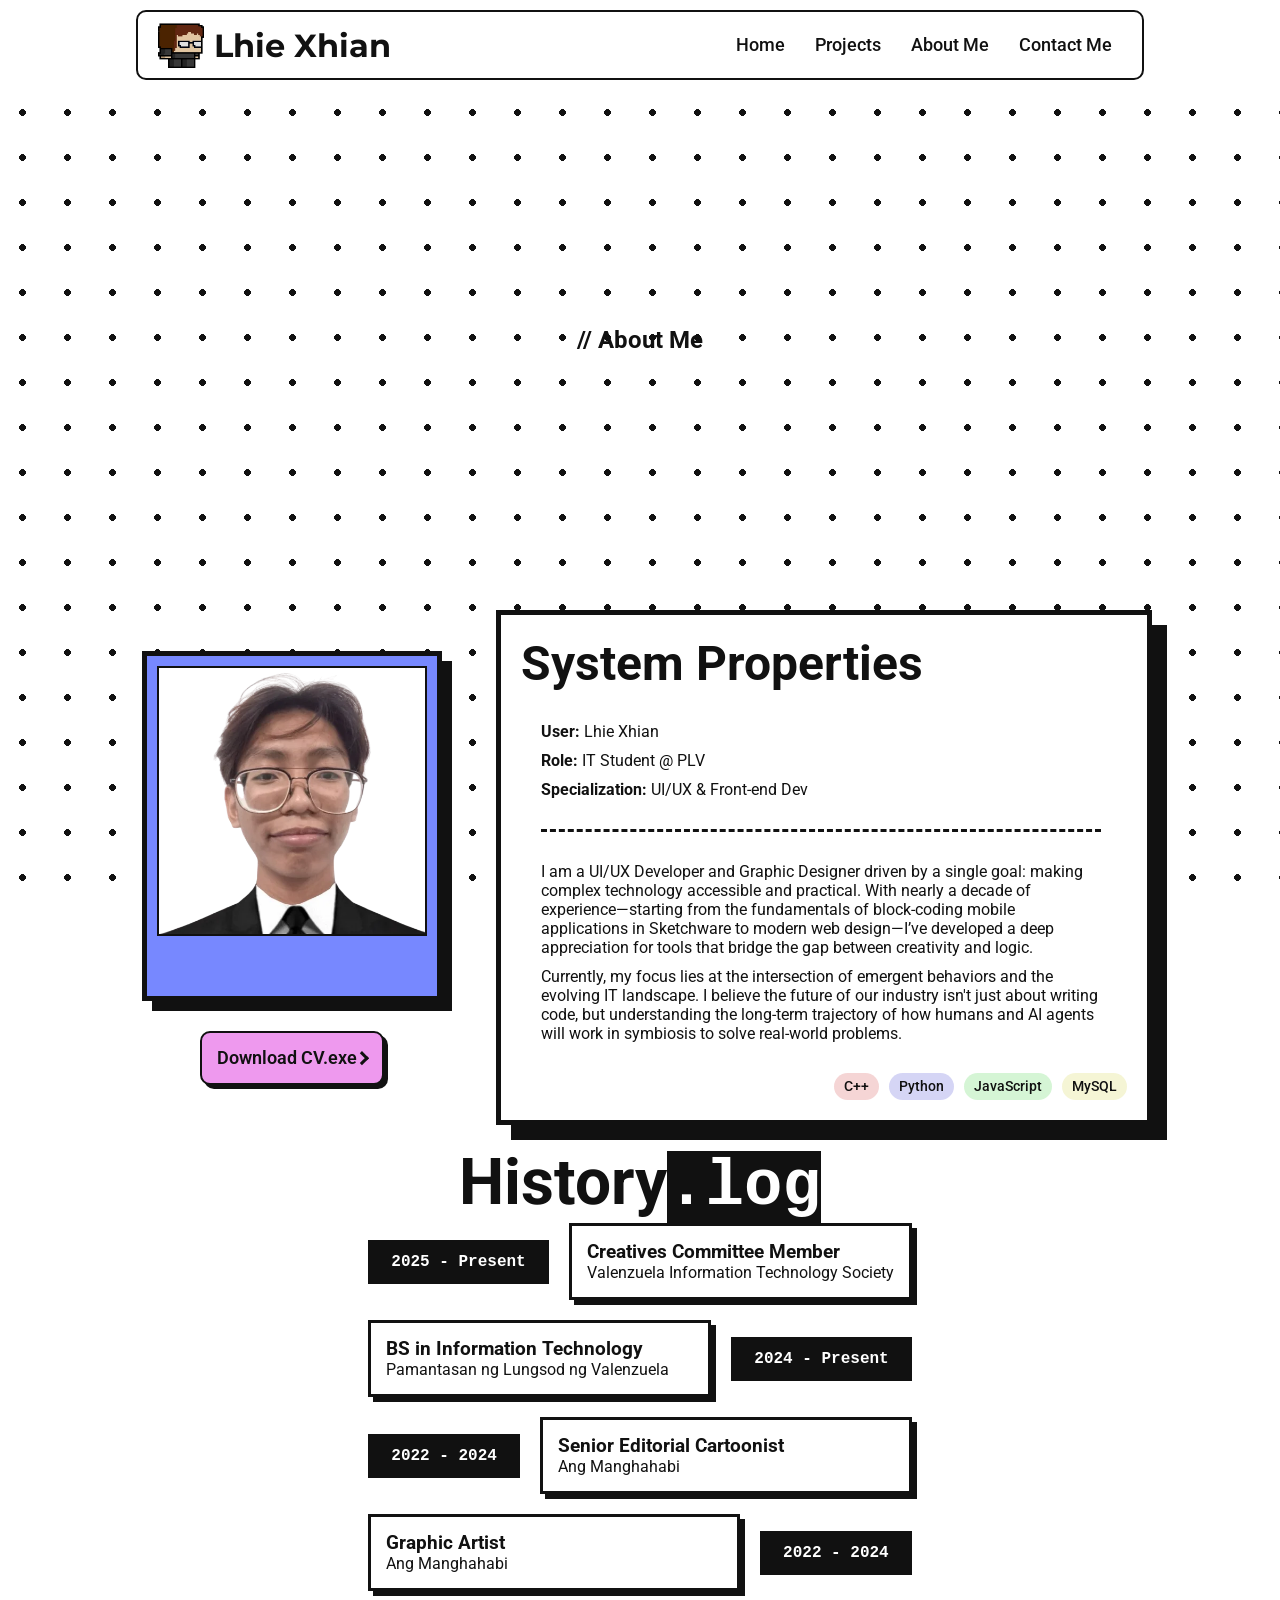
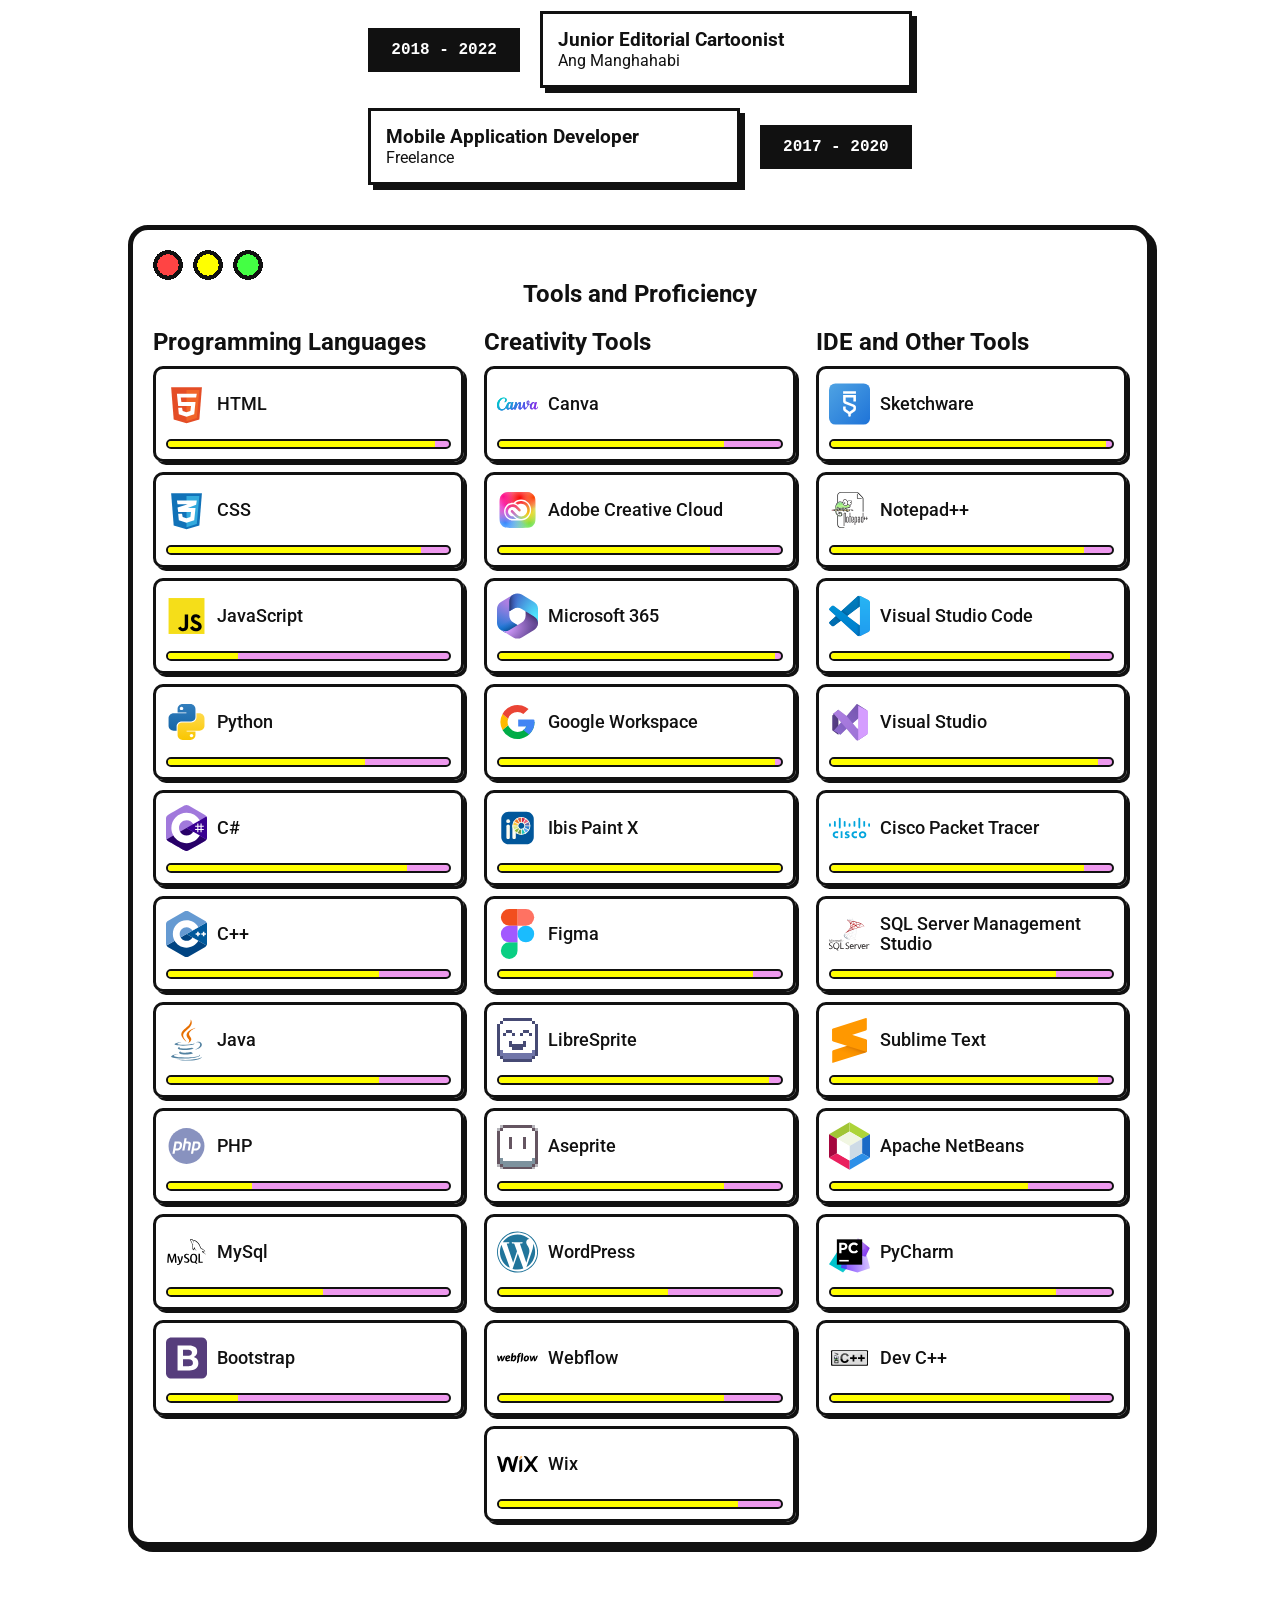
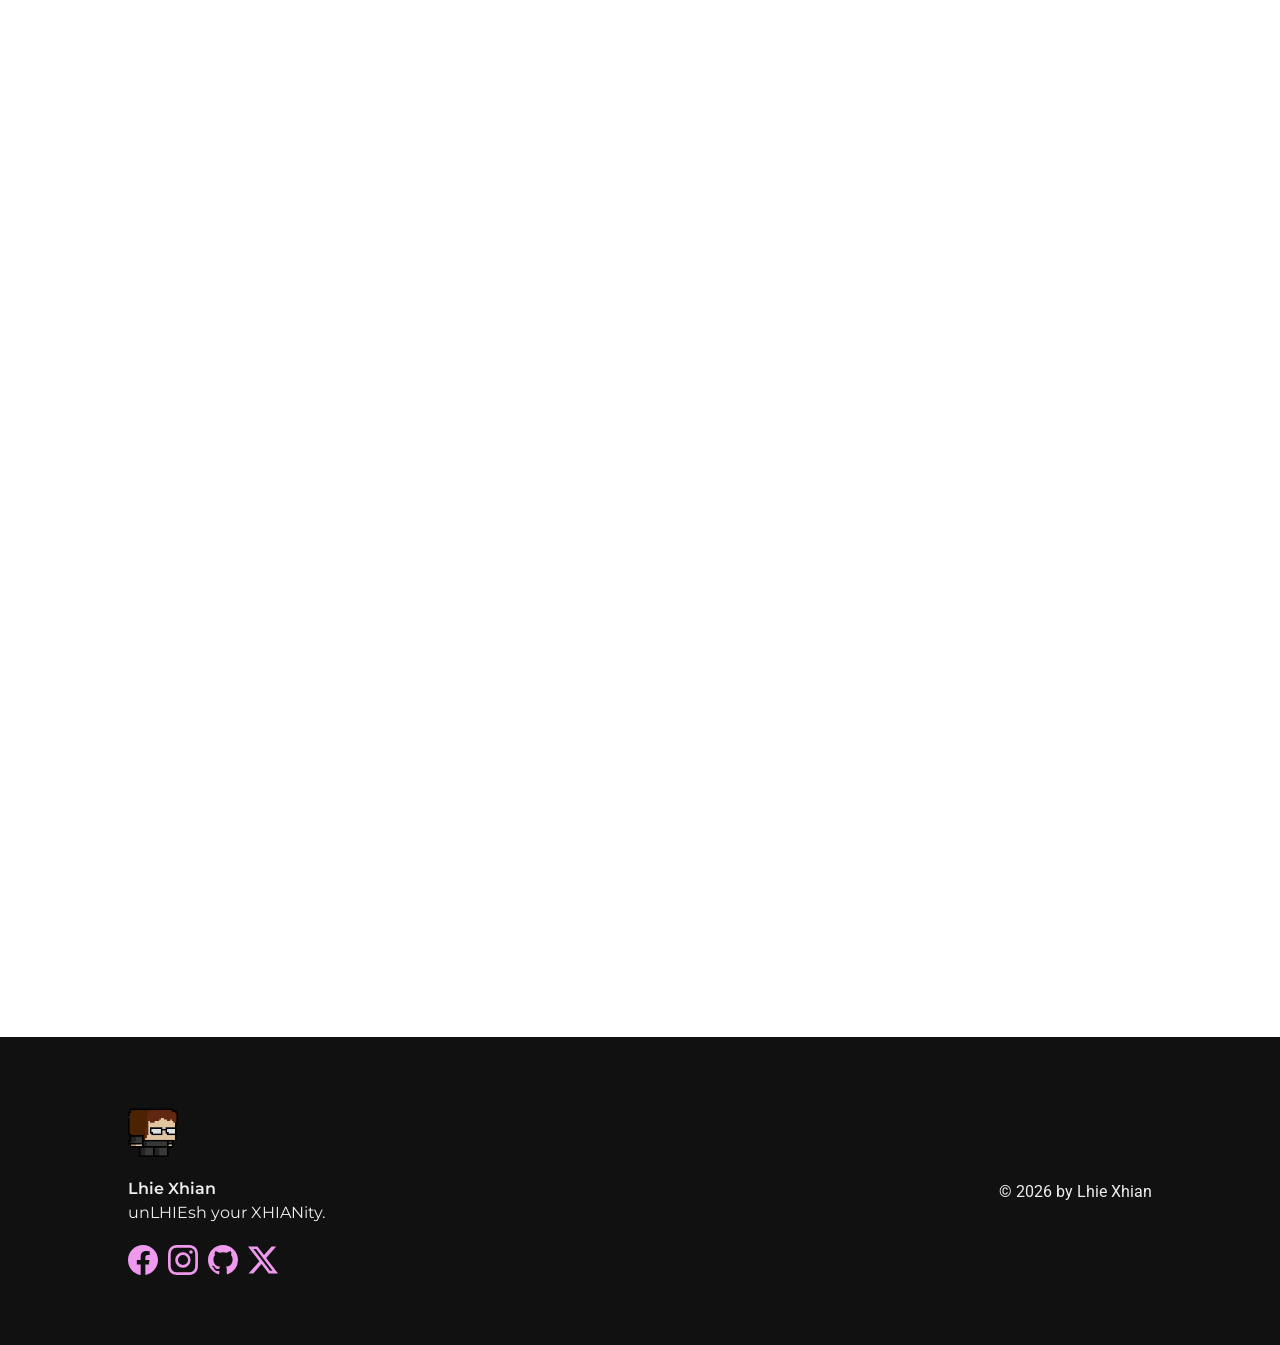
==== about.html @ 4db32263 "Add works.html for project showcase with structured sections and modal functionality" ====
<!DOCTYPE html>
<html lang="en">
<head>
    <meta charset="UTF-8">
    <meta name="viewport" content="width=device-width, initial-scale=1.0">
    <link rel="stylesheet" href="style.css">
    <script src="js/script.js"></script>
    <link rel="icon" href="images/img3.webp" type="image/webp"><link rel="preconnect" href="https://fonts.googleapis.com">
    <link rel="preconnect" href="https://fonts.gstatic.com" crossorigin>
    <link href="https://fonts.googleapis.com/css2?family=Montserrat:ital,wght@0,100..900;1,100..900&family=Roboto:ital,wght@0,100..900;1,100..900&display=swap" rel="stylesheet">
    <title>Lhie Xhian | About Me</title>
</head>
<body>
    <header>
        <div class="nav">
            <div class="logo-box">
                <img src="images/img3.webp" alt="logo" class="logo">
                <h1 class="logo-text">Lhie Xhian</h1>
            </div>
            <div class="menu-box">    
                <input type="checkbox" id="menu-toggle">
                
                <label for="menu-toggle" class="menu-icon">
                    <div class="icon-lines"></div>
                    <div class="icon-lines"></div>
                    <div class="icon-lines"></div>
                </label>

                <div class="menu">
                    <div class="menubtn btn"><a href="index.html">Home</a></div>
                    <div class="menubtn btn"><a href="works.html">Projects</a></div>
                    <div class="menubtn btn"><a href="about.html">About Me</a></div>
                    <div class="menubtn btn"><a href="contact.html">Contact Me</a></div>
                </div>
            </div>
        </div>
    </header>
    <main class="about">
        <section class="intro-about">
            <h1 class="section-title">// About Me</h1>
        </section>
        <section class="about-hero">
            <div class="profile-column">
                <div class="polaroid profile-img">
                    <div class="imgbox">
                        <img src="/images/img2.webp" alt="Lhie Xhian">
                    </div>
                </div>
                <div class="btn herobtn resume-download">
                    <a href="resume.pdf">Download CV.exe</a>
                    <div class="direct"></div>
                </div>
            </div>

            <div class="bio-column">
                <div class="about-me"> 
                    <h1 class="aboutme-title">System <span>Properties</span></h1>
                    <div class="aboutme-contentbox">
                        <p><strong>User:</strong> Lhie Xhian</p>
                        <p><strong>Role:</strong> IT Student @ PLV</p>
                        <p><strong>Specialization:</strong> UI/UX & Front-end Dev</p>
                        <hr class="dashed-line">
                        <p>I am a UI/UX Developer and Graphic Designer driven by a single goal: making complex technology accessible and practical. With nearly a decade of experience—starting from the fundamentals of block-coding mobile applications in Sketchware to modern web design—I’ve developed a deep appreciation for tools that bridge the gap between creativity and logic.</p>
                        <p>Currently, my focus lies at the intersection of emergent behaviors and the evolving IT landscape. I believe the future of our industry isn't just about writing code, but understanding the long-term trajectory of how humans and AI agents will work in symbiosis to solve real-world problems.</p>
                    </div>

                    <div class="role-bar">
                        <div class="tabs" id="red">C++</div>
                        <div class="tabs" id="blue">Python</div>
                        <div class="tabs" id="green">JavaScript</div>
                        <div class="tabs" id="yellow">MySQL</div>
                    </div>
                </div>
            </div>
        </section>

        <section class="timeline-section">
            <h2 class="cta-text">History<span>.log</span></h2>
            <div class="timeline-container">
                <div class="timeline-item">
                    <div class="time-box">2025 - Present</div>
                    <div class="content-box">
                        <h3>Creatives Committee Member</h3>
                        <p>Valenzuela Information Technology Society</p>
                    </div>
                </div>
                <div class="timeline-item">
                    <div class="content-box">
                        <h3>BS in Information Technology</h3>
                        <p>Pamantasan ng Lungsod ng Valenzuela</p>
                    </div>
                    <div class="time-box">2024 - Present</div>
                </div>
                <div class="timeline-item">
                    <div class="time-box">2022 - 2024</div>
                    <div class="content-box">
                        <h3>Senior Editorial Cartoonist</h3>
                        <p>Ang Manghahabi</p>
                    </div>
                </div>
                <div class="timeline-item">
                    <div class="content-box">
                        <h3>Graphic Artist</h3>
                        <p>Ang Manghahabi</p>
                    </div>
                    <div class="time-box">2022 - 2024</div>
                </div>
                <div class="timeline-item">
                    <div class="time-box">2018 - 2022</div>
                    <div class="content-box">
                        <h3>Junior Editorial Cartoonist</h3>
                        <p>Ang Manghahabi</p>
                    </div>
                </div>
                <div class="timeline-item">
                    <div class="content-box">
                        <h3>Mobile Application Developer</h3>
                        <p>Freelance</p>
                    </div>
                    <div class="time-box">2017 - 2020</div>
                </div>
            </div>
        </section>

        <section class="skills">
            <h1 class="section-title">Tools and Proficiency</h1>
                <div class="toolbox-container">
                    <div class="programming-lang tool-box">
                        <h2 class="tool-label">Programming Languages</h2>
                        <div class="skill-box">
                            <!-- html -->
                            <svg viewBox="0 0 32 32" fill="none" xmlns="http://www.w3.org/2000/svg">
                                <path d="M6 28L4 3H28L26 28L16 31L6 28Z" fill="#E44D26"/>
                                <path d="M26 5H16V29.5L24 27L26 5Z" fill="#F16529"/>
                                <path d="M9.5 17.5L8.5 8H24L23.5 11H11.5L12 14.5H23L22 24L16 26L10 24L9.5 19H12.5L13 21.5L16 22.5L19 21.5L19.5 17.5H9.5Z" fill="white"/>
                            </svg>
                            <span class="skillname">HTML</span>
                            <div class="proficiency"></div>
                        </div>
                        <div class="skill-box">
                            <!-- css -->
                            <svg viewBox="0 0 32 32" fill="none" xmlns="http://www.w3.org/2000/svg">
                                <path d="M6 28L4 3H28L26 28L16 31L6 28Z" fill="#1172B8"/>
                                <path d="M26 5H16V29.5L24 27L26 5Z" fill="#33AADD"/>
                                <path d="M19.5 17.5H9.5L9 14L17 11.5H9L8.5 8.5H24L23.5 12L17 14.5H23L22 24L16 26L10 24L9.5 19H12.5L13 21.5L16 22.5L19 21.5L19.5 17.5Z" fill="white"/>
                            </svg>
                            <span class="skillname">CSS</span>
                            <div class="proficiency"></div>
                        </div>
                        <div class="skill-box">
                            <!-- js -->
                            <svg viewBox="0 0 32 32" xmlns="http://www.w3.org/2000/svg">
                                <rect x="2" y="2" width="28" height="28" style="fill:#f5de19"/>
                                <path d="M20.809,23.875a2.866,2.866,0,0,0,2.6,1.6c1.09,0,1.787-.545,1.787-1.3,0-.9-.716-1.222-1.916-1.747l-.658-.282c-1.9-.809-3.16-1.822-3.16-3.964,0-1.973,1.5-3.476,3.853-3.476a3.889,3.889,0,0,1,3.742,2.107L25,18.128A1.789,1.789,0,0,0,23.311,17a1.145,1.145,0,0,0-1.259,1.128c0,.789.489,1.109,1.618,1.6l.658.282c2.236.959,3.5,1.936,3.5,4.133,0,2.369-1.861,3.667-4.36,3.667a5.055,5.055,0,0,1-4.795-2.691Zm-9.295.228c.413.733.789,1.353,1.693,1.353.864,0,1.41-.338,1.41-1.653V14.856h2.631v8.982c0,2.724-1.6,3.964-3.929,3.964a4.085,4.085,0,0,1-3.947-2.4Z"/>
                            </svg>
                            <span class="skillname">JavaScript</span>
                            <div class="proficiency"></div>
                        </div>
                        <div class="skill-box">
                            <!-- python -->
                            <svg viewBox="0 0 32 32" fill="none" xmlns="http://www.w3.org/2000/svg">
                                <path fill-rule="evenodd" clip-rule="evenodd" d="M13.0164 2C10.8193 2 9.03825 3.72453 9.03825 5.85185V8.51852H15.9235V9.25926H5.97814C3.78107 9.25926 2 10.9838 2 13.1111L2 18.8889C2 21.0162 3.78107 22.7407 5.97814 22.7407H8.27322V19.4815C8.27322 17.3542 10.0543 15.6296 12.2514 15.6296H19.5956C21.4547 15.6296 22.9617 14.1704 22.9617 12.3704V5.85185C22.9617 3.72453 21.1807 2 18.9836 2H13.0164ZM12.0984 6.74074C12.8589 6.74074 13.4754 6.14378 13.4754 5.40741C13.4754 4.67103 12.8589 4.07407 12.0984 4.07407C11.3378 4.07407 10.7213 4.67103 10.7213 5.40741C10.7213 6.14378 11.3378 6.74074 12.0984 6.74074Z" fill="url(#paint0_linear_87_8204)"/>
                                <path fill-rule="evenodd" clip-rule="evenodd" d="M18.9834 30C21.1805 30 22.9616 28.2755 22.9616 26.1482V23.4815L16.0763 23.4815L16.0763 22.7408L26.0217 22.7408C28.2188 22.7408 29.9998 21.0162 29.9998 18.8889V13.1111C29.9998 10.9838 28.2188 9.25928 26.0217 9.25928L23.7266 9.25928V12.5185C23.7266 14.6459 21.9455 16.3704 19.7485 16.3704L12.4042 16.3704C10.5451 16.3704 9.03809 17.8296 9.03809 19.6296L9.03809 26.1482C9.03809 28.2755 10.8192 30 13.0162 30H18.9834ZM19.9015 25.2593C19.1409 25.2593 18.5244 25.8562 18.5244 26.5926C18.5244 27.329 19.1409 27.9259 19.9015 27.9259C20.662 27.9259 21.2785 27.329 21.2785 26.5926C21.2785 25.8562 20.662 25.2593 19.9015 25.2593Z" fill="url(#paint1_linear_87_8204)"/>
                                <defs>
                                    <linearGradient id="paint0_linear_87_8204" x1="12.4809" y1="2" x2="12.4809" y2="22.7407" gradientUnits="userSpaceOnUse">
                                        <stop stop-color="#327EBD"/>
                                        <stop offset="1" stop-color="#1565A7"/>
                                    </linearGradient>
                                    <linearGradient id="paint1_linear_87_8204" x1="19.519" y1="9.25928" x2="19.519" y2="30" gradientUnits="userSpaceOnUse">
                                        <stop stop-color="#FFDA4B"/>
                                        <stop offset="1" stop-color="#F9C600"/>
                                    </linearGradient>
                                </defs>
                            </svg>
                            <span class="skillname">Python</span>
                            <div class="proficiency"></div>
                        </div>
                        <div class="skill-box">
                            <!-- c# -->
                            <svg viewBox="0 0 256 288" xmlns="http://www.w3.org/2000/svg" version="1.1" preserveAspectRatio="xMidYMid"> -->
                                <g>
                                    <path d="M255.569,84.452376 C255.567,79.622376 254.534,75.354376 252.445,71.691376 C250.393,68.089376 247.32,65.070376 243.198,62.683376 C209.173,43.064376 175.115,23.505376 141.101,3.86637605 C131.931,-1.42762395 123.04,-1.23462395 113.938,4.13537605 C100.395,12.122376 32.59,50.969376 12.385,62.672376 C4.064,67.489376 0.015,74.861376 0.013,84.443376 C0,123.898376 0.013,163.352376 0,202.808376 C0,207.532376 0.991,211.717376 2.988,215.325376 C5.041,219.036376 8.157,222.138376 12.374,224.579376 C32.58,236.282376 100.394,275.126376 113.934,283.115376 C123.04,288.488376 131.931,288.680376 141.104,283.384376 C175.119,263.744376 209.179,244.186376 243.209,224.567376 C247.426,222.127376 250.542,219.023376 252.595,215.315376 C254.589,211.707376 255.582,207.522376 255.582,202.797376 C255.582,202.797376 255.582,123.908376 255.569,84.452376" fill="#A179DC" fill-rule="nonzero"/>
                                    <path d="M128.182,143.241376 L2.988,215.325376 C5.041,219.036376 8.157,222.138376 12.374,224.579376 C32.58,236.282376 100.394,275.126376 113.934,283.115376 C123.04,288.488376 131.931,288.680376 141.104,283.384376 C175.119,263.744376 209.179,244.186376 243.209,224.567376 C247.426,222.127376 250.542,219.023376 252.595,215.315376 L128.182,143.241376" fill="#280068" fill-rule="nonzero"/>
                                    <path d="M255.569,84.452376 C255.567,79.622376 254.534,75.354376 252.445,71.691376 L128.182,143.241376 L252.595,215.315376 C254.589,211.707376 255.58,207.522376 255.582,202.797376 C255.582,202.797376 255.582,123.908376 255.569,84.452376" fill="#390091" fill-rule="nonzero"/>
                                    <path d="M201.892326,116.294008 L201.892326,129.767692 L215.36601,129.767692 L215.36601,116.294008 L222.102852,116.294008 L222.102852,129.767692 L235.576537,129.767692 L235.576537,136.504534 L222.102852,136.504534 L222.102852,149.978218 L235.576537,149.978218 L235.576537,156.71506 L222.102852,156.71506 L222.102852,170.188744 L215.36601,170.188744 L215.36601,156.71506 L201.892326,156.71506 L201.892326,170.188744 L195.155484,170.188744 L195.155484,156.71506 L181.6818,156.71506 L181.6818,149.978218 L195.155484,149.978218 L195.155484,136.504534 L181.6818,136.504534 L181.6818,129.767692 L195.155484,129.767692 L195.155484,116.294008 L201.892326,116.294008 Z M215.36601,136.504534 L201.892326,136.504534 L201.892326,149.978218 L215.36601,149.978218 L215.36601,136.504534 Z" fill="#FFFFFF"/>
                                    <path d="M128.456752,48.625876 C163.600523,48.625876 194.283885,67.7121741 210.718562,96.0819435 L210.558192,95.808876 L169.209615,119.617159 C161.062959,105.823554 146.128136,96.5150717 128.996383,96.3233722 L128.456752,96.3203544 C102.331178,96.3203544 81.1506705,117.499743 81.1506705,143.625316 C81.1506705,152.168931 83.4284453,160.17752 87.3896469,167.094792 C95.543745,181.330045 110.872554,190.931398 128.456752,190.931398 C146.149522,190.931398 161.565636,181.208041 169.67832,166.820563 L169.481192,167.165876 L210.767678,191.083913 C194.51328,219.21347 164.25027,238.240861 129.514977,238.620102 L128.456752,238.625876 C93.2021701,238.625876 62.4315028,219.422052 46.0382398,190.902296 C38.0352471,176.979327 33.4561922,160.837907 33.4561922,143.625316 C33.4561922,91.1592636 75.9884604,48.625876 128.456752,48.625876 Z" fill="#FFFFFF" fill-rule="nonzero"/>
                                </g>
                            </svg>
                            <span class="skillname">C#</span>
                            <div class="proficiency"></div>
                        </div>
                        <div class="skill-box">
                                <!-- c++ -->
                            <svg xmlns="http://www.w3.org/2000/svg" version="1.1" id="Layer_1" viewBox="0 0 306 344.35" enable-background="new 0 0 306 344.35" >
                                <path fill="#00599C" d="M302.107,258.262c2.401-4.159,3.893-8.845,3.893-13.053V99.14c0-4.208-1.49-8.893-3.892-13.052L153,172.175  L302.107,258.262z"/>
                                <path fill="#004482" d="M166.25,341.193l126.5-73.034c3.644-2.104,6.956-5.737,9.357-9.897L153,172.175L3.893,258.263  c2.401,4.159,5.714,7.793,9.357,9.896l126.5,73.034C147.037,345.401,158.963,345.401,166.25,341.193z"/>
                                <path fill="#659AD2" d="M302.108,86.087c-2.402-4.16-5.715-7.793-9.358-9.897L166.25,3.156c-7.287-4.208-19.213-4.208-26.5,0  L13.25,76.19C5.962,80.397,0,90.725,0,99.14v146.069c0,4.208,1.491,8.894,3.893,13.053L153,172.175L302.108,86.087z"/>
                                <g>
                                    <path fill="#FFFFFF" d="M153,274.175c-56.243,0-102-45.757-102-102s45.757-102,102-102c36.292,0,70.139,19.53,88.331,50.968   l-44.143,25.544c-9.105-15.736-26.038-25.512-44.188-25.512c-28.122,0-51,22.878-51,51c0,28.121,22.878,51,51,51   c18.152,0,35.085-9.776,44.191-25.515l44.143,25.543C223.142,254.644,189.294,274.175,153,274.175z"/>
                                </g>
                                <g>
                                    <polygon fill="#FFFFFF" points="255,166.508 243.666,166.508 243.666,155.175 232.334,155.175 232.334,166.508 221,166.508    221,177.841 232.334,177.841 232.334,189.175 243.666,189.175 243.666,177.841 255,177.841  "/>
                                </g>
                                <g>
                                    <polygon fill="#FFFFFF" points="297.5,166.508 286.166,166.508 286.166,155.175 274.834,155.175 274.834,166.508 263.5,166.508    263.5,177.841 274.834,177.841 274.834,189.175 286.166,189.175 286.166,177.841 297.5,177.841  "/>
                                </g>
                            </svg>
                            <span class="skillname">C++</span>
                            <div class="proficiency"></div>
                        </div>
                        <div class="skill-box">
                            <!-- java -->
                            <svg viewBox="0 0 32 32" fill="none" xmlns="http://www.w3.org/2000/svg">
                                <path d="M16.0497 8.44062C22.6378 3.32607 19.2566 0 19.2566 0C19.7598 5.28738 13.813 6.53583 12.2189 10.1692C11.1312 12.6485 12.9638 14.8193 16.0475 17.5554C15.7749 16.9494 15.3544 16.3606 14.9288 15.7645C13.4769 13.7313 11.9645 11.6132 16.0497 8.44062Z" fill="#E76F00"/>
                                <path d="M17.1015 18.677C17.1015 18.677 19.0835 17.0779 17.5139 15.3008C12.1931 9.27186 23.3333 6.53583 23.3333 6.53583C16.5317 9.8125 17.5471 11.7574 19.2567 14.1202C21.0871 16.6538 17.1015 18.677 17.1015 18.677Z" fill="#E76F00"/>
                                <path d="M22.937 23.4456C29.0423 20.3258 26.2195 17.3278 24.2492 17.7317C23.7662 17.8305 23.5509 17.9162 23.5509 17.9162C23.5509 17.9162 23.7302 17.64 24.0726 17.5204C27.9705 16.1729 30.9682 21.4949 22.8143 23.6028C22.8143 23.6029 22.9088 23.5198 22.937 23.4456Z" fill="#5382A1"/>
                                <path d="M10.233 19.4969C6.41312 18.9953 12.3275 17.6139 12.3275 17.6139C12.3275 17.6139 10.0307 17.4616 7.20592 18.8043C3.86577 20.3932 15.4681 21.1158 21.474 19.5625C22.0984 19.1432 22.9614 18.7798 22.9614 18.7798C22.9614 18.7798 20.5037 19.2114 18.0561 19.4145C15.0612 19.6612 11.8459 19.7093 10.233 19.4969Z" fill="#5382A1"/>
                                <path d="M11.6864 22.4758C9.55624 22.2592 10.951 21.2439 10.951 21.2439C5.43898 23.0429 14.0178 25.083 21.7199 22.8682C20.9012 22.5844 20.3806 22.0653 20.3806 22.0653C16.6163 22.7781 14.441 22.7553 11.6864 22.4758Z" fill="#5382A1"/>
                                <path d="M12.6145 25.6991C10.486 25.4585 11.7295 24.7474 11.7295 24.7474C6.72594 26.1222 14.7729 28.9625 21.1433 26.2777C20.0999 25.8787 19.3528 25.4181 19.3528 25.4181C16.5111 25.9469 15.1931 25.9884 12.6145 25.6991Z" fill="#5382A1"/>
                                <path d="M25.9387 27.3388C25.9387 27.3388 26.8589 28.0844 24.9252 28.6612C21.2481 29.7566 9.62093 30.0874 6.39094 28.7049C5.22984 28.2082 7.40723 27.5189 8.09215 27.3742C8.80646 27.2219 9.21466 27.2503 9.21466 27.2503C7.9234 26.3558 0.868489 29.0067 5.63111 29.7659C18.6195 31.8372 29.3077 28.8331 25.9387 27.3388Z" fill="#5382A1"/>
                                <path d="M28 28.9679C27.7869 31.6947 18.7877 32.2683 12.9274 31.8994C9.10432 31.6583 8.33812 31.0558 8.32691 31.047C11.9859 31.6402 18.1549 31.7482 23.1568 30.8225C27.5903 30.0016 28 28.9679 28 28.9679Z" fill="#5382A1"/>
                            </svg>
                            <span class="skillname">Java</span>
                            <div class="proficiency"></div>
                        </div>
                        <div class="skill-box">
                            <!-- php -->
                            <svg viewBox="0 0 32 32" fill="none" xmlns="http://www.w3.org/2000/svg">
                                <circle cx="16" cy="16" r="14" fill="#8892BF"/>
                                <path d="M14.4392 10H16.1192L15.6444 12.5242H17.154C17.9819 12.5419 18.5986 12.7269 19.0045 13.0793C19.4184 13.4316 19.5402 14.1014 19.3698 15.0881L18.5541 19.4889H16.8497L17.6288 15.2863C17.7099 14.8457 17.6856 14.533 17.5558 14.348C17.426 14.163 17.146 14.0705 16.7158 14.0705L15.3644 14.0573L14.3661 19.4889H12.6861L14.4392 10Z" fill="white"/>
                                <path fill-rule="evenodd" clip-rule="evenodd" d="M6.74092 12.5243H10.0036C10.9612 12.533 11.6552 12.8327 12.0854 13.4229C12.5156 14.0132 12.6576 14.8193 12.5115 15.8414C12.4548 16.3085 12.3289 16.7665 12.1341 17.2159C11.9474 17.6652 11.6878 18.0704 11.355 18.4317C10.9491 18.8898 10.5149 19.1805 10.0523 19.304C9.58969 19.4274 9.11076 19.489 8.61575 19.489H7.15484L6.69222 22H5L6.74092 12.5243ZM7.43485 17.9956L8.16287 14.0441H8.40879C8.49815 14.0441 8.5914 14.0396 8.6888 14.0309C9.33817 14.0221 9.87774 14.0882 10.308 14.2291C10.7462 14.37 10.8923 14.9031 10.7462 15.8282C10.5678 16.9296 10.2186 17.5727 9.69926 17.7577C9.1799 17.934 8.53053 18.0176 7.75138 18.0088H7.58094C7.53224 18.0088 7.48355 18.0043 7.43485 17.9956Z" fill="white"/>
                                <path fill-rule="evenodd" clip-rule="evenodd" d="M24.4365 12.5243H21.1738L19.4329 22H21.1251L21.5878 19.489H23.0487C23.5437 19.489 24.0226 19.4274 24.4852 19.304C24.9479 19.1805 25.382 18.8898 25.7879 18.4317C26.1207 18.0704 26.3803 17.6652 26.567 17.2159C26.7618 16.7665 26.8877 16.3085 26.9444 15.8414C27.0905 14.8193 26.9486 14.0132 26.5183 13.4229C26.0881 12.8327 25.3942 12.533 24.4365 12.5243ZM22.5958 14.0441L21.8678 17.9956C21.9165 18.0043 21.9652 18.0088 22.0139 18.0088H22.1843C22.9635 18.0176 23.6128 17.934 24.1322 17.7577C24.6515 17.5727 25.0007 16.9296 25.1792 15.8282C25.3253 14.9031 25.1792 14.37 24.7409 14.2291C24.3107 14.0882 23.7711 14.0221 23.1217 14.0309C23.0243 14.0396 22.9311 14.0441 22.8417 14.0441H22.5958Z" fill="white"/>
                            </svg>
                            <span class="skillname">PHP</span>
                            <div class="proficiency"></div>
                        </div>
                        <div class="skill-box">
                            <!-- mysql -->
                            <svg fill="#000000" viewBox="0 0 32 32" version="1.1" xmlns="http://www.w3.org/2000/svg">
                                <path d="M30.026 15.139c-0.082-0.006-0.177-0.010-0.273-0.010-0.484 0-0.947 0.090-1.373 0.254l0.026-0.009c-0.125 0.050-0.325 0.050-0.342 0.209 0.069 0.066 0.079 0.175 0.137 0.267 0.117 0.198 0.261 0.366 0.429 0.506l0.003 0.003c0.175 0.137 0.35 0.27 0.534 0.387 0.325 0.2 0.694 0.319 1.012 0.52 0.181 0.117 0.366 0.266 0.55 0.391 0.091 0.062 0.15 0.175 0.267 0.215v-0.025c-0.057-0.075-0.075-0.184-0.131-0.267-0.084-0.084-0.167-0.159-0.25-0.241-0.248-0.325-0.535-0.603-0.857-0.835l-0.012-0.008c-0.267-0.182-0.852-0.437-0.962-0.744l-0.016-0.018c0.218-0.031 0.412-0.077 0.599-0.139l-0.024 0.007c0.284-0.075 0.544-0.059 0.837-0.132 0.132-0.034 0.266-0.075 0.4-0.117v-0.075c-0.15-0.15-0.262-0.354-0.417-0.494-0.409-0.36-0.86-0.698-1.335-1.002l-0.045-0.027c-0.262-0.167-0.595-0.275-0.871-0.417-0.1-0.050-0.267-0.075-0.325-0.159-0.13-0.185-0.245-0.397-0.336-0.621l-0.008-0.022q-0.368-0.714-0.684-1.453c-0.144-0.383-0.287-0.697-0.448-1.001l0.023 0.047c-0.786-1.319-1.881-2.379-3.188-3.102l-0.043-0.022c-0.309-0.153-0.668-0.272-1.045-0.339l-0.025-0.004c-0.209-0.010-0.417-0.025-0.625-0.034-0.146-0.094-0.272-0.19-0.39-0.296l0.003 0.003c-0.475-0.3-1.704-0.95-2.054-0.090-0.225 0.542 0.334 1.077 0.527 1.352 0.154 0.183 0.294 0.388 0.415 0.605l0.010 0.020c0.059 0.145 0.075 0.294 0.134 0.445 0.145 0.452 0.292 0.823 0.459 1.182l-0.026-0.062c0.099 0.199 0.202 0.368 0.317 0.528l-0.008-0.012c0.067 0.091 0.182 0.134 0.209 0.284-0.086 0.181-0.153 0.391-0.19 0.61l-0.002 0.014c-0.108 0.332-0.171 0.715-0.171 1.112 0 0.621 0.153 1.206 0.423 1.72l-0.010-0.020c0.134 0.207 0.452 0.667 0.878 0.491 0.375-0.15 0.292-0.625 0.4-1.043 0.025-0.1 0.009-0.166 0.060-0.234v0.019c0.117 0.235 0.235 0.459 0.342 0.694 0.302 0.435 0.661 0.805 1.071 1.11l0.013 0.009c0.2 0.15 0.359 0.41 0.609 0.502v-0.025h-0.019c-0.057-0.062-0.12-0.117-0.189-0.164l-0.004-0.002c-0.155-0.152-0.299-0.316-0.429-0.489l-0.008-0.011c-0.326-0.44-0.636-0.938-0.905-1.461l-0.029-0.061c-0.137-0.262-0.252-0.545-0.362-0.804-0.050-0.1-0.050-0.25-0.134-0.3-0.148 0.166-0.281 0.351-0.392 0.55l-0.008 0.016c-0.128 0.373-0.212 0.804-0.234 1.251l-0 0.011c-0.034 0.009-0.017 0-0.034 0.018-0.267-0.065-0.359-0.342-0.459-0.575-0.136-0.366-0.215-0.79-0.215-1.231 0-0.356 0.051-0.7 0.147-1.025l-0.006 0.026c0.059-0.175 0.309-0.727 0.209-0.895-0.052-0.159-0.217-0.25-0.309-0.379-0.109-0.154-0.209-0.329-0.292-0.514l-0.008-0.020c-0.2-0.467-0.3-0.985-0.517-1.452-0.131-0.244-0.269-0.454-0.424-0.65l0.007 0.009c-0.165-0.191-0.317-0.404-0.449-0.63l-0.011-0.020c-0.041-0.091-0.1-0.242-0.034-0.342 0.012-0.058 0.058-0.103 0.117-0.112l0.001-0c0.11-0.090 0.419 0.027 0.527 0.077 0.317 0.12 0.59 0.261 0.843 0.427l-0.016-0.010c0.117 0.082 0.244 0.241 0.394 0.282h0.175c0.267 0.059 0.569 0.018 0.819 0.091 0.459 0.155 0.856 0.349 1.223 0.587l-0.021-0.013c1.104 0.713 1.988 1.677 2.586 2.816l0.020 0.041c0.1 0.192 0.144 0.369 0.235 0.569 0.175 0.412 0.391 0.829 0.569 1.227 0.169 0.428 0.369 0.798 0.607 1.139l-0.012-0.018c0.125 0.175 0.627 0.266 0.852 0.357 0.237 0.083 0.427 0.162 0.611 0.251l-0.037-0.016c0.287 0.175 0.567 0.375 0.837 0.567 0.137 0.095 0.554 0.304 0.579 0.472zM18.302 22.452c0 0.015 0.001 0.032 0.001 0.049 0 0.558-0.249 1.057-0.643 1.393l-0.003 0.002c-0.432 0.352-0.989 0.566-1.596 0.566-0.047 0-0.094-0.001-0.14-0.004l0.006 0c-0.739-0.010-1.419-0.25-1.976-0.651l0.010 0.007 0.296-0.595c0.429 0.24 0.939 0.389 1.481 0.41l0.006 0c0.027 0.002 0.058 0.003 0.090 0.003 0.332 0 0.641-0.104 0.894-0.281l-0.005 0.003c0.229-0.174 0.375-0.446 0.375-0.752 0-0.006-0-0.011-0-0.017v0.001c0-0.412-0.287-0.762-0.81-1.056-0.485-0.266-1.453-0.821-1.453-0.821-0.478-0.296-0.791-0.817-0.791-1.411 0-0.021 0-0.042 0.001-0.063l-0 0.003c-0.001-0.019-0.001-0.041-0.001-0.063 0-0.515 0.227-0.977 0.586-1.291l0.002-0.002c0.382-0.324 0.881-0.521 1.426-0.521 0.035 0 0.069 0.001 0.103 0.002l-0.005-0c0.009-0 0.020-0 0.031-0 0.639 0 1.234 0.191 1.73 0.52l-0.012-0.007-0.266 0.595c-0.391-0.176-0.847-0.282-1.327-0.287l-0.002-0c-0.024-0.002-0.051-0.003-0.079-0.003-0.28 0-0.538 0.098-0.74 0.262l0.002-0.002c-0.189 0.157-0.309 0.392-0.31 0.655v0c0 0.41 0.292 0.762 0.832 1.062 0.491 0.269 1.483 0.837 1.483 0.837 0.488 0.287 0.811 0.809 0.811 1.407 0 0.018-0 0.037-0.001 0.055l0-0.003zM20.374 22.983c-0.273-0.545-0.432-1.187-0.432-1.866 0-0.107 0.004-0.213 0.012-0.317l-0.001 0.014q0-2.611 1.587-2.612c0.026-0.002 0.057-0.003 0.089-0.003 0.475 0 0.892 0.248 1.129 0.622l0.003 0.005c0.271 0.542 0.43 1.182 0.43 1.858 0 0.104-0.004 0.207-0.011 0.309l0.001-0.014q0 2.632-1.587 2.634c-0.027 0.002-0.058 0.003-0.089 0.003-0.475 0-0.893-0.248-1.13-0.622l-0.003-0.005zM24.488 24.535l-1.27-0.625c0.116-0.097 0.22-0.199 0.316-0.309l0.003-0.003c0.513-0.692 0.821-1.563 0.821-2.505 0-0.109-0.004-0.217-0.012-0.324l0.001 0.014q0-3.43-2.693-3.432c-0.040-0.002-0.087-0.003-0.134-0.003-0.767 0-1.456 0.337-1.925 0.872l-0.002 0.003c-0.511 0.692-0.818 1.562-0.818 2.504 0 0.106 0.004 0.211 0.012 0.315l-0.001-0.014c-0.009 0.101-0.014 0.219-0.014 0.338 0 0.874 0.274 1.684 0.74 2.349l-0.009-0.013c0.449 0.478 1.086 0.776 1.791 0.776 0.066 0 0.131-0.003 0.195-0.008l-0.009 0.001c0.009 0 0.021 0 0.032 0 0.311 0 0.612-0.045 0.897-0.128l-0.022 0.006 1.656 0.965 0.45-0.777zM28.636 24.366h-3.287v-6.91h1.106v6.061h2.181zM13.235 19.268c-0.287 2.084-0.944 3.965-1.905 5.65l0.040-0.077c-0.385 0.741-1.113 1.257-1.968 1.34l-0.010 0.001c-0.259-0.014-0.5-0.076-0.719-0.177l0.012 0.005v-0.617c0.137 0.021 0.295 0.033 0.456 0.033 0.009 0 0.018-0 0.028-0h-0.001c0.016 0.001 0.034 0.001 0.052 0.001 0.289 0 0.554-0.105 0.758-0.28l-0.002 0.001c0.22-0.181 0.361-0.451 0.369-0.755l0-0.001c-0.053-0.438-0.154-0.837-0.299-1.214l0.012 0.034-1.267-3.944h1.137l0.909 2.949c0.162 0.416 0.256 0.898 0.256 1.401 0 0.001 0 0.002 0 0.002v-0c0.482-1.262 0.848-2.734 1.034-4.261l0.009-0.092zM8.215 24.366h-1.158q-0.049-2.761-0.337-5.511h-0.010l-1.762 5.511h-0.881l-1.75-5.511h-0.012q-0.205 2.751-0.244 5.511h-1.056q0.103-3.685 0.512-6.911h1.437l1.668 5.079h0.010l1.683-5.079h1.368q0.454 3.777 0.535 6.911zM21.505 7.879c-0.002 0-0.005-0-0.008-0-0.119 0-0.234 0.015-0.344 0.043l0.010-0.002v0.016h0.017c0.086 0.128 0.174 0.239 0.269 0.343l-0.002-0.002c0.067 0.134 0.125 0.267 0.192 0.4l0.017-0.019c0.109-0.086 0.178-0.218 0.178-0.366 0-0.018-0.001-0.035-0.003-0.053l0 0.002c-0.050-0.059-0.057-0.117-0.1-0.175-0.050-0.084-0.157-0.125-0.225-0.191z"></path>
                            </svg>
                            <span class="skillname">MySql</span>
                            <div class="proficiency"></div>
                        </div>
                        <div class="skill-box">
                            <!-- bootstrap -->
                            <svg viewBox="0 0 256 256" version="1.1" xmlns="http://www.w3.org/2000/svg" xmlns:xlink="http://www.w3.org/1999/xlink" preserveAspectRatio="xMidYMid">
                                <g>
                                    <path d="M0,222.991225 C0,241.223474 14.7785318,256 33.0087747,256 L222.991225,256 C241.223474,256 256,241.221468 256,222.991225 L256,33.0087747 C256,14.7765263 241.221468,0 222.991225,0 L33.0087747,0 C14.7765263,0 0,14.7785318 0,33.0087747 L0,222.991225 Z" fill="#563D7C"></path>
                                    <path d="M106.157563,113.238095 L106.157563,76.9845938 L138.069328,76.9845938 C141.108559,76.9845938 144.039202,77.2378593 146.861345,77.7443978 C149.683488,78.2509362 152.179961,79.1554557 154.35084,80.4579832 C156.52172,81.7605107 158.258397,83.5695496 159.560924,85.8851541 C160.863452,88.2007585 161.514706,91.1675823 161.514706,94.7857143 C161.514706,101.298352 159.560944,106.001853 155.653361,108.896359 C151.745779,111.790864 146.752832,113.238095 140.67437,113.238095 L106.157563,113.238095 L106.157563,113.238095 Z M72.07493,50.5 L72.07493,205.5 L147.186975,205.5 C154.133788,205.5 160.899594,204.631661 167.484594,202.894958 C174.069594,201.158255 179.93088,198.480877 185.068627,194.862745 C190.206375,191.244613 194.294803,186.577293 197.334034,180.860644 C200.373264,175.143996 201.892857,168.37819 201.892857,160.563025 C201.892857,150.866431 199.541107,142.581033 194.837535,135.706583 C190.133963,128.832132 183.00635,124.020088 173.454482,121.270308 C180.401295,117.941627 185.647508,113.672295 189.193277,108.462185 C192.739047,103.252075 194.511905,96.7395349 194.511905,88.9243697 C194.511905,81.6881057 193.317939,75.6097352 190.929972,70.6890756 C188.542005,65.7684161 185.177193,61.8247114 180.835434,58.8578431 C176.493676,55.8909749 171.283644,53.756309 165.205182,52.4537815 C159.12672,51.151254 152.397096,50.5 145.016106,50.5 L72.07493,50.5 L72.07493,50.5 Z M106.157563,179.015406 L106.157563,136.466387 L143.279412,136.466387 C150.660401,136.466387 156.594049,138.166883 161.080532,141.567927 C165.567016,144.968971 167.810224,150.649353 167.810224,158.609244 C167.810224,162.661552 167.122789,165.990183 165.747899,168.595238 C164.373009,171.200293 162.527789,173.262597 160.212185,174.782213 C157.89658,176.301828 155.219203,177.387252 152.179972,178.038515 C149.140741,178.689779 145.956833,179.015406 142.628151,179.015406 L106.157563,179.015406 L106.157563,179.015406 Z" fill="#FFFFFF"></path>
                                </g>
                            </svg>
                            <span class="skillname">Bootstrap</span>
                            <div class="proficiency"></div>
                        </div>
                    </div>
                    <div class="creativity-tools tool-box">
                        <h2 class="tool-label">Creativity Tools</h2>
                        <div class="skill-box">
                            <!-- canva  -->
                            <svg version="1.1" id="Layer_1" xmlns="http://www.w3.org/2000/svg" viewBox="0 0 199.6 64" style="enable-background:new 0 0 199.6 64;" xml:space="preserve">
                                <style type="text/css">
                                .st0{fill:url(#SVGID_1_);}
                                    .st1{fill:url(#SVGID_2_);}
                                    .st2{fill:url(#SVGID_3_);}
                                    .st3{fill:url(#SVGID_4_);}
                                    .st4{fill:url(#SVGID_5_);}
                                    .st5{fill:url(#SVGID_6_);}
                                </style>
                                <metadata>
                                <sfw xmlns="ns_sfw;">
                                <slices>
                                </slices>
                                <sliceSourceBounds bottomLeftOrigin="true" height="64" width="199.6" x="-47.7" y="54.5">
                                </sliceSourceBounds>
                                </sfw>
                                </metadata>
                                <g>
                                <linearGradient id="SVGID_1_" gradientUnits="userSpaceOnUse" x1="197.3912" y1="143.9217" x2="31.3544" y2="183.4353" gradientTransform="matrix(1 0 0 -1 0 209.0271)">
                                <stop offset="0" style="stop-color:#7D2AE7">
                                </stop>
                                <stop offset="0.7708" style="stop-color:#7D2AE7">
                                </stop>
                                <stop offset="1" style="stop-color:#7D2AE7;stop-opacity:0">
                                </stop>
                                </linearGradient>
                                <path class="st0" d="M198.2,43.7c-0.3,0-0.6,0.2-0.8,0.7c-2,5.8-4.8,9.3-7.1,9.3c-1.3,0-1.8-1.5-1.8-3.7c0-5.7,3.4-17.8,5.1-23.4
                                        c0.2-0.7,0.3-1.3,0.3-1.8c0-1.6-0.9-2.4-3.1-2.4c-2.3,0-4.9,0.9-7.3,5.2c-0.8-3.8-3.4-5.4-7-5.4c-4.1,0-8.1,2.7-11.4,7
                                        c-3.3,4.3-7.2,5.7-10.1,5c2.1-5.1,2.9-9,2.9-11.8c0-4.5-2.2-7.2-5.8-7.2c-5.4,0-8.5,5.2-8.5,10.6c0,4.2,1.9,8.5,6.1,10.6
                                        c-3.5,7.9-8.6,15.1-10.6,15.1c-2.5,0-3.3-12.3-3.1-21.1c0.1-5,0.5-5.3,0.5-6.8c0-0.9-0.6-1.5-2.9-1.5c-5.3,0-7,4.5-7.2,9.7
                                        c-0.1,2-0.4,3.9-0.9,5.8c-2.2,7.9-6.8,14-9.8,14c-1.4,0-1.8-1.4-1.8-3.2c0-5.7,3.2-12.9,3.2-19c0-4.5-2-7.3-5.7-7.3
                                        c-4.4,0-10.1,5.2-15.6,14.9c1.8-7.4,2.5-14.6-2.8-14.6c-1.2,0-2.3,0.3-3.3,0.9c-0.7,0.3-1.1,1-1.1,1.8c0.5,7.9-6.4,28.2-12.9,28.2
                                        c-1.2,0-1.8-1.3-1.8-3.4c0-5.7,3.4-17.8,5.1-23.4c0.2-0.7,0.3-1.3,0.3-1.9c0-1.5-0.9-2.3-3.1-2.3c-2.3,0-4.9,0.9-7.3,5.2
                                        c-0.9-3.8-3.4-5.4-7-5.4c-5.9,0-12.4,6.2-15.3,14.3c-3.9,10.8-11.6,21.3-22.1,21.3c-9.5,0-14.5-7.9-14.5-20.4
                                        c0-18.1,13.3-32.8,23.1-32.8c4.7,0,6.9,3,6.9,7.6c0,5.6-3.1,8.1-3.1,10.3c0,0.6,0.5,1.3,1.6,1.3c4.3,0,9.3-5,9.3-11.9
                                        S42.4,0,32.6,0C16.3,0,0,16.3,0,37.3C0,54,8.2,64,22.4,64c9.7,0,18.2-7.5,22.7-16.3c0.5,7.3,3.8,11.1,8.9,11.1
                                        c4.5,0,8.1-2.7,10.9-7.4c1.1,4.9,3.9,7.3,7.6,7.3c4.2,0,7.8-2.7,11.1-7.6c0,3.9,0.8,7.6,4.2,7.6c1.6,0,3.5-0.4,3.8-1.8
                                        c3.6-14.7,12.4-26.8,15.1-26.8c0.8,0,1,0.8,1,1.7c0,4-2.8,12.2-2.8,17.4c0,5.7,2.4,9.4,7.4,9.4c5.5,0,11.1-6.7,14.8-16.6
                                        c1.2,9.2,3.7,16.6,7.6,16.6c4.8,0,13.5-10.2,18.7-21c2,0.3,5.1,0.2,8.1-1.9c-1.3,3.2-2,6.7-2,10.1c0,10,4.8,12.8,8.9,12.8
                                        c4.5,0,8.1-2.7,10.9-7.4c0.9,4.2,3.3,7.3,7.6,7.3c6.7,0,12.6-6.9,12.6-12.6C199.6,44.7,198.9,43.7,198.2,43.7z M58.2,53.2
                                        c-2.7,0-3.8-2.7-3.8-6.8c0-7.1,4.9-19,10-19c2.2,0,3.1,2.6,3.1,5.9C67.5,40.5,62.9,53.2,58.2,53.2z M151.5,32
                                        c-1.6-1.9-2.2-4.6-2.2-6.9c0-2.9,1.1-5.3,2.3-5.3s1.7,1.2,1.7,3C153.2,25.6,152.2,29.9,151.5,32z M172.6,53.2
                                        c-2.7,0-3.8-3.2-3.8-6.8c0-6.9,4.9-19,10-19c2.2,0,3,2.6,3,5.9C181.9,40.5,177.4,53.2,172.6,53.2z">
                                </path>
                                <radialGradient id="SVGID_2_" cx="-111.5409" cy="306.913" r="9.978172e-02" gradientTransform="matrix(420.0004 -432 -287.1004 -279.1257 135064.25 37552.5781)" gradientUnits="userSpaceOnUse">
                                <stop offset="0" style="stop-color:#6420FF">
                                </stop>
                                <stop offset="1" style="stop-color:#6420FF;stop-opacity:0">
                                </stop>
                                </radialGradient>
                                <path class="st1" d="M198.2,43.7c-0.3,0-0.6,0.2-0.8,0.7c-2,5.8-4.8,9.3-7.1,9.3c-1.3,0-1.8-1.5-1.8-3.7c0-5.7,3.4-17.8,5.1-23.4
                                        c0.2-0.7,0.3-1.3,0.3-1.8c0-1.6-0.9-2.4-3.1-2.4c-2.3,0-4.9,0.9-7.3,5.2c-0.8-3.8-3.4-5.4-7-5.4c-4.1,0-8.1,2.7-11.4,7
                                        c-3.3,4.3-7.2,5.7-10.1,5c2.1-5.1,2.9-9,2.9-11.8c0-4.5-2.2-7.2-5.8-7.2c-5.4,0-8.5,5.2-8.5,10.6c0,4.2,1.9,8.5,6.1,10.6
                                        c-3.5,7.9-8.6,15.1-10.6,15.1c-2.5,0-3.3-12.3-3.1-21.1c0.1-5,0.5-5.3,0.5-6.8c0-0.9-0.6-1.5-2.9-1.5c-5.3,0-7,4.5-7.2,9.7
                                        c-0.1,2-0.4,3.9-0.9,5.8c-2.2,7.9-6.8,14-9.8,14c-1.4,0-1.8-1.4-1.8-3.2c0-5.7,3.2-12.9,3.2-19c0-4.5-2-7.3-5.7-7.3
                                        c-4.4,0-10.1,5.2-15.6,14.9c1.8-7.4,2.5-14.6-2.8-14.6c-1.2,0-2.3,0.3-3.3,0.9c-0.7,0.3-1.1,1-1.1,1.8c0.5,7.9-6.4,28.2-12.9,28.2
                                        c-1.2,0-1.8-1.3-1.8-3.4c0-5.7,3.4-17.8,5.1-23.4c0.2-0.7,0.3-1.3,0.3-1.9c0-1.5-0.9-2.3-3.1-2.3c-2.3,0-4.9,0.9-7.3,5.2
                                        c-0.9-3.8-3.4-5.4-7-5.4c-5.9,0-12.4,6.2-15.3,14.3c-3.9,10.8-11.6,21.3-22.1,21.3c-9.5,0-14.5-7.9-14.5-20.4
                                        c0-18.1,13.3-32.8,23.1-32.8c4.7,0,6.9,3,6.9,7.6c0,5.6-3.1,8.1-3.1,10.3c0,0.6,0.5,1.3,1.6,1.3c4.3,0,9.3-5,9.3-11.9
                                        S42.4,0,32.6,0C16.3,0,0,16.3,0,37.3C0,54,8.2,64,22.4,64c9.7,0,18.2-7.5,22.7-16.3c0.5,7.3,3.8,11.1,8.9,11.1
                                        c4.5,0,8.1-2.7,10.9-7.4c1.1,4.9,3.9,7.3,7.6,7.3c4.2,0,7.8-2.7,11.1-7.6c0,3.9,0.8,7.6,4.2,7.6c1.6,0,3.5-0.4,3.8-1.8
                                        c3.6-14.7,12.4-26.8,15.1-26.8c0.8,0,1,0.8,1,1.7c0,4-2.8,12.2-2.8,17.4c0,5.7,2.4,9.4,7.4,9.4c5.5,0,11.1-6.7,14.8-16.6
                                        c1.2,9.2,3.7,16.6,7.6,16.6c4.8,0,13.5-10.2,18.7-21c2,0.3,5.1,0.2,8.1-1.9c-1.3,3.2-2,6.7-2,10.1c0,10,4.8,12.8,8.9,12.8
                                        c4.5,0,8.1-2.7,10.9-7.4c0.9,4.2,3.3,7.3,7.6,7.3c6.7,0,12.6-6.9,12.6-12.6C199.6,44.7,198.9,43.7,198.2,43.7z M58.2,53.2
                                        c-2.7,0-3.8-2.7-3.8-6.8c0-7.1,4.9-19,10-19c2.2,0,3.1,2.6,3.1,5.9C67.5,40.5,62.9,53.2,58.2,53.2z M151.5,32
                                        c-1.6-1.9-2.2-4.6-2.2-6.9c0-2.9,1.1-5.3,2.3-5.3s1.7,1.2,1.7,3C153.2,25.6,152.2,29.9,151.5,32z M172.6,53.2
                                        c-2.7,0-3.8-3.2-3.8-6.8c0-6.9,4.9-19,10-19c2.2,0,3,2.6,3,5.9C181.9,40.5,177.4,53.2,172.6,53.2z">
                                </path>
                                <radialGradient id="SVGID_3_" cx="-111.2152" cy="304.8279" r="9.978172e-02" gradientTransform="matrix(1167.999 103.9999 82.8902 -930.921 104636.7734 295379.6875)" gradientUnits="userSpaceOnUse">
                                <stop offset="0.25" style="stop-color:#00C4CC">
                                </stop>
                                <stop offset="1" style="stop-color:#00C4CC;stop-opacity:0">
                                </stop>
                                </radialGradient>
                                <path class="st2" d="M198.2,43.7c-0.3,0-0.6,0.2-0.8,0.7c-2,5.8-4.8,9.3-7.1,9.3c-1.3,0-1.8-1.5-1.8-3.7c0-5.7,3.4-17.8,5.1-23.4
                                        c0.2-0.7,0.3-1.3,0.3-1.8c0-1.6-0.9-2.4-3.1-2.4c-2.3,0-4.9,0.9-7.3,5.2c-0.8-3.8-3.4-5.4-7-5.4c-4.1,0-8.1,2.7-11.4,7
                                        c-3.3,4.3-7.2,5.7-10.1,5c2.1-5.1,2.9-9,2.9-11.8c0-4.5-2.2-7.2-5.8-7.2c-5.4,0-8.5,5.2-8.5,10.6c0,4.2,1.9,8.5,6.1,10.6
                                        c-3.5,7.9-8.6,15.1-10.6,15.1c-2.5,0-3.3-12.3-3.1-21.1c0.1-5,0.5-5.3,0.5-6.8c0-0.9-0.6-1.5-2.9-1.5c-5.3,0-7,4.5-7.2,9.7
                                        c-0.1,2-0.4,3.9-0.9,5.8c-2.2,7.9-6.8,14-9.8,14c-1.4,0-1.8-1.4-1.8-3.2c0-5.7,3.2-12.9,3.2-19c0-4.5-2-7.3-5.7-7.3
                                        c-4.4,0-10.1,5.2-15.6,14.9c1.8-7.4,2.5-14.6-2.8-14.6c-1.2,0-2.3,0.3-3.3,0.9c-0.7,0.3-1.1,1-1.1,1.8c0.5,7.9-6.4,28.2-12.9,28.2
                                        c-1.2,0-1.8-1.3-1.8-3.4c0-5.7,3.4-17.8,5.1-23.4c0.2-0.7,0.3-1.3,0.3-1.9c0-1.5-0.9-2.3-3.1-2.3c-2.3,0-4.9,0.9-7.3,5.2
                                        c-0.9-3.8-3.4-5.4-7-5.4c-5.9,0-12.4,6.2-15.3,14.3c-3.9,10.8-11.6,21.3-22.1,21.3c-9.5,0-14.5-7.9-14.5-20.4
                                        c0-18.1,13.3-32.8,23.1-32.8c4.7,0,6.9,3,6.9,7.6c0,5.6-3.1,8.1-3.1,10.3c0,0.6,0.5,1.3,1.6,1.3c4.3,0,9.3-5,9.3-11.9
                                        S42.4,0,32.6,0C16.3,0,0,16.3,0,37.3C0,54,8.2,64,22.4,64c9.7,0,18.2-7.5,22.7-16.3c0.5,7.3,3.8,11.1,8.9,11.1
                                        c4.5,0,8.1-2.7,10.9-7.4c1.1,4.9,3.9,7.3,7.6,7.3c4.2,0,7.8-2.7,11.1-7.6c0,3.9,0.8,7.6,4.2,7.6c1.6,0,3.5-0.4,3.8-1.8
                                        c3.6-14.7,12.4-26.8,15.1-26.8c0.8,0,1,0.8,1,1.7c0,4-2.8,12.2-2.8,17.4c0,5.7,2.4,9.4,7.4,9.4c5.5,0,11.1-6.7,14.8-16.6
                                        c1.2,9.2,3.7,16.6,7.6,16.6c4.8,0,13.5-10.2,18.7-21c2,0.3,5.1,0.2,8.1-1.9c-1.3,3.2-2,6.7-2,10.1c0,10,4.8,12.8,8.9,12.8
                                        c4.5,0,8.1-2.7,10.9-7.4c0.9,4.2,3.3,7.3,7.6,7.3c6.7,0,12.6-6.9,12.6-12.6C199.6,44.7,198.9,43.7,198.2,43.7z M58.2,53.2
                                        c-2.7,0-3.8-2.7-3.8-6.8c0-7.1,4.9-19,10-19c2.2,0,3.1,2.6,3.1,5.9C67.5,40.5,62.9,53.2,58.2,53.2z M151.5,32
                                        c-1.6-1.9-2.2-4.6-2.2-6.9c0-2.9,1.1-5.3,2.3-5.3s1.7,1.2,1.7,3C153.2,25.6,152.2,29.9,151.5,32z M172.6,53.2
                                        c-2.7,0-3.8-3.2-3.8-6.8c0-6.9,4.9-19,10-19c2.2,0,3,2.6,3,5.9C181.9,40.5,177.4,53.2,172.6,53.2z">
                                </path>
                                <radialGradient id="SVGID_4_" cx="-111.5286" cy="306.0371" r="9.978172e-02" gradientTransform="matrix(588.4999 -474.0003 -324.1069 -402.3982 164908.4844 70348.1406)" gradientUnits="userSpaceOnUse">
                                <stop offset="0" style="stop-color:#6420FF">
                                </stop>
                                <stop offset="1" style="stop-color:#6420FF;stop-opacity:0">
                                </stop>
                                </radialGradient>
                                <path class="st3" d="M198.2,43.7c-0.3,0-0.6,0.2-0.8,0.7c-2,5.8-4.8,9.3-7.1,9.3c-1.3,0-1.8-1.5-1.8-3.7c0-5.7,3.4-17.8,5.1-23.4
                                        c0.2-0.7,0.3-1.3,0.3-1.8c0-1.6-0.9-2.4-3.1-2.4c-2.3,0-4.9,0.9-7.3,5.2c-0.8-3.8-3.4-5.4-7-5.4c-4.1,0-8.1,2.7-11.4,7
                                        c-3.3,4.3-7.2,5.7-10.1,5c2.1-5.1,2.9-9,2.9-11.8c0-4.5-2.2-7.2-5.8-7.2c-5.4,0-8.5,5.2-8.5,10.6c0,4.2,1.9,8.5,6.1,10.6
                                        c-3.5,7.9-8.6,15.1-10.6,15.1c-2.5,0-3.3-12.3-3.1-21.1c0.1-5,0.5-5.3,0.5-6.8c0-0.9-0.6-1.5-2.9-1.5c-5.3,0-7,4.5-7.2,9.7
                                        c-0.1,2-0.4,3.9-0.9,5.8c-2.2,7.9-6.8,14-9.8,14c-1.4,0-1.8-1.4-1.8-3.2c0-5.7,3.2-12.9,3.2-19c0-4.5-2-7.3-5.7-7.3
                                        c-4.4,0-10.1,5.2-15.6,14.9c1.8-7.4,2.5-14.6-2.8-14.6c-1.2,0-2.3,0.3-3.3,0.9c-0.7,0.3-1.1,1-1.1,1.8c0.5,7.9-6.4,28.2-12.9,28.2
                                        c-1.2,0-1.8-1.3-1.8-3.4c0-5.7,3.4-17.8,5.1-23.4c0.2-0.7,0.3-1.3,0.3-1.9c0-1.5-0.9-2.3-3.1-2.3c-2.3,0-4.9,0.9-7.3,5.2
                                        c-0.9-3.8-3.4-5.4-7-5.4c-5.9,0-12.4,6.2-15.3,14.3c-3.9,10.8-11.6,21.3-22.1,21.3c-9.5,0-14.5-7.9-14.5-20.4
                                        c0-18.1,13.3-32.8,23.1-32.8c4.7,0,6.9,3,6.9,7.6c0,5.6-3.1,8.1-3.1,10.3c0,0.6,0.5,1.3,1.6,1.3c4.3,0,9.3-5,9.3-11.9
                                        S42.4,0,32.6,0C16.3,0,0,16.3,0,37.3C0,54,8.2,64,22.4,64c9.7,0,18.2-7.5,22.7-16.3c0.5,7.3,3.8,11.1,8.9,11.1
                                        c4.5,0,8.1-2.7,10.9-7.4c1.1,4.9,3.9,7.3,7.6,7.3c4.2,0,7.8-2.7,11.1-7.6c0,3.9,0.8,7.6,4.2,7.6c1.6,0,3.5-0.4,3.8-1.8
                                        c3.6-14.7,12.4-26.8,15.1-26.8c0.8,0,1,0.8,1,1.7c0,4-2.8,12.2-2.8,17.4c0,5.7,2.4,9.4,7.4,9.4c5.5,0,11.1-6.7,14.8-16.6
                                        c1.2,9.2,3.7,16.6,7.6,16.6c4.8,0,13.5-10.2,18.7-21c2,0.3,5.1,0.2,8.1-1.9c-1.3,3.2-2,6.7-2,10.1c0,10,4.8,12.8,8.9,12.8
                                        c4.5,0,8.1-2.7,10.9-7.4c0.9,4.2,3.3,7.3,7.6,7.3c6.7,0,12.6-6.9,12.6-12.6C199.6,44.7,198.9,43.7,198.2,43.7z M58.2,53.2
                                        c-2.7,0-3.8-2.7-3.8-6.8c0-7.1,4.9-19,10-19c2.2,0,3.1,2.6,3.1,5.9C67.5,40.5,62.9,53.2,58.2,53.2z M151.5,32
                                        c-1.6-1.9-2.2-4.6-2.2-6.9c0-2.9,1.1-5.3,2.3-5.3s1.7,1.2,1.7,3C153.2,25.6,152.2,29.9,151.5,32z M172.6,53.2
                                        c-2.7,0-3.8-3.2-3.8-6.8c0-6.9,4.9-19,10-19c2.2,0,3,2.6,3,5.9C181.9,40.5,177.4,53.2,172.6,53.2z">
                                </path>
                                <radialGradient id="SVGID_5_" cx="-110.8691" cy="305.3029" r="9.978172e-02" gradientTransform="matrix(728.0006 -495.9998 -339.1491 -497.784 184267.1562 97058.9688)" gradientUnits="userSpaceOnUse">
                                <stop offset="0" style="stop-color:#6420FF">
                                </stop>
                                <stop offset="1" style="stop-color:#6420FF;stop-opacity:0">
                                </stop>
                                </radialGradient>
                                <path class="st4" d="M198.2,43.7c-0.3,0-0.6,0.2-0.8,0.7c-2,5.8-4.8,9.3-7.1,9.3c-1.3,0-1.8-1.5-1.8-3.7c0-5.7,3.4-17.8,5.1-23.4
                                        c0.2-0.7,0.3-1.3,0.3-1.8c0-1.6-0.9-2.4-3.1-2.4c-2.3,0-4.9,0.9-7.3,5.2c-0.8-3.8-3.4-5.4-7-5.4c-4.1,0-8.1,2.7-11.4,7
                                        c-3.3,4.3-7.2,5.7-10.1,5c2.1-5.1,2.9-9,2.9-11.8c0-4.5-2.2-7.2-5.8-7.2c-5.4,0-8.5,5.2-8.5,10.6c0,4.2,1.9,8.5,6.1,10.6
                                        c-3.5,7.9-8.6,15.1-10.6,15.1c-2.5,0-3.3-12.3-3.1-21.1c0.1-5,0.5-5.3,0.5-6.8c0-0.9-0.6-1.5-2.9-1.5c-5.3,0-7,4.5-7.2,9.7
                                        c-0.1,2-0.4,3.9-0.9,5.8c-2.2,7.9-6.8,14-9.8,14c-1.4,0-1.8-1.4-1.8-3.2c0-5.7,3.2-12.9,3.2-19c0-4.5-2-7.3-5.7-7.3
                                        c-4.4,0-10.1,5.2-15.6,14.9c1.8-7.4,2.5-14.6-2.8-14.6c-1.2,0-2.3,0.3-3.3,0.9c-0.7,0.3-1.1,1-1.1,1.8c0.5,7.9-6.4,28.2-12.9,28.2
                                        c-1.2,0-1.8-1.3-1.8-3.4c0-5.7,3.4-17.8,5.1-23.4c0.2-0.7,0.3-1.3,0.3-1.9c0-1.5-0.9-2.3-3.1-2.3c-2.3,0-4.9,0.9-7.3,5.2
                                        c-0.9-3.8-3.4-5.4-7-5.4c-5.9,0-12.4,6.2-15.3,14.3c-3.9,10.8-11.6,21.3-22.1,21.3c-9.5,0-14.5-7.9-14.5-20.4
                                        c0-18.1,13.3-32.8,23.1-32.8c4.7,0,6.9,3,6.9,7.6c0,5.6-3.1,8.1-3.1,10.3c0,0.6,0.5,1.3,1.6,1.3c4.3,0,9.3-5,9.3-11.9
                                        S42.4,0,32.6,0C16.3,0,0,16.3,0,37.3C0,54,8.2,64,22.4,64c9.7,0,18.2-7.5,22.7-16.3c0.5,7.3,3.8,11.1,8.9,11.1
                                        c4.5,0,8.1-2.7,10.9-7.4c1.1,4.9,3.9,7.3,7.6,7.3c4.2,0,7.8-2.7,11.1-7.6c0,3.9,0.8,7.6,4.2,7.6c1.6,0,3.5-0.4,3.8-1.8
                                        c3.6-14.7,12.4-26.8,15.1-26.8c0.8,0,1,0.8,1,1.7c0,4-2.8,12.2-2.8,17.4c0,5.7,2.4,9.4,7.4,9.4c5.5,0,11.1-6.7,14.8-16.6
                                        c1.2,9.2,3.7,16.6,7.6,16.6c4.8,0,13.5-10.2,18.7-21c2,0.3,5.1,0.2,8.1-1.9c-1.3,3.2-2,6.7-2,10.1c0,10,4.8,12.8,8.9,12.8
                                        c4.5,0,8.1-2.7,10.9-7.4c0.9,4.2,3.3,7.3,7.6,7.3c6.7,0,12.6-6.9,12.6-12.6C199.6,44.7,198.9,43.7,198.2,43.7z M58.2,53.2
                                        c-2.7,0-3.8-2.7-3.8-6.8c0-7.1,4.9-19,10-19c2.2,0,3.1,2.6,3.1,5.9C67.5,40.5,62.9,53.2,58.2,53.2z M151.5,32
                                        c-1.6-1.9-2.2-4.6-2.2-6.9c0-2.9,1.1-5.3,2.3-5.3s1.7,1.2,1.7,3C153.2,25.6,152.2,29.9,151.5,32z M172.6,53.2
                                        c-2.7,0-3.8-3.2-3.8-6.8c0-6.9,4.9-19,10-19c2.2,0,3,2.6,3,5.9C181.9,40.5,177.4,53.2,172.6,53.2z">
                                </path>
                                <radialGradient id="SVGID_6_" cx="-111.2804" cy="304.488" r="9.978172e-02" gradientTransform="matrix(1699.9954 375.999 461.1489 -2084.9814 48781.0664 676699)" gradientUnits="userSpaceOnUse">
                                <stop offset="0" style="stop-color:#00C4CC;stop-opacity:0.7259">
                                </stop>
                                <stop offset="0" style="stop-color:#00C4CC">
                                </stop>
                                <stop offset="1" style="stop-color:#00C4CC;stop-opacity:0">
                                </stop>
                                </radialGradient>
                                <path class="st5" d="M198.2,43.7c-0.3,0-0.6,0.2-0.8,0.7c-2,5.8-4.8,9.3-7.1,9.3c-1.3,0-1.8-1.5-1.8-3.7c0-5.7,3.4-17.8,5.1-23.4
                                        c0.2-0.7,0.3-1.3,0.3-1.8c0-1.6-0.9-2.4-3.1-2.4c-2.3,0-4.9,0.9-7.3,5.2c-0.8-3.8-3.4-5.4-7-5.4c-4.1,0-8.1,2.7-11.4,7
                                        c-3.3,4.3-7.2,5.7-10.1,5c2.1-5.1,2.9-9,2.9-11.8c0-4.5-2.2-7.2-5.8-7.2c-5.4,0-8.5,5.2-8.5,10.6c0,4.2,1.9,8.5,6.1,10.6
                                        c-3.5,7.9-8.6,15.1-10.6,15.1c-2.5,0-3.3-12.3-3.1-21.1c0.1-5,0.5-5.3,0.5-6.8c0-0.9-0.6-1.5-2.9-1.5c-5.3,0-7,4.5-7.2,9.7
                                        c-0.1,2-0.4,3.9-0.9,5.8c-2.2,7.9-6.8,14-9.8,14c-1.4,0-1.8-1.4-1.8-3.2c0-5.7,3.2-12.9,3.2-19c0-4.5-2-7.3-5.7-7.3
                                        c-4.4,0-10.1,5.2-15.6,14.9c1.8-7.4,2.5-14.6-2.8-14.6c-1.2,0-2.3,0.3-3.3,0.9c-0.7,0.3-1.1,1-1.1,1.8c0.5,7.9-6.4,28.2-12.9,28.2
                                        c-1.2,0-1.8-1.3-1.8-3.4c0-5.7,3.4-17.8,5.1-23.4c0.2-0.7,0.3-1.3,0.3-1.9c0-1.5-0.9-2.3-3.1-2.3c-2.3,0-4.9,0.9-7.3,5.2
                                        c-0.9-3.8-3.4-5.4-7-5.4c-5.9,0-12.4,6.2-15.3,14.3c-3.9,10.8-11.6,21.3-22.1,21.3c-9.5,0-14.5-7.9-14.5-20.4
                                        c0-18.1,13.3-32.8,23.1-32.8c4.7,0,6.9,3,6.9,7.6c0,5.6-3.1,8.1-3.1,10.3c0,0.6,0.5,1.3,1.6,1.3c4.3,0,9.3-5,9.3-11.9
                                        S42.4,0,32.6,0C16.3,0,0,16.3,0,37.3C0,54,8.2,64,22.4,64c9.7,0,18.2-7.5,22.7-16.3c0.5,7.3,3.8,11.1,8.9,11.1
                                        c4.5,0,8.1-2.7,10.9-7.4c1.1,4.9,3.9,7.3,7.6,7.3c4.2,0,7.8-2.7,11.1-7.6c0,3.9,0.8,7.6,4.2,7.6c1.6,0,3.5-0.4,3.8-1.8
                                        c3.6-14.7,12.4-26.8,15.1-26.8c0.8,0,1,0.8,1,1.7c0,4-2.8,12.2-2.8,17.4c0,5.7,2.4,9.4,7.4,9.4c5.5,0,11.1-6.7,14.8-16.6
                                        c1.2,9.2,3.7,16.6,7.6,16.6c4.8,0,13.5-10.2,18.7-21c2,0.3,5.1,0.2,8.1-1.9c-1.3,3.2-2,6.7-2,10.1c0,10,4.8,12.8,8.9,12.8
                                        c4.5,0,8.1-2.7,10.9-7.4c0.9,4.2,3.3,7.3,7.6,7.3c6.7,0,12.6-6.9,12.6-12.6C199.6,44.7,198.9,43.7,198.2,43.7z M58.2,53.2
                                        c-2.7,0-3.8-2.7-3.8-6.8c0-7.1,4.9-19,10-19c2.2,0,3.1,2.6,3.1,5.9C67.5,40.5,62.9,53.2,58.2,53.2z M151.5,32
                                        c-1.6-1.9-2.2-4.6-2.2-6.9c0-2.9,1.1-5.3,2.3-5.3s1.7,1.2,1.7,3C153.2,25.6,152.2,29.9,151.5,32z M172.6,53.2
                                        c-2.7,0-3.8-3.2-3.8-6.8c0-6.9,4.9-19,10-19c2.2,0,3,2.6,3,5.9C181.9,40.5,177.4,53.2,172.6,53.2z">
                                </path>
                                </g>
                            </svg>
                            <span class="skillname">Canva</span>
                            <div class="proficiency"></div>
                        </div>
                        <div class="skill-box">
                            <!-- creative cloud -->
                            <svg viewBox="0 0 32 32" fill="none" xmlns="http://www.w3.org/2000/svg">
                                <path d="M2 12.1333C2 8.58633 2 6.81283 2.69029 5.45806C3.29749 4.26637 4.26637 3.29749 5.45806 2.69029C6.81283 2 8.58633 2 12.1333 2H19.8667C23.4137 2 25.1872 2 26.5419 2.69029C27.7336 3.29749 28.7025 4.26637 29.3097 5.45806C30 6.81283 30 8.58633 30 12.1333V19.8667C30 23.4137 30 25.1872 29.3097 26.5419C28.7025 27.7336 27.7336 28.7025 26.5419 29.3097C25.1872 30 23.4137 30 19.8667 30H12.1333C8.58633 30 6.81283 30 5.45806 29.3097C4.26637 28.7025 3.29749 27.7336 2.69029 26.5419C2 25.1872 2 23.4137 2 19.8667V12.1333Z" fill="white"/>
                                <path d="M2 12.1333C2 8.58633 2 6.81283 2.69029 5.45806C3.29749 4.26637 4.26637 3.29749 5.45806 2.69029C6.81283 2 8.58633 2 12.1333 2H19.8667C23.4137 2 25.1872 2 26.5419 2.69029C27.7336 3.29749 28.7025 4.26637 29.3097 5.45806C30 6.81283 30 8.58633 30 12.1333V19.8667C30 23.4137 30 25.1872 29.3097 26.5419C28.7025 27.7336 27.7336 28.7025 26.5419 29.3097C25.1872 30 23.4137 30 19.8667 30H12.1333C8.58633 30 6.81283 30 5.45806 29.3097C4.26637 28.7025 3.29749 27.7336 2.69029 26.5419C2 25.1872 2 23.4137 2 19.8667V12.1333Z" fill="url(#paint0_radial_87_7395)"/>
                                <path d="M2 12.1333C2 8.58633 2 6.81283 2.69029 5.45806C3.29749 4.26637 4.26637 3.29749 5.45806 2.69029C6.81283 2 8.58633 2 12.1333 2H19.8667C23.4137 2 25.1872 2 26.5419 2.69029C27.7336 3.29749 28.7025 4.26637 29.3097 5.45806C30 6.81283 30 8.58633 30 12.1333V19.8667C30 23.4137 30 25.1872 29.3097 26.5419C28.7025 27.7336 27.7336 28.7025 26.5419 29.3097C25.1872 30 23.4137 30 19.8667 30H12.1333C8.58633 30 6.81283 30 5.45806 29.3097C4.26637 28.7025 3.29749 27.7336 2.69029 26.5419C2 25.1872 2 23.4137 2 19.8667V12.1333Z" fill="url(#paint1_radial_87_7395)"/>
                                <path d="M2 12.1333C2 8.58633 2 6.81283 2.69029 5.45806C3.29749 4.26637 4.26637 3.29749 5.45806 2.69029C6.81283 2 8.58633 2 12.1333 2H19.8667C23.4137 2 25.1872 2 26.5419 2.69029C27.7336 3.29749 28.7025 4.26637 29.3097 5.45806C30 6.81283 30 8.58633 30 12.1333V19.8667C30 23.4137 30 25.1872 29.3097 26.5419C28.7025 27.7336 27.7336 28.7025 26.5419 29.3097C25.1872 30 23.4137 30 19.8667 30H12.1333C8.58633 30 6.81283 30 5.45806 29.3097C4.26637 28.7025 3.29749 27.7336 2.69029 26.5419C2 25.1872 2 23.4137 2 19.8667V12.1333Z" fill="url(#paint2_radial_87_7395)"/>
                                <path d="M2 12.1333C2 8.58633 2 6.81283 2.69029 5.45806C3.29749 4.26637 4.26637 3.29749 5.45806 2.69029C6.81283 2 8.58633 2 12.1333 2H19.8667C23.4137 2 25.1872 2 26.5419 2.69029C27.7336 3.29749 28.7025 4.26637 29.3097 5.45806C30 6.81283 30 8.58633 30 12.1333V19.8667C30 23.4137 30 25.1872 29.3097 26.5419C28.7025 27.7336 27.7336 28.7025 26.5419 29.3097C25.1872 30 23.4137 30 19.8667 30H12.1333C8.58633 30 6.81283 30 5.45806 29.3097C4.26637 28.7025 3.29749 27.7336 2.69029 26.5419C2 25.1872 2 23.4137 2 19.8667V12.1333Z" fill="url(#paint3_radial_87_7395)"/>
                                <path d="M2 12.1333C2 8.58633 2 6.81283 2.69029 5.45806C3.29749 4.26637 4.26637 3.29749 5.45806 2.69029C6.81283 2 8.58633 2 12.1333 2H19.8667C23.4137 2 25.1872 2 26.5419 2.69029C27.7336 3.29749 28.7025 4.26637 29.3097 5.45806C30 6.81283 30 8.58633 30 12.1333V19.8667C30 23.4137 30 25.1872 29.3097 26.5419C28.7025 27.7336 27.7336 28.7025 26.5419 29.3097C25.1872 30 23.4137 30 19.8667 30H12.1333C8.58633 30 6.81283 30 5.45806 29.3097C4.26637 28.7025 3.29749 27.7336 2.69029 26.5419C2 25.1872 2 23.4137 2 19.8667V12.1333Z" fill="url(#paint4_radial_87_7395)"/>
                                <path d="M2 12.1333C2 8.58633 2 6.81283 2.69029 5.45806C3.29749 4.26637 4.26637 3.29749 5.45806 2.69029C6.81283 2 8.58633 2 12.1333 2H19.8667C23.4137 2 25.1872 2 26.5419 2.69029C27.7336 3.29749 28.7025 4.26637 29.3097 5.45806C30 6.81283 30 8.58633 30 12.1333V19.8667C30 23.4137 30 25.1872 29.3097 26.5419C28.7025 27.7336 27.7336 28.7025 26.5419 29.3097C25.1872 30 23.4137 30 19.8667 30H12.1333C8.58633 30 6.81283 30 5.45806 29.3097C4.26637 28.7025 3.29749 27.7336 2.69029 26.5419C2 25.1872 2 23.4137 2 19.8667V12.1333Z" fill="url(#paint5_radial_87_7395)"/>
                                <path d="M2 12.1333C2 8.58633 2 6.81283 2.69029 5.45806C3.29749 4.26637 4.26637 3.29749 5.45806 2.69029C6.81283 2 8.58633 2 12.1333 2H19.8667C23.4137 2 25.1872 2 26.5419 2.69029C27.7336 3.29749 28.7025 4.26637 29.3097 5.45806C30 6.81283 30 8.58633 30 12.1333V19.8667C30 23.4137 30 25.1872 29.3097 26.5419C28.7025 27.7336 27.7336 28.7025 26.5419 29.3097C25.1872 30 23.4137 30 19.8667 30H12.1333C8.58633 30 6.81283 30 5.45806 29.3097C4.26637 28.7025 3.29749 27.7336 2.69029 26.5419C2 25.1872 2 23.4137 2 19.8667V12.1333Z" fill="url(#paint6_radial_87_7395)"/>
                                <path d="M24.4703 10.436C22.9886 8.79672 20.9003 7.87536 18.7303 7.88732C16.6069 7.88732 14.4486 8.82066 13.0603 10.3283C12.8036 10.3044 12.5469 10.2805 12.3019 10.2805C8.13693 10.2805 5.55859 13.8702 5.55859 17.1967C5.57026 18.9916 6.24693 20.7147 7.44859 22.0309C8.70859 23.407 10.4586 24.1848 12.3019 24.1848H18.7303C23.0936 24.1848 26.6403 20.5113 26.6403 16.0121C26.6169 13.942 25.8469 11.9557 24.4703 10.436ZM12.1736 23.0121C9.08193 23.0121 6.58526 20.4395 6.58526 17.2685C6.58526 14.1215 9.07026 11.5608 12.1503 11.5369C13.5153 11.5369 14.9503 11.9916 15.8603 12.9848L18.2053 15.4497C18.5903 15.8566 18.5786 16.5027 18.1819 16.8976C17.7853 17.2925 17.1553 17.2805 16.7703 16.8736L14.4836 14.4566C12.9903 13.1403 10.7386 13.3078 9.45526 14.8395C8.89526 15.4976 8.59193 16.3472 8.59193 17.2207C8.59193 19.2309 10.2603 20.9301 12.2319 20.9301H12.6869C13.3403 21.8634 15.1719 23.0121 15.1719 23.0121H12.1736ZM23.6303 20.954C22.3819 22.2942 20.6553 23.048 18.8469 23.06C17.1319 23.06 15.3819 22.2702 14.0403 20.9061L10.9836 17.7472C10.5986 17.3403 10.6103 16.6942 10.9953 16.2993C11.1819 16.1078 11.4269 16.0121 11.6953 16.0121C11.9636 16.0121 12.2203 16.1198 12.4069 16.3232L15.4519 19.4463C16.4203 20.4395 17.6569 21.0019 18.8469 21.0019C20.1186 21.0019 21.3319 20.4634 22.2069 19.5061C23.1053 18.5608 23.6069 17.2925 23.6069 15.9762C23.6069 13.2719 21.4603 11.0822 18.8236 11.0702C17.8203 11.0702 16.9919 11.2736 16.1753 11.86C15.7129 11.3858 14.7169 10.9147 14.2619 10.8189C15.5219 9.6104 17.0969 9.02408 18.8236 9.02408C22.5686 9.02408 25.5903 12.1352 25.6019 15.9762C25.6019 17.8309 24.9019 19.6258 23.6303 20.954Z" fill="white"/>
                                <defs>
                                    <radialGradient id="paint0_radial_87_7395" cx="0" cy="0" r="1" gradientUnits="userSpaceOnUse" gradientTransform="translate(25.275 25.9316) rotate(46.87) scale(16.7238 17.1298)">
                                    <stop stop-color="#68E048"/>
                                    <stop offset="1" stop-color="#5CE049" stop-opacity="0"/>
                                    </radialGradient>
                                    <radialGradient id="paint1_radial_87_7395" cx="0" cy="0" r="1" gradientUnits="userSpaceOnUse" gradientTransform="translate(6.43333 25.812) rotate(137.364) scale(17.0478 17.527)">
                                    <stop stop-color="#308CFE"/>
                                    <stop offset="1" stop-color="#2F8BFF" stop-opacity="0"/>
                                    </radialGradient>
                                    <radialGradient id="paint2_radial_87_7395" cx="0" cy="0" r="1" gradientUnits="userSpaceOnUse" gradientTransform="translate(24.75 17.6752) rotate(7.9001) scale(10.0117 10.5219)">
                                    <stop stop-color="#FDD511"/>
                                    <stop offset="1" stop-color="#FDD20D" stop-opacity="0"/>
                                    </radialGradient>
                                    <radialGradient id="paint3_radial_87_7395" cx="0" cy="0" r="1" gradientUnits="userSpaceOnUse" gradientTransform="translate(6.78333 12.1111) rotate(-127.134) scale(14.7842 15.0641)">
                                    <stop stop-color="#F928C2"/>
                                    <stop offset="1" stop-color="#F922BC" stop-opacity="0"/>
                                    </radialGradient>
                                    <radialGradient id="paint4_radial_87_7395" cx="0" cy="0" r="1" gradientUnits="userSpaceOnUse" gradientTransform="translate(17.8667 6.66667) rotate(-63.404) scale(14.8538 15.0084)">
                                    <stop stop-color="#F90700"/>
                                    <stop offset="1" stop-color="#F90700" stop-opacity="0"/>
                                    </radialGradient>
                                    <radialGradient id="paint5_radial_87_7395" cx="0" cy="0" r="1" gradientUnits="userSpaceOnUse" gradientTransform="translate(28.4833 6.06838) rotate(-65.6935) scale(8.92818 9.00675)">
                                    <stop stop-color="#FB4200"/>
                                    <stop offset="1" stop-color="#FB4300" stop-opacity="0"/>
                                    </radialGradient>
                                    <radialGradient id="paint6_radial_87_7395" cx="0" cy="0" r="1" gradientUnits="userSpaceOnUse" gradientTransform="translate(4.91667 5.41026) rotate(-133.672) scale(7.94077 8.13743)">
                                    <stop stop-color="#FE0D88"/>
                                    <stop offset="1" stop-color="#FE0D88" stop-opacity="0"/>
                                    </radialGradient>
                                </defs>
                            </svg>
                            <span class="skillname">Adobe Creative Cloud</span>
                            <div class="proficiency"></div>
                        </div>
                        <div class="skill-box">
                            <!-- ms 365 -->
                            <svg xmlns="http://www.w3.org/2000/svg" id="image-2" fill="none" viewBox="4 2 40 44">
                                <path d="M20.0842 3.02588L19.8595 3.16179C19.5021 3.37799 19.1654 3.61972 18.8512 3.88385L19.4993 3.42798H25L26 11L21 16L16 19.4754V23.4829C16 26.2819 17.4629 28.8774 19.8574 30.3268L25.1211 33.5129L14 40.0002H11.8551L7.85737 37.5804C5.46286 36.131 4 33.5355 4 30.7365V17.2606C4 14.4607 5.46379 11.8645 7.85952 10.4154L19.8595 3.15687C19.9339 3.11189 20.0088 3.06823 20.0842 3.02588Z" fill="url(#paint0_radial_2994_8373)"/>
                                <path d="M20.0842 3.02588L19.8595 3.16179C19.5021 3.37799 19.1654 3.61972 18.8512 3.88385L19.4993 3.42798H25L26 11L21 16L16 19.4754V23.4829C16 26.2819 17.4629 28.8774 19.8574 30.3268L25.1211 33.5129L14 40.0002H11.8551L7.85737 37.5804C5.46286 36.131 4 33.5355 4 30.7365V17.2606C4 14.4607 5.46379 11.8645 7.85952 10.4154L19.8595 3.15687C19.9339 3.11189 20.0088 3.06823 20.0842 3.02588Z" fill="url(#paint1_linear_2994_8373)"/>
                                <path d="M32 19V23.4803C32 26.2793 30.5371 28.8748 28.1426 30.3242L16.1426 37.5878C13.6878 39.0737 10.6335 39.1273 8.1355 37.7487L19.8573 44.844C22.4039 46.3855 25.5959 46.3855 28.1426 44.844L40.1426 37.5803C42.5371 36.1309 43.9999 33.5354 43.9999 30.7364V27.5L42.9999 26L32 19Z" fill="url(#paint2_radial_2994_8373)"/>
                                <path d="M32 19V23.4803C32 26.2793 30.5371 28.8748 28.1426 30.3242L16.1426 37.5878C13.6878 39.0737 10.6335 39.1273 8.1355 37.7487L19.8573 44.844C22.4039 46.3855 25.5959 46.3855 28.1426 44.844L40.1426 37.5803C42.5371 36.1309 43.9999 33.5354 43.9999 30.7364V27.5L42.9999 26L32 19Z" fill="url(#paint3_linear_2994_8373)"/>
                                <path d="M40.1405 10.4153L28.1405 3.15678C25.6738 1.66471 22.6021 1.61849 20.0979 3.01811L19.8595 3.16231C17.4638 4.61143 16 7.20757 16 10.0075V19.4914L19.8595 17.1568C22.4051 15.6171 25.5949 15.6171 28.1405 17.1568L40.1405 24.4153C42.4613 25.8192 43.9076 28.2994 43.9957 30.9985C43.9986 30.9113 44 30.824 44 30.7364V17.2605C44 14.4606 42.5362 11.8644 40.1405 10.4153Z" fill="url(#paint4_radial_2994_8373)"/>
                                <path d="M40.1405 10.4153L28.1405 3.15678C25.6738 1.66471 22.6021 1.61849 20.0979 3.01811L19.8595 3.16231C17.4638 4.61143 16 7.20757 16 10.0075V19.4914L19.8595 17.1568C22.4051 15.6171 25.5949 15.6171 28.1405 17.1568L40.1405 24.4153C42.4613 25.8192 43.9076 28.2994 43.9957 30.9985C43.9986 30.9113 44 30.824 44 30.7364V17.2605C44 14.4606 42.5362 11.8644 40.1405 10.4153Z" fill="url(#paint5_linear_2994_8373)"/>
                                <path d="M4.00428 30.9984C4.00428 30.9984 4.00428 30.9984 4.00428 30.9984Z" fill="url(#paint6_radial_2994_8373)"/>
                                <path d="M4.00428 30.9984C4.00428 30.9984 4.00428 30.9984 4.00428 30.9984Z" fill="url(#paint7_linear_2994_8373)"/>
                                <defs>
                                    <radialGradient id="paint0_radial_2994_8373" cx="0" cy="0" r="1" gradientUnits="userSpaceOnUse" gradientTransform="translate(17.4186 10.6383) rotate(110.528) scale(33.3657 58.1966)">
                                        <stop offset="0.06441" stop-color="#AE7FE2"/>
                                        <stop offset="1" stop-color="#0078D4"/>
                                    </radialGradient>
                                    <linearGradient id="paint1_linear_2994_8373" x1="17.5119" y1="37.8685" x2="12.7513" y2="29.6347" gradientUnits="userSpaceOnUse">
                                        <stop offset="0" stop-color="#114A8B"/>
                                        <stop offset="1" stop-color="#0078D4" stop-opacity="0"/>
                                    </linearGradient>
                                    <radialGradient id="paint2_radial_2994_8373" cx="0" cy="0" r="1" gradientUnits="userSpaceOnUse" gradientTransform="translate(10.4299 36.3511) rotate(-8.36717) scale(31.0503 20.5108)">
                                        <stop offset="0.133928" stop-color="#D59DFF"/>
                                        <stop offset="1" stop-color="#5E438F"/>
                                    </radialGradient>
                                    <linearGradient id="paint3_linear_2994_8373" x1="40.3566" y1="25.3768" x2="35.2552" y2="32.6916" gradientUnits="userSpaceOnUse">
                                        <stop offset="0" stop-color="#493474"/>
                                        <stop offset="1" stop-color="#8C66BA" stop-opacity="0"/>
                                    </linearGradient>
                                    <radialGradient id="paint4_radial_2994_8373" cx="0" cy="0" r="1" gradientUnits="userSpaceOnUse" gradientTransform="translate(41.0552 26.504) rotate(-165.772) scale(24.9228 41.9552)">
                                        <stop offset="0.0584996" stop-color="#50E6FF"/>
                                        <stop offset="1" stop-color="#436DCD"/>
                                    </radialGradient>
                                    <linearGradient id="paint5_linear_2994_8373" x1="16.9758" y1="3.05655" x2="24.4868" y2="3.05655" gradientUnits="userSpaceOnUse">
                                        <stop offset="0" stop-color="#2D3F80"/>
                                        <stop offset="1" stop-color="#436DCD" stop-opacity="0"/>
                                    </linearGradient>
                                    <radialGradient id="paint6_radial_2994_8373" cx="0" cy="0" r="1" gradientUnits="userSpaceOnUse" gradientTransform="translate(41.0552 26.504) rotate(-165.772) scale(24.9228 41.9552)">
                                        <stop offset="0.0584996" stop-color="#50E6FF"/>
                                        <stop offset="1" stop-color="#436DCD"/>
                                    </radialGradient>
                                    <linearGradient id="paint7_linear_2994_8373" x1="16.9758" y1="3.05655" x2="24.4868" y2="3.05655" gradientUnits="userSpaceOnUse">
                                        <stop offset="0" stop-color="#2D3F80"/>
                                        <stop offset="1" stop-color="#436DCD" stop-opacity="0"/>
                                    </linearGradient>
                                </defs>
                            </svg>
                            <span class="skillname">Microsoft 365</span>
                            <div class="proficiency"></div>
                        </div>
                        <div class="skill-box">
                            <!-- google workspace -->
                            <svg viewBox="0 0 32 32" data-name="Layer 1" id="Layer_1" xmlns="http://www.w3.org/2000/svg">
                                <path d="M23.75,16A7.7446,7.7446,0,0,1,8.7177,18.6259L4.2849,22.1721A13.244,13.244,0,0,0,29.25,16" fill="#00ac47"/>
                                <path d="M23.75,16a7.7387,7.7387,0,0,1-3.2516,6.2987l4.3824,3.5059A13.2042,13.2042,0,0,0,29.25,16" fill="#4285f4"/>
                                <path d="M8.25,16a7.698,7.698,0,0,1,.4677-2.6259L4.2849,9.8279a13.177,13.177,0,0,0,0,12.3442l4.4328-3.5462A7.698,7.698,0,0,1,8.25,16Z" fill="#ffba00"/>
                                <polygon fill="#2ab2db" points="8.718 13.374 8.718 13.374 8.718 13.374 8.718 13.374"/>
                                <path d="M16,8.25a7.699,7.699,0,0,1,4.558,1.4958l4.06-3.7893A13.2152,13.2152,0,0,0,4.2849,9.8279l4.4328,3.5462A7.756,7.756,0,0,1,16,8.25Z" fill="#ea4435"/>
                                <polygon fill="#2ab2db" points="8.718 18.626 8.718 18.626 8.718 18.626 8.718 18.626"/>
                                <path d="M29.25,15v1L27,19.5H16.5V14H28.25A1,1,0,0,1,29.25,15Z" fill="#4285f4"/>
                            </svg>
                            <span class="skillname">Google Workspace</span>
                            <div class="proficiency"></div>
                        </div>
                        <div class="skill-box">
                            <!-- ibispaint -->
                            <svg xmlns="http://www.w3.org/2000/svg" viewBox="0 0 48 48">
                                <path fill="#01579b" d="M34.45,5h-20.9C8.827,5,5,8.827,5,13.55v2.006v11.611v7.283C5,39.171,8.827,43,13.55,43h20.9	c4.723,0,8.55-3.829,8.55-8.55v-7.283V15.556V13.55C43,8.827,39.173,5,34.45,5z"></path>
                                <path fill="#fdfcef" d="M20,19.999c-1.103,0-2,0.897-2,2V35c0,1.103,0.897,2,2,2c1.102,0,2-0.897,2-2V21.999	C22,20.896,21.103,19.999,20,19.999z"></path>
                                <path fill="#d82745" d="M33.5,12.84l-3,5.2c-0.59-0.34-1.27-0.54-2-0.54v-6c0.87,0,1.74,0.11,2.59,0.34	C31.93,12.07,32.74,12.4,33.5,12.84z"></path>
                                <path fill="#dd583a" d="M28.5,11.5l0.002,6.003c-0.681,0.001-1.37,0.167-2.002,0.532l-3-5.196	c0.753-0.435,1.562-0.775,2.413-1.001C26.755,11.618,27.622,11.499,28.5,11.5z"></path>
                                <path fill="#f47c22" d="M23.5,12.84l3.003,5.198c-0.589,0.341-1.103,0.83-1.468,1.462l-5.196-3	c0.435-0.753,0.965-1.452,1.589-2.073C22.048,13.815,22.739,13.278,23.5,12.84z"></path>
                                <path fill="#fcc938" d="M19.84,16.5l5.2,3c-0.34,0.59-0.54,1.27-0.54,2h-6c0-0.87,0.11-1.74,0.34-2.59	C19.07,18.07,19.4,17.26,19.84,16.5z"></path>
                                <path fill="#daea7f" d="M18.5,21.5l6.003-0.002c0.001,0.681,0.167,1.37,0.532,2.002l-5.196,3	c-0.435-0.753-0.775-1.562-1.001-2.413C18.618,23.245,18.499,22.378,18.5,21.5z"></path>
                                <path fill="#93bc39" d="M19.84,26.5l5.198-3.003c0.341,0.589,0.83,1.103,1.462,1.468l-3,5.196	c-0.753-0.435-1.452-0.965-2.073-1.589C20.815,27.952,20.278,27.261,19.84,26.5z"></path>
                                <path fill="#6f913d" d="M23.5,30.16l3-5.2c0.59,0.34,1.27,0.54,2,0.54v6c-0.87,0-1.74-0.11-2.59-0.34	C25.07,30.93,24.26,30.6,23.5,30.16z"></path>
                                <path fill="#18c9c4" d="M28.5,31.5l-0.002-6.003c0.681-0.001,1.37-0.167,2.002-0.532l3,5.196	c-0.753,0.435-1.562,0.775-2.413,1.001C30.245,31.382,29.378,31.501,28.5,31.5z"></path>
                                <path fill="#55a7f9" d="M33.5,30.16l-3.003-5.198c0.589-0.341,1.103-0.83,1.468-1.462l5.196,3	c-0.435,0.753-0.965,1.452-1.589,2.073C34.952,29.185,34.261,29.722,33.5,30.16z"></path>
                                <path fill="#2d80d3" d="M37.16,26.5l-5.2-3c0.34-0.59,0.54-1.27,0.54-2h6c0,0.87-0.11,1.74-0.34,2.59	C37.93,24.93,37.6,25.74,37.16,26.5z"></path>
                                <path fill="#666aad" d="M38.5,21.5l-6.003,0.002c-0.001-0.681-0.167-1.37-0.532-2.002l5.196-3	c0.435,0.753,0.775,1.562,1.001,2.413C38.382,19.755,38.501,20.622,38.5,21.5z"></path>
                                <path fill="#ef657d" d="M37.16,16.5l-5.198,3.003c-0.341-0.589-0.83-1.103-1.462-1.468l3-5.196	c0.753,0.435,1.452,0.965,2.073,1.589C36.185,15.048,36.722,15.739,37.16,16.5z"></path>
                                <path fill="#fdfcef" d="M13,19.999c-1.103,0-2,0.897-2,2V35c0,1.103,0.897,2,2,2c1.102,0,2-0.897,2-2V21.999 C15,20.896,14.103,19.999,13,19.999z"></path>
                                <circle cx="13" cy="16" r="2.25" fill="#fdfcef"></circle>
                                <path fill="#fdfcef" d="M28.5,26c-1.254,0-2.169-0.496-2.717-0.912l0,0C24.65,24.228,24,22.919,24,21.5	c0-2.481,2.019-4.5,4.5-4.5s4.5,2.019,4.5,4.5S30.981,26,28.5,26z M26.388,24.292C26.813,24.615,27.525,25,28.5,25	c1.93,0,3.5-1.57,3.5-3.5S30.43,18,28.5,18S25,19.57,25,21.5C25,22.604,25.505,23.622,26.388,24.292L26.388,24.292z"></path>
                                <path fill="#fdfcef" d="M28.5,32c-2.313,0-4.507-0.738-6.345-2.134C19.514,27.861,18,24.812,18,21.5	C18,15.71,22.71,11,28.5,11S39,15.71,39,21.5S34.29,32,28.5,32z M28.5,12c-5.238,0-9.5,4.262-9.5,9.5c0,2.997,1.37,5.756,3.761,7.57	l0,0C24.422,30.333,26.407,31,28.5,31c5.238,0,9.5-4.262,9.5-9.5S33.738,12,28.5,12z"></path>
                                <path fill="#fdfcef" d="M28.5,18c-0.276,0-0.5-0.224-0.5-0.5v-6c0-0.276,0.224-0.5,0.5-0.5s0.5,0.224,0.5,0.5v6	C29,17.776,28.776,18,28.5,18z"></path>
                                <path fill="#fdfcef" d="M26.5,18.536c-0.172,0-0.341-0.089-0.433-0.25l-3-5.196c-0.139-0.239-0.057-0.545,0.183-0.683	c0.239-0.138,0.545-0.058,0.683,0.183l3,5.196c0.139,0.239,0.057,0.545-0.183,0.683C26.67,18.515,26.585,18.536,26.5,18.536z"></path>
                                <path fill="#fdfcef" d="M25.036,20c-0.085,0-0.171-0.021-0.25-0.067l-5.196-3c-0.239-0.138-0.321-0.444-0.183-0.683	s0.444-0.32,0.683-0.183l5.196,3c0.239,0.138,0.321,0.444,0.183,0.683C25.376,19.91,25.208,20,25.036,20z"></path>
                                <path fill="#fdfcef" d="M24.5,22h-6c-0.276,0-0.5-0.224-0.5-0.5s0.224-0.5,0.5-0.5h6c0.276,0,0.5,0.224,0.5,0.5	S24.776,22,24.5,22z"></path>
                                <path fill="#fdfcef" d="M19.839,27c-0.172,0-0.341-0.089-0.433-0.25c-0.139-0.239-0.057-0.545,0.183-0.683l5.196-3	c0.238-0.138,0.545-0.058,0.683,0.183c0.139,0.239,0.057,0.545-0.183,0.683l-5.196,3C20.01,26.979,19.924,27,19.839,27z"></path>
                                <path fill="#fdfcef" d="M23.5,30.66c-0.085,0-0.171-0.021-0.25-0.067c-0.239-0.138-0.321-0.444-0.183-0.683l3-5.196	c0.138-0.239,0.444-0.32,0.683-0.183c0.239,0.138,0.321,0.444,0.183,0.683l-3,5.196C23.84,30.57,23.671,30.66,23.5,30.66z"></path>
                                <path fill="#fdfcef" d="M28.5,32c-0.276,0-0.5-0.224-0.5-0.5v-6c0-0.276,0.224-0.5,0.5-0.5s0.5,0.224,0.5,0.5v6	C29,31.776,28.776,32,28.5,32z"></path>
                                <path fill="#fdfcef" d="M33.5,30.66c-0.172,0-0.341-0.089-0.433-0.25l-3-5.196c-0.139-0.239-0.057-0.545,0.183-0.683	c0.238-0.139,0.545-0.057,0.683,0.183l3,5.196c0.139,0.239,0.057,0.545-0.183,0.683C33.67,30.639,33.585,30.66,33.5,30.66z"></path>
                                <path fill="#fdfcef" d="M37.161,27c-0.085,0-0.171-0.021-0.25-0.067l-5.196-3c-0.239-0.138-0.321-0.444-0.183-0.683	s0.444-0.319,0.683-0.183l5.196,3c0.239,0.138,0.321,0.444,0.183,0.683C37.501,26.91,37.333,27,37.161,27z"></path>
                                <path fill="#fdfcef" d="M38.5,22h-6c-0.276,0-0.5-0.224-0.5-0.5s0.224-0.5,0.5-0.5h6c0.276,0,0.5,0.224,0.5,0.5	S38.776,22,38.5,22z"></path>
                                <path fill="#fdfcef" d="M31.964,20c-0.172,0-0.341-0.089-0.433-0.25c-0.139-0.239-0.057-0.545,0.183-0.683l5.196-3	c0.239-0.139,0.546-0.057,0.683,0.183c0.139,0.239,0.057,0.545-0.183,0.683l-5.196,3C32.135,19.979,32.049,20,31.964,20z"></path>
                                <path fill="#fdfcef" d="M30.5,18.536c-0.085,0-0.171-0.021-0.25-0.067c-0.239-0.138-0.321-0.444-0.183-0.683l3-5.196	c0.138-0.239,0.444-0.319,0.683-0.183c0.239,0.138,0.321,0.444,0.183,0.683l-3,5.196C30.84,18.446,30.671,18.536,30.5,18.536z"></path>
                            </svg>
                            <span class="skillname">Ibis Paint X</span>
                            <div class="proficiency"></div>
                        </div>
                        <div class="skill-box">
                            <!-- figma -->
                            <svg viewBox="0 0 38 57" xmlns="http://www.w3.org/2000/svg">
                                <path d="M19 28.5a9.5 9.5 0 1 1 19 0 9.5 9.5 0 0 1-19 0z" fill="#1ABCFE"/>
                                <path d="M0 47.5A9.5 9.5 0 0 1 9.5 38H19v9.5a9.5 9.5 0 1 1-19 0z" fill="#0ACF83"/>
                                <path d="M19 0v19h9.5a9.5 9.5 0 1 0 0-19H19z" fill="#FF7262"/>
                                <path d="M0 9.5A9.5 9.5 0 0 0 9.5 19H19V0H9.5A9.5 9.5 0 0 0 0 9.5z" fill="#F24E1E"/>
                                <path d="M0 28.5A9.5 9.5 0 0 0 9.5 38H19V19H9.5A9.5 9.5 0 0 0 0 28.5z" fill="#A259FF"/>
                            </svg>
                            <span class="skillname">Figma</span>
                            <div class="proficiency"></div>
                        </div>
                        <div class="skill-box">
                            <!-- libresprite -->
                            <svg xmlns="http://www.w3.org/2000/svg" viewBox="0 -0.5 14 15" shape-rendering="crispEdges">
                                <path stroke="#464a74" d="M2 0h10M1 1h1M12 1h1M0 2h1M13 2h1M0 3h1M13 3h1M0 4h1M3 4h2M9 4h2M13 4h1M0 5h1M2 5h1M5 5h1M8 5h1M11 5h1M13 5h1M0 6h1M13 6h1M0 7h1M13 7h1M0 8h1M4 8h1M9 8h1M13 8h1M0 9h1M4 9h6M13 9h1M0 10h1M5 10h4M13 10h1M0 11h1M13 11h1M0 12h1M13 12h1M1 13h1M12 13h1M2 14h10"/>
                                <path stroke="#ffffff" d="M2 1h10M1 2h12M1 3h12M1 4h2M5 4h4M11 4h2M1 5h1M3 5h2M6 5h2M9 5h2M12 5h1M1 6h12M1 7h12M1 8h3M5 8h4M10 8h3M1 9h3M10 9h3M1 10h4M9 10h4M2 11h10"/>
                                <path stroke="#7176a9" d="M1 11h1M12 11h1M1 12h12M2 13h10"/>
                            </svg>
                            <span class="skillname">LibreSprite</span>
                            <div class="proficiency"></div>
                        </div>
                        <div class="skill-box">
                            <!-- aseprite -->
                            <svg xmlns="http://www.w3.org/2000/svg" viewBox="0 -0.5 14 15" shape-rendering="crispEdges">
                                <g fill="#6d6a7680">
                                    <path d="M1 0h12v15H1z"/>
                                    <path d="M0 1h14v13H0z"/>
                                </g>
                                <g fill="#655561">
                                    <path d="M2 0h10v15H2z"/>
                                    <path d="M1 1h12v13H1z"/>
                                    <path d="M0 2h14v11H0z"/>
                                </g>
                                <g fill="#7d929e">
                                    <path d="M2 1h10v13H2z"/>
                                    <path d="M1 2h12v11H1z"/>
                                </g>
                                <g fill="#fff">
                                    <path d="M2 1h10v11H2z"/>
                                    <path d="M1 2h12v9H1z"/>
                                </g>
                                <path fill="#655561" d="M4 4h1v4H4zm5 0h1v4H9z"/>
                            </svg>
                            <span class="skillname">Aseprite</span>
                            <div class="proficiency"></div>
                        </div>
                        <div class="skill-box">
                            <!-- wordpress -->
                            <svg xmlns="http://www.w3.org/2000/svg" viewBox="0 0 122.52 122.523">
                                <g fill="#21759b">
                                    <path d="m8.708 61.26c0 20.802 12.089 38.779 29.619 47.298l-25.069-68.686c-2.916 6.536-4.55 13.769-4.55 21.388z"/>
                                    <path d="m96.74 58.608c0-6.495-2.333-10.993-4.334-14.494-2.664-4.329-5.161-7.995-5.161-12.324 0-4.831 3.664-9.328 8.825-9.328.233 0 .454.029.681.042-9.35-8.566-21.807-13.796-35.489-13.796-18.36 0-34.513 9.42-43.91 23.688 1.233.037 2.395.063 3.382.063 5.497 0 14.006-.667 14.006-.667 2.833-.167 3.167 3.994.337 4.329 0 0-2.847.335-6.015.501l19.138 56.925 11.501-34.493-8.188-22.434c-2.83-.166-5.511-.501-5.511-.501-2.832-.166-2.5-4.496.332-4.329 0 0 8.679.667 13.843.667 5.496 0 14.006-.667 14.006-.667 2.835-.167 3.168 3.994.337 4.329 0 0-2.853.335-6.015.501l18.992 56.494 5.242-17.517c2.272-7.269 4.001-12.49 4.001-16.989z"/>
                                    <path d="m62.184 65.857-15.768 45.819c4.708 1.384 9.687 2.141 14.846 2.141 6.12 0 11.989-1.058 17.452-2.979-.141-.225-.269-.464-.374-.724z"/><path d="m107.376 36.046c.226 1.674.354 3.471.354 5.404 0 5.333-.996 11.328-3.996 18.824l-16.053 46.413c15.624-9.111 26.133-26.038 26.133-45.426.001-9.137-2.333-17.729-6.438-25.215z"/><path d="m61.262 0c-33.779 0-61.262 27.481-61.262 61.26 0 33.783 27.483 61.263 61.262 61.263 33.778 0 61.265-27.48 61.265-61.263-.001-33.779-27.487-61.26-61.265-61.26zm0 119.715c-32.23 0-58.453-26.223-58.453-58.455 0-32.23 26.222-58.451 58.453-58.451 32.229 0 58.45 26.221 58.45 58.451 0 32.232-26.221 58.455-58.45 58.455z"/>
                                </g>
                            </svg>
                            <span class="skillname">WordPress</span>
                            <div class="proficiency"></div>
                        </div>
                        <div class="skill-box">
                            <!-- webflow -->
                            <svg xmlns="http://www.w3.org/2000/svg" version="1.1" id="Layer_1" viewBox="0 0 808.3 203.3" style="enable-background:new 0 0 808.3 203.3;" xml:space="preserve">
                                <path d="M261,79.5c0-14.5-14.1-29.9-38.5-29.9c-27.4,0-57.5,20.1-62.1,60.2c-4.7,40.5,20.5,58.5,45.9,58.5s38.7-9.9,52.3-23.1  c-11.7-14.7-26.8-7.9-29.7-6.4c-3.2,1.6-7.3,3.8-15.7,3.8c-9.8,0-19.8-4.4-19.8-22.7C256.2,113.7,261,94,261,79.5z M229.9,81.9  c-0.4,4.5-2.2,12.2-34,16.5c6.7-23.8,19.5-25.6,25.4-25.6C226.8,72.8,230.3,77.1,229.9,81.9z M123.5,85.8c0,0-13.5,42.4-14.6,45.9  C108.5,128.1,98.6,52,98.6,52c-23,0-35.3,16.4-41.8,33.7c0,0-16.4,42.5-17.8,46.1c-0.1-3.3-2.5-45.6-2.5-45.6  C35.1,65,15.7,52.1,0,52.1l19,115.3c24.1-0.1,37.1-16.4,43.9-33.7c0,0,14.5-37.5,15.1-39.2c0.1,1.6,10.4,72.9,10.4,72.9  c24.2,0,37.2-15.3,44.2-32l33.9-83.3C142.6,52.1,130,68.4,123.5,85.8z M349.8,49.4c-14.9,0-26.3,8.1-35.9,20v-0.1L322.5,0  c-19.8,0-35.9,17.2-39,42.8l-15,123.7c11.4,0,23.5-3.3,30-11.7c5.8,7.5,14.5,13.5,27.4,13.5c33.4,0,56.3-38.8,56.3-75.2  C382,59.9,365.9,49.4,349.8,49.4z M346.7,108.9c-3.5,20.3-14.8,34.1-25.7,34.1c-11,0-15.7-4.9-15.7-4.9c2.1-17.8,3.4-28.7,7.4-38.1  c4-9.4,13.5-24.4,23.4-24.4C345.8,75.6,350.2,88.5,346.7,108.9z M465.6,52.1h-23.3l0.1-1.2c1.6-15.2,5.2-23.2,17.1-24.5  c8.1-0.8,11.7-5,12.6-9.6c0.7-3.6,2.9-16.1,2.9-16.1c-46.8-0.3-61.5,19.9-65.3,50.7l-0.1,0.7h-0.5c-7.6,0-16,8.6-17.4,19.5l-0.5,4  h15.6l-13.1,108.2l-4,19.4c0.5,0,1.1,0.1,1.6,0.1c21.9-0.8,35.9-18.1,39-43.2l10.2-84.5h7.3c7.2,0,15.6-7.2,17.1-19.2L465.6,52.1z   M586.8,50.1c-26.9,0-52.3,19.8-60.1,50.9s4,67.9,43.6,67.9c39.5,0,62.3-38.3,62.3-70.2C632.6,67,611.1,50.1,586.8,50.1z   M597.7,107.9c-1.4,14.1-7.6,35.5-24.6,35.5c-17.1,0-14.7-25-13-36.9c1.8-12.7,8.9-30.8,24.2-30.8C598,75.7,599.3,92,597.7,107.9z   M765.5,85.8c0,0-13.5,42.4-14.6,45.9c-0.4-3.6-10.3-79.7-10.3-79.7c-23,0-35.3,16.4-41.8,33.7c0,0-16.4,42.5-17.8,46.1  c-0.1-3.3-2.5-45.6-2.5-45.6C677.1,65,657.7,52.1,642,52.1l18.9,115.3c24.1-0.1,37.1-16.4,43.9-33.7c0,0,14.5-37.5,15-39.2  c0.2,1.6,10.4,72.9,10.4,72.9c24.2,0,37.2-15.3,44.2-32l33.9-83.3C784.5,52.1,771.9,68.4,765.5,85.8z M487.6,0.7L468,158.8l0,0  l-4,19.5c0.5,0,1.1,0.1,1.6,0.1l0,0c21.1-0.3,36.1-18.8,38.9-42.1l11.3-90.7C519.2,17.9,502.7,0.7,487.6,0.7z"/>
                            </svg>
                            <span class="skillname">Webflow</span>
                            <div class="proficiency"></div>
                        </div>
                        <div class="skill-box">
                            <!-- wix -->
                            <svg xmlns="http://www.w3.org/2000/svg" version="1.1" viewBox="0 0 311 121" enable-background="new 0 0 311.031 120.977" xml:space="preserve">
                                <path fill="#FBBD71" d="M178 2.3c-6 3-8.6 8.6-8.6 23.8 0 0 3-3 7.8-4.8 3.5-1.3 6-3 7.8-4.3 5.2-3.9 6-8.6 6-16.8C190.9 0.2 182.7-0.3 178 2.3z"/>
                                <path fill="#000000" d="M141.3 5.8c-5.2 4.3-6.5 11.7-6.5 11.7l-16.8 64.4 -13.8-52.7c-1.3-5.6-3.9-12.5-7.8-17.3C91.6 5.8 81.6 5.4 80.4 5.4c-0.9 0-10.8 0.4-16 6.5 -3.9 4.8-6.5 11.7-7.8 17.3l-13 52.7L26.8 17.5c0 0-1.3-6.9-6.5-11.7C12.1-1.6 0 0.2 0 0.2l32 120.5c0 0 10.4 0.9 15.6-1.7 6.9-3.5 10.4-6 14.3-22.5 3.9-14.7 14.3-57.5 15.1-60.5 0.4-1.3 1.3-5.2 3.9-5.2 2.6 0 3.5 3.5 3.9 5.2 0.9 3 11.2 45.8 15.1 60.5 4.3 16.4 7.3 19 14.3 22.5 5.2 2.6 15.6 1.7 15.6 1.7L161.6 0.2C161.6 0.2 149.5-1.5 141.3 5.8z"/>
                                <path fill="#000000" d="M190.9 19.6c0 0-2.2 3-6.5 5.6 -3 1.7-5.6 2.6-8.6 4.3 -5.2 2.6-6.5 5.2-6.5 9.1v1.3 6.5l0 0v1.3 72.6c0 0 8.2 0.9 13.4-1.7 6.9-3.5 8.2-6.9 8.2-21.6V24.4l0 0L190.9 19.6 190.9 19.6z"/>
                                <path fill="#000000" d="M270.4 60.7L311 0.6c0 0-16.8-3-25.5 4.8 -5.6 4.8-11.2 13.8-11.2 13.8l-14.7 21.6c-0.9 1.3-1.7 2.2-3 2.2s-2.6-1.3-3-2.2l-14.7-21.6c0 0-6-8.6-11.2-13.8 -8.6-7.8-25.5-4.8-25.5-4.8l39.3 60 -40.2 60c0 0 17.7 2.2 26.4-5.6 5.6-4.8 10.8-13 10.8-13l14.7-21.6c0.9-1.3 1.7-2.2 3-2.2s2.6 1.3 3 2.2l14.7 21.6c0 0 5.6 8.2 10.8 13 8.6 7.8 25.9 5.6 25.9 5.6L270.4 60.7z"/>
                            </svg>
                            <span class="skillname">Wix</span>
                            <div class="proficiency"></div>
                        </div>
                    </div>
                    <div class="other-tools tool-box">
                        <h2 class="tool-label">IDE and Other Tools</h2>
                        <div class="skill-box">
                            <!-- sketchware -->
                            <svg viewBox="0 0 512 512" xmlns="http://www.w3.org/2000/svg">
                                <defs>
                                    <linearGradient id="bg" x1="0" y1="0" x2="1" y2="1">
                                        <stop offset="0%" stop-color="#4FA3E3"/>
                                        <stop offset="100%" stop-color="#1E73D8"/>
                                    </linearGradient>
                                </defs>
                                <rect x="0" y="0" width="512" height="512" rx="80" fill="url(#bg)"/>
                                <g transform="translate(64,64) scale(16)">
                                    <path fill="white" d="M 7 2 L 7 4 L 17 4 L 17 2 L 7 2 z 
                                        M 7 5 L 7 9.8847656 C 7 10.705619 7.5066753 11.44785 8.2714844 11.746094 
                                        L 15 14.375 L 15 15.980469 L 12 18.089844 L 9 15.980469 L 9 14 L 7 14 
                                        L 7 15.980469 C 7 16.629571 7.3181655 17.242987 7.8496094 17.617188 
                                        L 11 19.832031 L 11 21 A 1.0001 1.0001 0 1 0 13 21 L 13 19.832031 
                                        L 16.148438 17.617188 C 16.682094 17.243428 17 16.629577 17 15.980469 
                                        L 17 14.373047 C 17 13.553288 16.493526 12.810551 15.728516 12.511719 
                                        L 9 9.8828125 L 9 7 L 15 7 L 15 10 L 17 10 L 17 5 L 7 5 z"/>
                                </g>
                            </svg>
                            <span class="skillname">Sketchware</span>
                            <div class="proficiency"></div>
                        </div>
                        <div class="skill-box">
                            <!-- notepad++ -->
                            <svg xmlns="http://www.w3.org/2000/svg" enable-background="new 0 0 606.6 524.8" viewBox="0,0,606.6,524.8">
                                <path d="m133.3 148.1v-99.1c0-23.9 16.5-39.8 40.1-39.8h237.7c7.8 0 14.5 2.3 20 7.9l60.1 61.3c5.5 5.7 7.7 13.2 7.7 21.1v189.3l9.4-.1v-194c0-8.3-3.2-16.1-9-22l-63.4-63.6c-5.8-5.8-13.8-9.1-22-9.1h-244.5c-24.8 0-45 20.2-45 45v107.4zm-8.9 199.9v131.9c0 24.8 20.2 45 45 45h57.2v-9.2h-53.2c-23.5 0-40.1-16-40.1-39.8v-123.7z"/>
                                <path d="m476.9 87.4h-55.4v-57.9c0-4.3 0-7.7-4.2-7.7-4.3 0-4.2 3.5-4.2 7.7v58.6c0 4.3 3.4 7.7 7.7 7.7h56.1c4.3 0 7.7.1 7.7-4.2s-3.5-4.2-7.7-4.2z"/>
                                <path d="m271.9 363.3c-13.8 0-16.7 5.9-16.7 10.8v61.1c0 4.9 2.9 10.8 16.7 10.8s16.7-5.9 16.7-10.8v-61.1c0-4.9-2.9-10.8-16.7-10.8zm-7.9 13.8c0-4.8 2.4-6.9 7.9-6.9s7.9 2.1 7.9 6.9v55.2c0 4.8-2.4 6.9-7.9 6.9s-7.9-2.1-7.9-6.9z" fill="#231f20"/>
                                <path d="m314.4 304.2h-8.9v49.3h-5.9v6.9h5.9v95.5h8.9v-95.5h13.8v-6.9h-13.8z" fill="#231f20"/>
                                <path d="m348.9 363.3c-13.8 0-16.7 5.9-16.7 10.8v61.1c0 4.9 2.9 10.8 16.7 10.8s16.7-5.9 16.7-10.8v-9.8h-8.9v6.9c0 4.8-2.4 6.9-7.9 6.9s-7.9-2.1-7.9-6.9v-16.7c2.2.6 4.8.9 7.9.9 13.8 0 16.7-5.9 16.7-10.8v-31.5c.1-5-2.8-10.9-16.6-10.9zm-7.9 13.8c0-4.8 2.4-6.9 7.9-6.9s7.9 2.1 7.9 6.9v25.6c0 4.8-2.4 6.9-7.9 6.9s-7.9-2.1-7.9-6.9z" fill="#231f20"/>
                                <path d="m395.9 363.3c-13.8 0-16.7 5.9-16.7 10.8v109.3h8.9v-38.3c2.2.6 4.8.9 7.9.9 13.8 0 16.7-5.9 16.7-10.8v-61.1c0-4.9-2.9-10.8-16.8-10.8zm-7.8 13.8c0-4.8 2.4-6.9 7.9-6.9s7.9 2.1 7.9 6.9v55.2c0 4.8-2.4 6.9-7.9 6.9s-7.9-2.1-7.9-6.9z" fill="#231f20"/>
                                <path d="m443 363.3c-13.8 0-16.7 5.9-16.7 10.8v9.8h8.9v-6.9c0-4.8 2.4-6.9 7.9-6.9s7.9 2.1 7.9 6.9v16.7c-2.2-.6-4.8-.9-7.9-.9-13.8 0-16.7 5.9-16.7 10.8v31.5c0 4.9 2.9 10.8 16.7 10.8s16.7-5.9 16.7-10.8v-61.1c0-4.8-3-10.7-16.8-10.7zm-7.9 43.3c0-4.8 2.4-6.9 7.9-6.9s7.9 2.1 7.9 6.9v25.6c0 4.8-2.4 6.9-7.9 6.9s-7.9-2.1-7.9-6.9z" fill="#231f20"/>
                                <path d="m498.7 364.2c-2.2-.6-4.8-.9-7.9-.9-13.8 0-16.7 5.9-16.7 10.8v61.1c0 4.9 2.9 10.8 16.7 10.8s16.7-5.9 16.7-10.8v-131h-8.9v60zm-15.7 12.9c0-4.8 2.4-6.9 7.9-6.9s7.9 2.1 7.9 6.9v55.2c0 4.8-2.4 6.9-7.9 6.9s-7.9-2.1-7.9-6.9z" fill="#231f20"/>
                                <path d="m530.3 363.3h-8.9v19.7h-9.9v6.9h9.9v19.7h8.9v-19.7h9.8v-6.9h-9.8z" fill="#231f20"/>
                                <path d="m562.8 383v-19.7h-8.9v19.7h-9.9v6.9h9.9v19.7h8.9v-19.7h9.8v-6.9z" fill="#231f20"/>
                                <path d="m234.4 304.2c-13.8 0-16.7 5.9-16.7 10.8v185.5h8.9v-182.5c0-4.8 2.4-6.9 7.9-6.9s7.9 2.1 7.9 6.9v128h8.9v-131c-.1-4.9-3-10.8-16.9-10.8z" fill="#231f20"/>
                                <path d="m129.4 159.4c8.5-8.4 20.7-10.7 31.8-14.2 12.7-.7 25.4 3.2 36.9 8.5 5 2 4.7 7.9 5.8 12.4-3.6.8-7.2 1.5-10.8 2.4 1.6-2.5 3.1-4.9 4.6-7.4-.1-2.4-2.9-3.3-4.3-5l-5.7 3.9-3.9-3.3c-3.5.5-7.3 1-10.6-.9-5.6-2.5-11.6-4.4-17.8-3.8-2.8 1.2-5 3.4-7.3 5.3 0-1 .1-3 .1-4-1.3 1.5-2.6 3-3.8 4.6-8.6.9-12.6 9.8-10.7 17.5-1.8 1.4-3.7 2.9-5.5 4.3 2-3.9 3.7-8.2 1.4-12.4-6.4 1.9-6.9 8.9-9.8 13.9-3 5.5-8.1 9.7-10.5 15.5-.2 3.2.3 6.3.6 9.5-2.4-.7-4.8-1.3-7.1-2 6-16.3 13.3-33.1 26.6-44.8z" fill="#90e59a"/>
                                <path d="m148.1 157.4c2.4-1.9 4.5-4.2 7.3-5.3 6.2-.6 12.2 1.3 17.8 3.8-.8 3.5-2 6.9-3.6 10.1-4.8-2.5-9.6-5.2-14.1-8.1l2.7 5.4c-1 1.4-2.1 2.7-3.1 4.1-2-2.6-4-5.2-5.9-7.9-.7 3.9-3.6 6.8-7.6 4.6.9-2.1 1.8-4.1 2.7-6.1 1.2-1.6 2.5-3.1 3.8-4.6.1.9 0 2.9 0 4z" fill="#5cce74"/>
                                <path d="m173.2 155.8c3.3 1.9 7 1.4 10.6.9l3.9 3.3 5.7-3.9c1.3 1.7 4.2 2.6 4.3 5-1.4 2.5-3 5-4.6 7.4-.9.2-2.7.6-3.5.9 1.8 2.2 3.6 4.4 5.4 6.5-7.6.4-13.1-4.8-18.9-8.6-5.3.8-9.1 6.5-14.6 7.1-2.7-1.2-5.2-2.8-7.7-4.4-.9 2.9-1.5 5.9-3.2 8.4-2.5 1.7-5.7 1.7-8.6 2.5.1 1.3.3 2.7.4 4-3.1-3-6.9-5.8-11.3-3.8 3.2 3.3-1.6 4.6-3.8 6.1-4.3 2.4-9.1 5.5-9.6 10.9-1.2 3.1.1 7.9-3.4 9.6-4.1 1.1-8.3.4-12.4.3.3-1 .8-2.9 1.1-3.9 2.4.7 4.8 1.3 7.1 2-.4-3.2-.9-6.3-.6-9.5 2.4-5.8 7.5-10 10.5-15.5 2.9-5 3.4-12 9.8-13.9 2.3 4.2.6 8.5-1.4 12.4 1.8-1.5 3.6-2.9 5.5-4.3-1.9-7.7 2.1-16.6 10.7-17.5-.9 2-1.8 4.1-2.7 6.1 3.9 2.2 6.9-.7 7.6-4.6 1.9 2.7 3.9 5.3 5.9 7.9 1-1.4 2-2.7 3.1-4.1l-2.7-5.4c4.6 2.9 9.3 5.5 14.1 8.1 1.3-3 2.5-6.4 3.3-10m-39.9 63.6c2.2.4 4.3.8 6.5 1.3-2.5 6.7-6 13.5-5.6 20.9 1.3 4.8 5.3 8.4 8.3 12.3-4.4 1.3-10.5.3-13.5 4.4-1.8 8 5.5 12.6 10.2 17.5-6.8-2.5-14.4-6.1-16.8-13.6 3.3-4.1 7.4-7.4 11.7-10.6-6.2-9.4-8.9-23.2-.8-32.2m69.3 16.9c1.6 1.4 3.3 2.8 4.9 4.1.2 2.7.4 5.5.5 8.2-2.8-3.6-5.3-7.5-5.4-12.3m42.6 2.1c1.7-2.4 4.6-2.2 6.4-.1 3.4 4.4 5.3 9.6 7.6 14.6 2.9.2 5.8.4 8.6.6-5.7 2.1-11.1 5.3-11.9 11.9-2.4-3.4 1.1-6.5 2.5-9.6-3.2-6.7-11-10.1-13.2-17.4m-81.6 4.3 1.7-.9c.3 4.5 2.4 9.7-.9 13.5-3.3-.3-6.5-.5-9.7-1.1 4.3-2.8 7.5-6.3 8.9-11.5m44.4 6c2.4 3.2 5.1 6 8.1 8.6 3.2-3.7 10.3-9.6 13.2-2.6-4.8 2.3-10.8 4-12.4 9.8 0 .2-.1.5-.1.7.7 5.1 2.6 10 4.1 14.9-11-7.1-4.4-22.4-12.9-31.4m59.8 1.4c4.7.5 9.7 1.6 13.3 5.1-4.5-.3-9.1-.1-13.3-1.7zm-11.8 25.8c5.7 2.5 11.3 5.2 17.3 7.2 3.4-1.4 8.2-8.9 11-3.4-4.4 4-10.5 8.1-16.7 6.7-4.8-2.3-7.9-6.9-11.6-10.5m-158.7.9c1.1.2 3.2.5 4.4.6 4.8 11.1 5 24 11.6 34.4 3.8 6.2 6.9 12.7 10.5 19 3.8 6.5 10.1 10.9 16 15.4 12.6 9.3 33.4 7.9 42.3-5.8 5.7-12.2-1.4-25.1-6.3-36.3-8.4-13.2-30.3-3.2-29.7 11.2-2.5-14.3 15.8-26.4 28-19.1 8.7 5.6 11.1 16.2 14.5 25.3 4 10.9-1.9 23.8-12.2 28.6-8 5.1-17.8 3.1-26.7 3.1-12.2-.6-20.1-10.5-28-18.4-7.7-9.4-12.7-20.6-18.7-31.2-3.2-8.5-5-17.6-5.7-26.8m64.8 36.6c1.4 1.6 2.5 3.4 3.9 5.1-3.4 4.4-8.9 4.2-13.8 3.5-2-2.2-4.1-4.4-6.1-6.6 4.8 2.9 10.2 8.8 16.2 5.1-.2-2.4-.2-4.7-.2-7.1z" fill="#75d66f"/>
                                <path d="m161.3 174.4c5.5-.6 9.3-6.3 14.6-7.1 5.9 3.9 11.4 9 18.9 8.6-1.8-2.2-3.6-4.4-5.4-6.5.9-.2 2.7-.7 3.5-.9 3.6-.9 7.2-1.6 10.8-2.4.9 3.4 1.8 6.9 2.9 10.3-1.7 1.7-3.4 3.5-5.2 5.2 3.7 5.1 7.1 10.5 10.8 15.6 7.7-2.1 12.6 5.3 16 11.1-6.9-.4-14.7-.5-20.1-5.5-3.3-3-6.5-6.1-10-9l-6.3 1.8c-1.7-4.1-2.7-9.5-7.9-10.5.4 2.1.9 4.1 1.3 6.2-3.1 1.8-6.5 2.6-10 1.6 1.4-2.9 2.9-5.7 4.4-8.6-4.3-.4-6.8 3.3-9.2 6.2-.5-1.5-1-3-1.4-4.5-1.6-.2-3.1-.6-4.7-.7-2.3.5-3.2 3.8-5.7 3.9-4.1-.4-8-2.1-12.2-2.3-5 .7-9.7 2.9-14.6 4.3-1.6-1.3-3.3-2.6-4.9-3.9 2.2-1.6 7.1-2.8 3.8-6.1 4.5-2 8.2.8 11.3 3.8-.1-1.3-.3-2.7-.4-4 2.9-.7 6-.8 8.6-2.5 1.7-2.5 2.3-5.6 3.2-8.4 2.7 1.5 5.2 3.1 7.9 4.3z" fill="#8fe772"/>
                                <path d="m201.5 181.6c1.7-1.7 3.4-3.5 5.2-5.2 1.7 5.1 3.9 10.3 8.2 13.7 7.2 5.5 14.7 11.5 23.7 13.6 8 1.5 16.8.6 23.7-4 6-5.4 8.8-13.3 15-18.5 5.8 2.9 12.3 4.2 17.9 7.5 5.8 3.7 8.6 10.3 12.1 16-3.8.7-7.5 1.5-11.3 2.3 1.4 2.4 2.9 4.9 4.4 7.3-1 1.5-2 3-2.9 4.6-1.9-3-3.7-6-5.5-9-4.1 1-8 2.6-11.5 4.8l1.2 5.7c-8.8-4.5-18.2 0-26.1 4.4-2.4 1.3-4.9 2.8-7.3 4.1-5-2.7-9.9-5.5-15.2-7.6-2.1 3.4-4.6 6.7-7.1 9.9-.9-2.6-1.9-5.2-2.7-7.9-.9.1-2.7.4-3.6.5-.4 3.7-.3 7.4.2 11.1-2.4-.3-4.9-.6-7.3-.9 1.1-5 2.4-9.9 3.4-15-1.2.1-3.7.3-4.9.4-4.1 6.3-4.3 13.9-3.5 21.2-1.7-1.4-3.3-2.8-4.9-4.1.2-5.2.9-10.3 1.3-15.5-5.4-2.3-7.6 3.9-8.6 7.9-3-1-6-1.9-8.9-3-6.7-2.1-11.1-8-17.6-10.6-3.4-1.4-5.9-4.2-8.5-6.7-.3 1-.9 3-1.1 4 2.6 4.4 2.6 10.1-2.5 12.8-1.6-.2-4.8-.6-6.5-.9 5.4 5.5 13.3 6.5 20.4 8.4l-4 2.8c-6.8-2.2-14.2-2.4-20.6-5.9-.2-2.6-.5-5.3-.7-7.9-1.9-.4-3.7-.7-5.6-1.1-2.2-.4-4.3-.8-6.5-1.3-1.6-1.9-3.4-5.2-6.3-3.5-2.3 2.1-4.2 4.6-6.4 6.9-1.3-1.8-2.7-3.6-4-5.4-9.8 1.2-9 13-15.3 18.3-4 2.9-3.8 8.4-7.5 11.6-.5-4.5-.8-8.9-.3-13.4 2-7.9 5.5-15.3 7.5-23.3.2-.6.5-1.9.7-2.6 4.1.2 8.4.8 12.4-.3 3.5-1.7 2.1-6.5 3.4-9.6.6-5.4 5.3-8.5 9.6-10.9 1.6 1.3 3.3 2.6 4.9 3.9 4.9-1.5 9.6-3.6 14.6-4.3 4.2.2 8.1 1.9 12.2 2.3 2.5-.1 3.3-3.4 5.7-3.9 1.6.1 3.1.5 4.7.7.5 1.5 1 3 1.4 4.5 2.5-2.9 4.9-6.6 9.2-6.2-1.5 2.9-2.9 5.7-4.4 8.6 3.5 1 6.9.1 10-1.6-.5-2.1-.9-4.1-1.3-6.2 5.2.9 6.2 6.3 7.9 10.5l6.3-1.8c3.4 2.9 6.7 6 10 9 5.4 5 13.2 5.1 20.1 5.5-3.3-5.7-8.3-13.2-16-11.1-3.7-5.1-7.2-10.5-10.9-15.6z" fill="#a9f37e"/>
                                <path d="m296.1 207c3.8-.8 7.5-1.5 11.3-2.3 1.2 2.6 2.2 5.2 3.2 7.8-10.4 10.4-25.7 13.1-39.4 16.3-5.7 1.7-11-1.3-15.7-4 7.9-4.3 17.3-8.9 26.1-4.4l-1.2-5.7c3.6-2.2 7.5-3.8 11.5-4.8 1.8 3 3.7 6 5.5 9 .9-1.5 1.9-3.1 2.9-4.6-1.3-2.4-2.8-4.9-4.2-7.3z" fill="#87de71"/>
                                <path d="m166 318.5c-1.4-1.6-2.5-3.5-3.9-5.1 0 2.4.1 4.7.2 7.1-6 3.7-11.4-2.2-16.2-5.1 2 2.2 4.1 4.3 6.1 6.6 4.9.7 10.4.9 13.8-3.5z" fill="none"/>
                                <path d="m116.9 261.7c-3.7-4.3-10-2.3-15-3-5.4.3-14-.9-16.1 5.7 9.8.3 19.6.4 29.4.9.5-.9 1.3-2.7 1.7-3.6z" fill="none"/>
                                <path d="m227.3 248.1c5.4 8.8 16 7.7 24.9 7.5-3.7-3.5-8.2-6.2-11.3-10.3-1.8-1.7-2.5-5.1-5.3-5.4-5.4.7-10.8 1.5-16.3 1.3h-.3-5.7c-.3 3.3-.3 6.6-.3 9.9 1.3.7 4 2.1 5.3 2.9 1.8-3.5 5.4-4.9 9-5.9z" fill="none"/>
                                <path d="m82.3 258.6-.4-1.1c-.2.4-.5 1.2-.6 1.6l-1.1 1.3c-.2.2-.6.7-.7.9-2.6 2.2-2.1 5.6-2.4 8.6.4.7 1.3 2.2 1.7 3 4.5 2.7 3.6-7.2.5-7.4 1.9-2.3 4-4.5 4.6-7.5z" fill="none"/>
                                <path d="m97.3 276.8c.7 9.1 2.5 18.3 5.6 26.9 6 10.5 11 21.7 18.7 31.2 8 7.9 15.9 17.8 28 18.4 8.9 0 18.8 2 26.7-3.1 10.3-4.8 16.2-17.7 12.2-28.6-3.4-9-5.9-19.7-14.5-25.3-12.2-7.3-30.5 4.8-28 19.1-.6-14.4 21.3-24.4 29.7-11.2 4.9 11.1 11.9 24.1 6.3 36.3-9 13.7-29.7 15.1-42.3 5.8-5.9-4.5-12.2-8.9-16-15.4-3.6-6.2-6.8-12.8-10.5-19-6.5-10.5-6.8-23.3-11.6-34.4-1.1-.2-3.2-.5-4.3-.7z" fill="none"/>
                                <path d="m88.2 269.7c.3.7 1 2.1 1.4 2.8 10.7 1.1 21.4.3 32.1.3-.4-.5-1.2-1.4-1.7-1.9-10.6-.4-21.2-2.9-31.8-1.2z" fill="none"/>
                                <path d="m251.6 238.3c-1.8-2.1-4.7-2.3-6.4.1 2.2 7.2 10 10.7 13.2 17.4-1.4 3-4.9 6.2-2.5 9.6.9-6.5 6.3-9.8 11.9-11.9-2.9-.2-5.8-.4-8.6-.6-2.3-5-4.3-10.2-7.6-14.6z" fill="none"/>
                                <path d="m69.8 256.7c-1.1 2.5-2.4 5.1-3.7 7.5 1.1 3.2 2.8 6.2 4.8 8.9.6-.3 1.8-.8 2.3-1-4.3-5-.9-11 1.9-15.8-1.8.3-3.6.4-5.3.4z" fill="none"/>
                                <path d="m281.1 255.2c-3.5-3.4-8.4-4.5-13.2-5h-.1v3.3c4.2 1.6 8.8 1.4 13.3 1.7z" fill="none"/>
                                <path d="m127.6 249.9c-4.1-6.5-5.5-14.1-3-21.5-1.8.5-3.6.9-5.4 1.3-4 7.1-9.4 14.4-8.2 23 5.6 0 11.4-.1 16.6-2.8z" fill="none"/>
                                <path d="m66.2 254.4c-3.4.6-6.8.7-10.2.2-2 3.5-4.6 6.7-8.2 8.7-3.6 2.2-2 7.3-1.4 10.7 6.4 1.2 13 .8 19.5 1.1-1.6-3.7-3.8-7.2-4.7-11.1-.5-4.1 4.8-5.7 5-9.6z" fill="none"/>
                                <path d="m153.1 247.3c.4-2.3 1-4.7 1.5-7-3.7-3.5-9.3-3.4-13.9-4.7-1.3 6.3.1 12.6 3.8 17.8 2.7-2.1 5.5-4.4 8.6-6.1z" fill="none"/>
                                <path d="m285.2 269.2c-9.8 1.7-19.8.5-29.6 1.8-10.5-2.1-21.2-2.4-31.9-1.6.1 1 .2 3 .3 4 10.5-.7 21.2.4 31.6-1.8 9.1 2 18.4 1.2 27.6.6 4.7-.5 9 2.4 13.6 1.9.9-6.4-7.6-4.6-11.6-4.9z" fill="none"/>
                                <path d="m262.6 261.1c-.4.7-1.2 2.2-1.6 3 5.9 1.8 12.2.7 18.2 1.5 7.8 1.1 16.2 2 23.5-1.7-2.5-1.6-4.8-4-7.8-4.6-10.8-.6-21.6.8-32.3 1.8z" fill="none"/>
                                <path d="m273.3 283.1c-5.9-2-11.6-4.6-17.3-7.2 3.7 3.6 6.8 8.2 11.5 10.5 6.2 1.4 12.3-2.7 16.7-6.7-2.7-5.5-7.5 2-10.9 3.4z" fill="none"/>
                                <path d="m232.4 260.6c-2.4.6-7.6-.2-7 3.9 6.8.4 13.7.4 20.5.2 2.8.1 4-1.3 3.7-4.2-5.7 0-11.5-.3-17.2.1z" fill="none"/>
                                <path d="m312.1 259c-.3 2.4-.5 4.8-.7 7.2-1 .6-2.9 1.8-3.8 2.5 0 2.2-.2 4.5-.3 6.7 8.3-.2 15.9-3.7 24-5.3 1.3-2.6.5-5.5.5-8.3-6.7-.6-13-3.1-19.7-2.8z" fill="none"/>
                                <path d="m165.3 241.9-1.7.9c-1.4 5.2-4.6 8.7-8.9 11.5 3.2.6 6.4.8 9.7 1.1 3.3-3.9 1.2-9.1.9-13.5z" fill="none"/>
                                <path d="m206.4 256.5c-1.9-4.7-3.7-9.9-7.8-13.1-8.7.4-17.4.1-26.1.4-1.1 4.1-2.5 8-3.3 12.2 12.3 1.1 24.8.6 37.2.5z" fill="none"/>
                                <path d="m216.9 264.5c1.6-5.8 7.6-7.5 12.4-9.8-3-7.1-10-1.1-13.2 2.6-2.4-2.1-4.6-4.4-6.6-6.8 6.2 9.1 1.2 23 11.4 29.7-1.5-4.9-3.3-9.8-4.1-14.9z" fill="none"/>
                                <path d="m155.1 264.6c6-1.8 11.7 2.2 17.7 2.2 11.5.3 23 .3 34.5-.2-.1-1.3-.3-4-.4-5.3-15.3 0-31.1-2.3-46 2-4.2-.1-8.1-2-12.2-2.7-2.8-3.8-10.1-1.1-14.7-2.2.7 2.1 1.3 4.3 1.9 6.4 3.7.1 7.5.2 11.2.2 2.4 2.6 5.4-.2 8-.4z" fill="none"/>
                                <path d="m141.5 270.7c.9 1.2 1.8 2.5 2.7 3.7 3.6.1 7.3.2 10.9.4 17.3.1 34.5.4 51.8-.2.3-.6.9-1.7 1.3-2.2-17.7-1.2-35.4-1.4-53.1-1.7-4.5.1-9 .1-13.6 0z" fill="none"/>
                                <path d="m220.5 183.6-.2 1.2c8.6 8.6 21.4 13.9 33.4 10.4 4.6-2.5 9.2-5.6 11.4-10.5 7.5-15.5 8.8-33.8 3.7-50.2-4.6-3.3-9-7.1-11.7-12.1-5.5-7.6-14.6-15.6-24.6-12-10.2 1.4-17.4 10.4-20.2 19.8-3.8 12-5.1 25.6.1 37.4 1 5.9 2.1 13.2 8.1 16zm19.2-29.5c2.2 6.5-1.4 15.5-9.4 15.6-3.6-2.5-8.6-4.8-7.8-10-1.4-9.6 11.6-9.3 17.2-5.6z" fill="#fbfdfc"/>
                                <path d="m307 191.9c4.6-4.9 10.2-8.7 15.1-13.2 8.4-12.3 15.5-28.6 9.1-43.4-2.2-9.8-13.6-13.2-22.5-12.1-11.7 2-24.6 6.2-30.8 17.3.2 10.8 1.9 21.6-.3 32.3 11.4 3 23.8 8 29.4 19.1zm8.4-45.5c2.3-.5 4.7-1.1 7-1.8 2.6 4 2.5 9.7 1.1 14.1-4.6 4.5-11.2-.1-13.1-5 1.7-2.5 3.4-4.9 5-7.3z" fill="#fbfdfc"/>
                                <path d="m267.8 250.1c.1.1.1.1 0 0z" fill="#231f20"/>
                                <path d="m307 191.9c4.6-4.9 10.2-8.7 15.1-13.2 8.4-12.3 15.5-28.6 9.1-43.4-2.2-9.8-13.6-13.2-22.5-12.1-11.7 2-24.6 6.2-30.8 17.3.2 10.8 1.9 21.6-.3 32.3 11.4 3 23.8 8 29.4 19.1zm8.4-45.5c2.3-.5 4.7-1.1 7-1.8 2.6 4 2.5 9.7 1.1 14.1-4.6 4.5-11.2-.1-13.1-5 1.7-2.5 3.4-4.9 5-7.3z" fill="none"/>
                                <path d="m115.3 265.3 1.6-3.6c-3.7-4.3-10-2.3-15-3-4.2.3-10.2-.4-13.7 2.3v3.5c9 .2 18.1.4 27.1.8z" fill="none"/>
                                <path d="m124.6 228.4c-1.8.5-3.6.9-5.4 1.3-4 7.1-9.4 14.4-8.2 23 5.7 0 11.5-.1 16.6-2.8-4.1-6.5-5.5-14.1-3-21.5z" fill="none"/>
                                <path d="m129 258.2c3-4.1 9-3.1 13.5-4.4-3-3.9-7.1-7.4-8.3-12.3-.4-7.3 3.1-14.1 5.6-20.9 1.9.4 3.7.7 5.6 1.1.3 2.6.5 5.2.7 7.9 6.4 3.5 13.8 3.7 20.6 5.9 9.4 3.1 19.5 2 29-.2-.2-2.2-.3-4.4-.3-6.6 1-4 3.2-10.2 8.6-7.9-.5 5.2-1.1 10.3-1.3 15.5.1 4.7 2.5 8.7 5.4 12.3-.1-2.7-.3-5.5-.5-8.2-.8-7.2-.6-14.9 3.5-21.2 1.2-.1 3.7-.3 4.9-.4-1 5-2.3 10-3.4 15 2.4.3 4.9.6 7.3.9 9.8 1.1 19.7-1.4 28.4-6 2.5-1.3 4.9-2.7 7.3-4.1 4.7 2.8 10 5.7 15.7 4 13.7-3.2 29-5.9 39.4-16.3-.8-2.1-1.7-4.2-2.6-6.3l-.6-1.5c-3.4-5.7-6.2-12.3-12.1-16-5.6-3.3-12.1-4.7-17.9-7.5-6.2 5.2-9.1 13.1-15 18.5-6.9 4.6-15.7 5.5-23.7 4-9.1-2.1-16.5-8.1-23.7-13.6-4.4-3.4-6.6-8.6-8.2-13.7-1-3.4-2-6.8-2.9-10.3-1.1-4.4-.8-10.3-5.8-12.4l-.6-.3c-11.3-5.2-23.7-9-36.3-8.3-11 3.4-23.2 5.8-31.8 14.2-13.3 11.7-20.7 28.4-26.6 44.8-.3 1-.8 2.9-1.1 3.9-.2.7-.5 1.9-.7 2.6-2 7.9-5.5 15.4-7.5 23.3-.5 4.5-.2 9 .3 13.4 0 .8.1 2.5.2 3.4 2.7 0 5.4.1 8.1.2 5.6-9.7 9.2-21 18.5-28.1 2.2-2.2 4.1-4.7 6.4-6.9 2.9-1.6 4.8 1.7 6.3 3.5-8.1 9-5.4 22.8.9 32.1-4.2 3.1-8.4 6.4-11.7 10.6 2.3 7.5 9.9 11.1 16.8 13.6-4.9-4.7-12.2-9.3-10.4-17.3z" fill="none"/>
                                <path d="m198.5 243.4c-8.7.4-17.4.1-26.1.4-1.1 4.1-2.5 8-3.3 12.2 12.4 1.1 24.9.7 37.3.5-1.9-4.7-3.7-9.9-7.9-13.1z" fill="none"/>
                                <path d="m166 318.5c-1.4-1.6-2.5-3.5-3.9-5.1 0 2.4.1 4.7.2 7.1-6 3.7-11.4-2.2-16.2-5.1 2 2.2 4.1 4.3 6.1 6.6 4.9.7 10.4.9 13.8-3.5z" fill="none"/>
                                <path d="m121.7 272.8c-.4-.5-1.2-1.4-1.7-1.9-10.6-.4-21.2-2.9-31.8-1.2.3.7 1 2.1 1.4 2.8 10.6 1.1 21.4.3 32.1.3z" fill="none"/>
                                <path d="m97.3 276.8c.7 9.1 2.5 18.3 5.6 26.9 6 10.5 11 21.7 18.7 31.2 8 7.9 15.9 17.8 28 18.4 8.9 0 18.8 2 26.7-3.1 10.3-4.8 16.2-17.7 12.2-28.6-3.4-9-5.9-19.7-14.5-25.3-12.2-7.3-30.5 4.8-28 19.1-.6-14.4 21.3-24.4 29.7-11.2 4.9 11.1 11.9 24.1 6.3 36.3-9 13.7-29.7 15.1-42.3 5.8-5.9-4.5-12.2-8.9-16-15.4-3.6-6.2-6.8-12.8-10.5-19-6.5-10.5-6.8-23.3-11.6-34.4-1.1-.2-3.2-.5-4.3-.7z" fill="none"/>
                                <path d="m232.4 260.6c-2.4.6-7.6-.2-7 3.9 6.8.4 13.7.4 20.5.2 2.8.1 4-1.3 3.7-4.2-5.7 0-11.5-.3-17.2.1z" fill="none"/>
                                <path d="m240.9 245.3c-1.8-1.7-2.5-5.1-5.3-5.4-5.4.7-10.8 1.5-16.3 1.3h-.3-5.7c-.3 3.3-.3 6.6-.3 9.9 1.3.7 4 2.1 5.3 2.9 1.9-3.5 5.5-4.9 9.1-5.9 5.4 8.8 16 7.7 24.9 7.5-3.8-3.5-8.3-6.3-11.4-10.3z" fill="none"/>
                                <path d="m220.5 183.6-.2 1.2c8.6 8.6 21.4 13.9 33.4 10.4 4.6-2.5 9.2-5.6 11.4-10.5 7.5-15.5 8.8-33.8 3.7-50.2-4.6-3.3-9-7.1-11.7-12.1-5.5-7.6-14.6-15.6-24.6-12-10.2 1.4-17.4 10.4-20.2 19.8-3.8 12-5.1 25.6.1 37.4 1 5.9 2.1 13.2 8.1 16zm19.2-29.5c2.2 6.5-1.4 15.5-9.4 15.6-3.6-2.5-8.6-4.8-7.8-10-1.4-9.6 11.6-9.3 17.2-5.6z" fill="none"/>
                                <path d="m262.6 261.1c-.4.7-1.2 2.2-1.6 3 5.9 1.8 12.2.7 18.2 1.5 7.8 1.1 16.2 2 23.5-1.7-2.5-1.6-4.8-4-7.8-4.6-10.8-.6-21.6.8-32.3 1.8z" fill="none"/>
                                <path d="m285.2 269.2c-9.8 1.7-19.8.5-29.6 1.8-10.5-2.1-21.2-2.4-31.9-1.6.1 1 .2 3 .3 4 10.5-.7 21.2.4 31.6-1.8 9.1 2 18.4 1.2 27.6.6 4.7-.5 9 2.4 13.6 1.9.9-6.4-7.6-4.6-11.6-4.9z" fill="none"/>
                                <path d="m273.3 283.1c-5.9-2-11.6-4.6-17.3-7.2 3.7 3.6 6.8 8.2 11.5 10.5 6.2 1.4 12.3-2.7 16.7-6.7-2.7-5.5-7.5 2-10.9 3.4z" fill="none"/>
                                <path d="m312.1 259c-.3 2.4-.5 4.8-.7 7.2-1 .6-2.9 1.8-3.8 2.5 0 2.2-.2 4.5-.3 6.7 8.3-.2 15.9-3.7 24-5.3 1.3-2.6.5-5.5.5-8.3-6.7-.6-13-3.1-19.7-2.8z" fill="none"/>
                                <path d="m251.6 238.3c-1.8-2.1-4.7-2.3-6.4.1 2.2 7.2 10 10.7 13.2 17.4-1.4 3-4.9 6.2-2.5 9.6.9-6.5 6.3-9.8 11.9-11.9-2.9-.2-5.8-.4-8.6-.6-2.3-5-4.3-10.2-7.6-14.6z" fill="none"/>
                                <path d="m155.1 264.6c6-1.8 11.7 2.2 17.7 2.2 11.5.3 23 .3 34.5-.2-.1-1.3-.3-4-.4-5.3-15.3 0-31.1-2.3-46 2-4.2-.1-8.1-2-12.2-2.7-2.8-3.8-10.1-1.1-14.7-2.2.7 2.1 1.3 4.3 1.9 6.4 3.7.1 7.5.2 11.2.2 2.4 2.6 5.4-.2 8-.4z" fill="none"/>
                                <path d="m141.5 270.7c.9 1.2 1.8 2.5 2.7 3.7 3.6.1 7.3.2 10.9.4 17.3.1 34.5.4 51.8-.2.3-.6.9-1.7 1.3-2.2-17.7-1.2-35.4-1.4-53.1-1.7-4.5.1-9 .1-13.6 0z" fill="none"/>
                                <path d="m144.4 253.5c2.8-2.2 5.6-4.4 8.6-6.1.4-2.3 1-4.7 1.5-7-3.7-3.5-9.3-3.4-13.9-4.7-1.2 6.2.2 12.5 3.8 17.8z" fill="none"/>
                                <path d="m154.7 254.2c3.2.6 6.4.8 9.7 1.1 3.3-3.8 1.2-9 .9-13.5l-1.7.9c-1.4 5.2-4.6 8.7-8.9 11.5z" fill="none"/>
                                <path d="m216.9 264.5c1.6-5.8 7.6-7.5 12.4-9.8-3-7.1-10-1.1-13.2 2.6-2.4-2.1-4.6-4.4-6.6-6.8 6.2 9.1 1.2 23 11.4 29.7-1.5-4.9-3.3-9.8-4.1-14.9z" fill="none"/>
                                <path d="m69.8 256.7c-1.1 2.5-2.4 5.1-3.7 7.5 1.1 3.2 2.8 6.2 4.8 8.9.6-.3 1.8-.8 2.3-1-4.3-5-.9-11 1.9-15.8-1.8.3-3.6.4-5.3.4z" fill="#fff"/>
                                <path d="m82.3 258.6-.4-1.1c-.2.4-.5 1.2-.6 1.6l-1.1 1.3c-.2.2-.6.7-.7.9-2.6 2.2-2.1 5.6-2.4 8.6.4.7 1.3 2.2 1.7 3 4.5 2.7 3.6-7.2.5-7.4 1.9-2.3 4-4.5 4.6-7.5z" fill="#fff"/>
                                <path d="m230.3 169.7c8 0 11.5-9.1 9.4-15.6-5.6-3.7-18.5-4-17.2 5.5-.8 5.2 4.2 7.6 7.8 10.1z" fill="#231f20"/>
                                <path d="m323.5 158.6c1.4-4.4 1.5-10.1-1.1-14.1-2.3.7-4.6 1.3-7 1.8-1.7 2.4-3.3 4.8-5 7.2 1.9 5 8.4 9.6 13.1 5.1z" fill="#231f20"/>
                                <path d="m319.1 255.3c-10.3-1.8-20.7-.1-31-.3-4.6-3.1-9.1-6.7-14.8-7.1-1.8.8-3.6 1.5-5.4 2.2 4.7.5 9.6 1.6 13.2 5-4.5-.3-9.1-.1-13.3-1.7-5.7 2.1-11.1 5.3-11.9 11.9-2.4-3.4 1.1-6.5 2.5-9.6-3.2-6.7-10.9-10.2-13.2-17.4 1.7-2.4 4.6-2.2 6.4-.1 3.4 4.4 5.3 9.6 7.6 14.6 2.9.2 5.8.4 8.6.6v-3.3c-1.4.6-2.9 1.2-4.3 1.9-2.5-5.5-4.6-11.1-6.4-16.8 3.4.8 6.7 2 10.1 2.7 15.6-2.4 32.3-5.5 44.5-16.3 2.6-2.6 7.2-4.9 6.4-9.2-.3-2.2-1-4.3-2-6.2-1.7-3.6-4.1-6.9-5.6-10.7 3.5-1.3 7.1-2.6 10.5-4.2 12.2-11.9 18.3-28.9 19.6-45.7-1.2-8.9-3.7-18.7-10.6-25-12.6-6.3-27.4-4.3-40.2.3-5.8 2.3-10 7-14.9 10.8-3.9-.9-6.3-5.4-8.9-8.4-5-8.5-11.8-16.3-21.1-20-7.8-.3-16.7-2.4-23.4 2.6-3.4 2.2-7.2 4.2-9.6 7.7-5.4 10.1-8.5 21.3-9.4 32.6-1.7-.7-3.4-1.3-5.1-2-11.9-4.4-24.3-7.4-37-7-8.8 1.7-17.4 4.3-25.6 8-16.7 8.7-27.3 25.7-33.5 43-3.8 7.6-6.5 15.6-8 23.9-1.4 7.5-4.3 14.8-4.7 22.5 0 5.2.4 10.4.3 15.6-.2.1-.5.3-.7.4-5.4 3-11.8 2.9-17.8 3.9-4.5-.1-8.8-2.3-13.3-1h-.1c-4.8 2.3-9.9 3.6-14.7 5.8-1.1 6.8-2.2 16.2 6 18.8h8.8c10.4 0 20.7.1 31.1.2h2.4c2.5 13 5 26.4 11.9 37.9 8.1 13.1 16.1 26.8 28.4 36.4 11.8 7.9 26.7 8.2 40.2 5.8 5.1-.6 8.7-4.6 13.3-6.5 2.8-1.7 7-2.1 8-5.7 9.2-15 2.2-33.5-6.2-47.2-5.3-9.4-16.9-11.3-26.7-10.9-5.8.9-9.4 5.8-14.1 8.8-5.1 3.1-10.1 9.7-6.2 15.7 3.3 6.3 7.4 14.7 15.8 14.2 5.3-.6 12.3-1.8 14.6-7.3 1-6.7-6.9-9.9-12.2-11.1.3 3.3.6 6.5.9 9.8-2.7-1.9-5.5-3.7-8.3-5.6 1.7-8.8 11.5-8.6 18.3-11.3 6.9 10.7 14.1 24.5 8.5 37.3-6.5 8.1-18.2 7.1-27.2 5-11.8-1.8-19.7-12.4-24.9-22.3-7.9-13.7-17.5-28.4-15.8-44.9 5.5-.1 11.1-.5 16.5.1 5.3 1.2 10 5.8 15.7 3.6 12.2-3.3 24.9-1.3 37.4-1.5 9.8-.5 19.7-1 29.5-.4 3.5 1 5.5 5.3 9.6 5 4.7 1.6 7.4-3.3 10.9-5.3 7.9-.3 15.9-.5 23.7 0 3.7 6.5 9.3 13.5 17.3 14.5 9.7.4 18-6.5 23.2-14.1 6.9 1.6 14.3 3.7 21 .3 14.5-6.1 30.5-6.1 45.4-10.4v-4.3c-11.7-7.4-26.5-5.2-40-8.6zm-66.9.3c-8.9.2-19.5 1.3-24.9-7.5-3.6 1-7.2 2.4-9.1 5.9-1.3-.7-4-2.2-5.3-2.9 0-3.3 0-6.6.3-9.9h5.7.3c5.5.3 10.9-.6 16.3-1.3 2.8.3 3.5 3.7 5.3 5.4 3.2 4 7.7 6.8 11.4 10.3zm-6.3 9.1c-6.9.2-13.7.2-20.5-.2-.7-4.1 4.5-3.3 7-3.9 5.8-.4 11.5-.1 17.3-.1.2 2.9-1 4.3-3.8 4.2zm32-124.1c6.2-11.1 19.1-15.3 30.8-17.3 8.9-1.1 20.2 2.3 22.5 12.1 6.4 14.7-.7 31-9.1 43.4-4.9 4.6-10.5 8.3-15.1 13.2-5.6-11.2-18-16.2-29.4-19 2.1-10.8.5-21.7.3-32.4zm-65.6-10.4c2.8-9.4 10-18.4 20.2-19.8 10-3.6 19.2 4.4 24.6 12 2.8 5.1 7.1 8.8 11.7 12.1 5.1 16.4 3.8 34.7-3.7 50.2-2.2 5-6.9 8-11.4 10.5-12.1 3.5-24.8-1.8-33.4-10.4l.2-1.2c-6.1-2.8-7.1-10.2-8.2-16-5.1-11.8-3.8-25.4 0-37.4zm-155.2 144.7c-3.6-.1-7.1-.3-10.7-.9-.6-3.4-2.1-8.4 1.4-10.7 3.6-2 6.1-5.2 8.2-8.7.4.1.7.1 1.1.1 3 .4 6.1.3 9.1-.3-.3 3.9-5.6 5.6-4.9 9.6.9 3.9 3.1 7.4 4.7 11.1-3-.1-5.9-.2-8.9-.2zm16.1-2.7c-.6.3-1.8.8-2.3 1-2-2.8-3.6-5.7-4.8-8.9 1.4-2.4 2.6-5 3.7-7.5 1.7-.1 3.5-.2 5.2-.4-2.7 4.8-6.1 10.7-1.8 15.8zm5.4.6c-.4-.7-1.3-2.2-1.7-3 .3-3-.2-6.4 2.4-8.6.2-.2.5-.6.7-.9l1.1-1.3c.2-.4.5-1.2.6-1.6l.4 1.1 1.4-.6c-.5 3-2.7 5.2-4.6 7.5 3.4.2 4.2 10.1-.3 7.4zm7.3-8.4c.5-1.5 1.3-2.6 2.3-3.4 3.5-2.7 9.5-2 13.7-2.3 5 .7 11.2-1.3 15 3l-1.6 3.6c-9-.4-18.1-.6-27.1-.8-.8 0-1.5 0-2.3-.1zm41.7-14.5c-5.2 2.7-11 2.8-16.6 2.8-1.2-8.6 4.2-15.9 8.2-23 1.8-.4 3.6-.8 5.4-1.3-2.5 7.4-1.1 15 3 21.5zm-14.4 62c3.8 6.2 6.9 12.7 10.5 19 3.8 6.5 10.1 10.9 16 15.4 12.6 9.3 33.4 7.9 42.3-5.8 5.7-12.2-1.4-25.1-6.3-36.3-8.4-13.2-30.3-3.2-29.7 11.2 4.8 2.9 10.2 8.8 16.2 5.1-.1-2.3-.2-4.7-.2-7.1 1.4 1.6 2.5 3.4 3.9 5.1-3.4 4.4-8.9 4.2-13.8 3.5-2-2.2-4.1-4.4-6.1-6.6-2.5-14.3 15.8-26.4 28-19.1 8.7 5.6 11.1 16.2 14.5 25.3 4 10.9-1.9 23.8-12.2 28.6-8 5.1-17.8 3.1-26.7 3.1-12.2-.6-20.1-10.5-28-18.4-7.7-9.4-12.7-20.6-18.7-31.2-3.1-8.6-4.9-17.8-5.6-26.9 1.1.2 3.2.5 4.4.6 4.7 11.2 5 24 11.5 34.5zm-23.6-39.4c-.4-.7-1-2.1-1.4-2.8 10.6-1.7 21.2.8 31.8 1.2.4.5 1.2 1.4 1.7 1.9-10.7 0-21.5.8-32.1-.3zm32.9-10.4c3.3-4.1 7.4-7.4 11.7-10.6-6.2-9.3-9-23.1-.9-32.1-1.6-1.9-3.4-5.2-6.3-3.5-2.3 2.1-4.2 4.6-6.4 6.9-9.3 7.1-12.9 18.4-18.5 28.1-2.7-.1-5.4-.2-8.1-.2 0-.8-.1-2.5-.2-3.4-.5-4.5-.8-8.9-.3-13.4 2-7.9 5.5-15.3 7.5-23.3.2-.6.5-1.9.7-2.6.3-1 .8-2.9 1.1-3.9 6-16.3 13.4-33 26.6-44.8 8.5-8.4 20.7-10.7 31.8-14.2 12.5-.7 25 3.1 36.3 8.3l.6.3c5 2 4.7 7.9 5.8 12.4.9 3.4 1.8 6.9 2.9 10.3 1.7 5.1 3.9 10.3 8.2 13.7 7.2 5.5 14.7 11.5 23.7 13.6 8 1.5 16.8.6 23.7-4 6-5.4 8.8-13.3 15-18.5 5.8 2.9 12.3 4.2 17.9 7.5 5.8 3.7 8.6 10.3 12.1 16l.6 1.5c.9 2.1 1.7 4.2 2.6 6.3-10.4 10.4-25.7 13.1-39.4 16.3-5.7 1.7-11-1.3-15.7-4-2.4 1.3-4.9 2.8-7.3 4.1-8.6 4.6-18.6 7.1-28.4 6-2.4-.3-4.9-.6-7.3-.9 1.1-5 2.4-9.9 3.4-15-1.2.1-3.7.3-4.9.4-4.1 6.3-4.3 13.9-3.5 21.2.2 2.7.4 5.5.5 8.2-2.9-3.6-5.3-7.6-5.4-12.3.2-5.2.9-10.3 1.3-15.5-5.4-2.3-7.6 3.9-8.6 7.9 0 2.2.2 4.4.3 6.6-9.5 2.2-19.6 3.3-29 .2-6.8-2.2-14.2-2.4-20.6-5.9-.2-2.6-.5-5.3-.7-7.9-1.9-.4-3.7-.7-5.6-1.1-2.5 6.7-6 13.5-5.6 20.9 1.3 4.8 5.3 8.4 8.3 12.3-4.4 1.3-10.5.3-13.5 4.4-1.8 8 5.5 12.6 10.2 17.5-6.7-2.7-14.3-6.3-16.6-13.8zm83.9-5.6c-12.4.2-24.9.6-37.3-.5.8-4.1 2.2-8.1 3.3-12.2 8.7-.3 17.4 0 26.1-.4 4.2 3.2 6 8.4 7.9 13.1zm-42-1.2c-3.3-.3-6.5-.5-9.7-1.1 4.3-2.9 7.5-6.4 8.9-11.5l1.7-.9c.3 4.5 2.4 9.7-.9 13.5zm-9.8-15c-.6 2.3-1.1 4.6-1.5 7-3.1 1.7-5.9 4-8.6 6.1-3.6-5.3-5-11.5-3.8-17.8 4.6 1.4 10.2 1.2 13.9 4.7zm-18.6 24.6c-.6-2.1-1.2-4.3-1.9-6.4 4.6 1.1 11.9-1.6 14.7 2.2 4.1.7 8 2.6 12.2 2.7 14.9-4.4 30.7-2 46-2 .1 1.3.3 4 .4 5.3-11.5.4-23 .5-34.5.2-6 0-11.7-4-17.7-2.2-2.6.2-5.6 3-7.9.6-3.9-.2-7.6-.3-11.3-.4zm70.9 9.7c-17.3.6-34.5.3-51.8.2-3.6-.1-7.3-.3-10.9-.4-.9-1.2-1.8-2.5-2.7-3.7 4.5 0 9 .1 13.6 0 17.7.2 35.4.5 53.1 1.7-.4.6-1 1.7-1.3 2.2zm2.6-24.2c2 2.5 4.2 4.7 6.6 6.8 3.2-3.7 10.3-9.6 13.2-2.6-4.8 2.3-10.8 4-12.4 9.8l-.1.7c.7 5.1 2.6 10 4.1 14.9-10.3-6.6-5.2-20.4-11.4-29.6zm58.1 36c-4.8-2.3-7.8-6.9-11.5-10.5 5.7 2.5 11.3 5.2 17.3 7.2 3.4-1.4 8.2-8.9 11-3.4-4.5 4-10.6 8.1-16.8 6.7zm29.2-12.3c-4.6.6-8.9-2.3-13.6-1.9-9.2.6-18.5 1.4-27.6-.6-10.4 2.2-21.1 1.2-31.6 1.8-.1-1-.2-3-.3-4 10.7-.9 21.4-.5 31.9 1.6 9.8-1.3 19.8-.1 29.6-1.8 4 .3 12.5-1.5 11.6 4.9zm-17.6-8.5c-6-.8-12.3.3-18.2-1.5.4-.7 1.2-2.2 1.6-3 10.7-.9 21.4-2.4 32.3-1.8 3 .6 5.3 3 7.8 4.6-7.3 3.6-15.7 2.7-23.5 1.7zm52.1 4.5c-8.1 1.5-15.7 5.1-24 5.3.2-2.2.3-4.5.3-6.7.9-.6 2.8-1.9 3.8-2.5.2-2.4.5-4.8.7-7.2 6.7-.3 13 2.2 19.6 2.9.1 2.6.9 5.6-.4 8.2z" fill="#231f20"/>
                                <path d="m160.4 208.5c2.6 2.5 5.1 5.3 8.5 6.7 6.4 2.5 10.9 8.5 17.6 10.6-.6 1-1.2 2.1-1.8 3.1-9.1-2.9-18.8-.7-27.9-3.6 5.1-2.7 5.1-8.4 2.5-12.8.2-1 .8-3 1.1-4z" fill="#97eb74"/>
                                <path d="m101.2 235.7c6.3-5.3 5.5-17.1 15.3-18.3 1.4 1.8 2.7 3.6 4 5.4-9.3 7.1-12.9 18.4-18.5 28.1-2.7-.1-5.4-.2-8.1-.2 0-.8-.1-2.5-.2-3.4 3.7-3.2 3.5-8.7 7.5-11.6z" fill="#84cb71"/>
                                <path d="m233 221.3c5.3 2.1 10.2 4.9 15.2 7.6-8.6 4.6-18.6 7.1-28.4 6-.5-3.7-.6-7.4-.2-11.1.9-.1 2.7-.3 3.6-.5.9 2.6 1.8 5.2 2.7 7.9 2.5-3.2 4.9-6.5 7.1-9.9z" fill="#6cb960"/>
                                <path d="m150.3 224.4c1.6.2 4.8.6 6.5.9 9.1 2.9 18.8.7 27.9 3.6.6-1 1.2-2.1 1.8-3.1 3 1.1 5.9 2 8.9 3 0 2.2.2 4.4.3 6.6-9.5 2.2-19.6 3.3-29 .2l4-2.8c-7.1-1.9-15-2.9-20.4-8.4z" fill="#77c66c"/>
                                <path d="m56.1 254.6c3.4.5 6.8.5 10.2-.2-.3 3.9-5.6 5.6-4.9 9.6.9 3.9 3.1 7.4 4.7 11.1-6.5-.3-13.1.1-19.5-1.1-.6-3.4-2.1-8.4 1.4-10.7 3.5-2.1 6-5.2 8.1-8.7z" fill="#d07b84"/>
                                <path d="m312.1 259c6.7-.3 13 2.2 19.6 2.9 0 2.7.8 5.7-.5 8.3-8.1 1.5-15.7 5.1-24 5.3.2-2.2.3-4.5.3-6.7.9-.6 2.8-1.9 3.8-2.5.3-2.5.6-4.9.8-7.3z" fill="#fefefe"/>
                                <path d="m134.1 258.5c4.6 1.1 11.9-1.6 14.7 2.2l-3.2-.4c.5 1.6 1 3.3 1.6 4.9-3.7 0-7.5-.2-11.2-.2-.6-2.2-1.3-4.4-1.9-6.5m-45.9 11.2c10.6-1.7 21.2.8 31.8 1.2.4.5 1.2 1.4 1.7 1.9-10.7 0-21.5.8-32.1-.3-.4-.7-1.1-2.1-1.4-2.8z" fill="#e1cb86"/>
                                <path d="m85.9 264.4c2-6.6 10.6-5.4 16.1-5.7 5 .7 11.2-1.3 15 3l-1.6 3.6c-9.9-.5-19.7-.6-29.5-.9m69.2 6.4c17.7.2 35.4.5 53.1 1.7-.3.6-1 1.7-1.3 2.2-17.3.6-34.5.3-51.8.2z" fill="#ddc377"/>
                                <path d="m145.6 260.3 3.2.4c4.1.7 8 2.6 12.2 2.7 14.9-4.4 30.7-2 46-2 .1 1.3.3 4 .4 5.3-11.5.4-23 .5-34.5.2-6 0-11.7-4-17.7-2.2-2.6.2-5.6 3-7.9.6-.7-1.8-1.2-3.4-1.7-5m-4.1 10.4c4.5 0 9 .1 13.6 0v4.1c-3.6-.1-7.3-.3-10.9-.4-.9-1.2-1.8-2.4-2.7-3.7z" fill="#dcc576"/>
                                <path d="m225.4 264.5c-.7-4.1 4.5-3.3 7-3.9 5.8-.4 11.5-.1 17.3-.1.3 2.9-.9 4.3-3.7 4.2-6.9.2-13.8.2-20.6-.2m37.2-3.4c10.7-.9 21.4-2.4 32.3-1.8 3 .6 5.3 3 7.8 4.6-7.3 3.6-15.6 2.8-23.5 1.7-6-.8-12.3.3-18.2-1.5.4-.8 1.2-2.3 1.6-3m-38.9 8.4c10.7-.9 21.4-.5 31.9 1.6 9.8-1.3 19.8-.1 29.6-1.8 4.1.3 12.6-1.5 11.6 4.9-4.6.6-8.9-2.3-13.6-1.9-9.2.6-18.5 1.4-27.6-.6-10.4 2.2-21.1 1.2-31.6 1.8-.1-1-.2-3-.3-4z" fill="#f5d776"/>
                                <path d="m216.8 265.2c0-.2.1-.5.1-.7z" fill="#959d64"/>
                            </svg>
                            <span class="skillname">Notepad++</span>
                            <div class="proficiency"></div>
                        </div>
                        <div class="skill-box">
                            <!-- vscode -->
                            <svg xmlns="http://www.w3.org/2000/svg" viewBox="0 0 100 100" fill="none">
                                <mask id="mask0" mask-type="alpha" maskUnits="userSpaceOnUse" x="0" y="0" width="100" height="100">
                                    <path fill-rule="evenodd" clip-rule="evenodd" d="M70.9119 99.3171C72.4869 99.9307 74.2828 99.8914 75.8725 99.1264L96.4608 89.2197C98.6242 88.1787 100 85.9892 100 83.5872V16.4133C100 14.0113 98.6243 11.8218 96.4609 10.7808L75.8725 0.873756C73.7862 -0.130129 71.3446 0.11576 69.5135 1.44695C69.252 1.63711 69.0028 1.84943 68.769 2.08341L29.3551 38.0415L12.1872 25.0096C10.589 23.7965 8.35363 23.8959 6.86933 25.2461L1.36303 30.2549C-0.452552 31.9064 -0.454633 34.7627 1.35853 36.417L16.2471 50.0001L1.35853 63.5832C-0.454633 65.2374 -0.452552 68.0938 1.36303 69.7453L6.86933 74.7541C8.35363 76.1043 10.589 76.2037 12.1872 74.9905L29.3551 61.9587L68.769 97.9167C69.3925 98.5406 70.1246 99.0104 70.9119 99.3171ZM75.0152 27.2989L45.1091 50.0001L75.0152 72.7012V27.2989Z" fill="white"/>
                                </mask>
                                <g mask="url(#mask0)">
                                    <path d="M96.4614 10.7962L75.8569 0.875542C73.4719 -0.272773 70.6217 0.211611 68.75 2.08333L1.29858 63.5832C-0.515693 65.2373 -0.513607 68.0937 1.30308 69.7452L6.81272 74.754C8.29793 76.1042 10.5347 76.2036 12.1338 74.9905L93.3609 13.3699C96.086 11.3026 100 13.2462 100 16.6667V16.4275C100 14.0265 98.6246 11.8378 96.4614 10.7962Z" fill="#0065A9"/>
                                    <g filter="url(#filter0_d)">
                                        <path d="M96.4614 89.2038L75.8569 99.1245C73.4719 100.273 70.6217 99.7884 68.75 97.9167L1.29858 36.4169C-0.515693 34.7627 -0.513607 31.9063 1.30308 30.2548L6.81272 25.246C8.29793 23.8958 10.5347 23.7964 12.1338 25.0095L93.3609 86.6301C96.086 88.6974 100 86.7538 100 83.3334V83.5726C100 85.9735 98.6246 88.1622 96.4614 89.2038Z" fill="#007ACC"/>
                                    </g>
                                    <g filter="url(#filter1_d)">
                                        <path d="M75.8578 99.1263C73.4721 100.274 70.6219 99.7885 68.75 97.9166C71.0564 100.223 75 98.5895 75 95.3278V4.67213C75 1.41039 71.0564 -0.223106 68.75 2.08329C70.6219 0.211402 73.4721 -0.273666 75.8578 0.873633L96.4587 10.7807C98.6234 11.8217 100 14.0112 100 16.4132V83.5871C100 85.9891 98.6234 88.1786 96.4586 89.2196L75.8578 99.1263Z" fill="#1F9CF0"/>
                                    </g>
                                    <g style="mix-blend-mode:overlay" opacity="0.25">
                                        <path fill-rule="evenodd" clip-rule="evenodd" d="M70.8511 99.3171C72.4261 99.9306 74.2221 99.8913 75.8117 99.1264L96.4 89.2197C98.5634 88.1787 99.9392 85.9892 99.9392 83.5871V16.4133C99.9392 14.0112 98.5635 11.8217 96.4001 10.7807L75.8117 0.873695C73.7255 -0.13019 71.2838 0.115699 69.4527 1.44688C69.1912 1.63705 68.942 1.84937 68.7082 2.08335L29.2943 38.0414L12.1264 25.0096C10.5283 23.7964 8.29285 23.8959 6.80855 25.246L1.30225 30.2548C-0.513334 31.9064 -0.515415 34.7627 1.29775 36.4169L16.1863 50L1.29775 63.5832C-0.515415 65.2374 -0.513334 68.0937 1.30225 69.7452L6.80855 74.754C8.29285 76.1042 10.5283 76.2036 12.1264 74.9905L29.2943 61.9586L68.7082 97.9167C69.3317 98.5405 70.0638 99.0104 70.8511 99.3171ZM74.9544 27.2989L45.0483 50L74.9544 72.7012V27.2989Z" fill="url(#paint0_linear)"/>
                                    </g>
                                </g>
                                <defs>
                                    <filter id="filter0_d" x="-8.39411" y="15.8291" width="116.727" height="92.2456" filterUnits="userSpaceOnUse" color-interpolation-filters="sRGB">
                                        <feFlood flood-opacity="0" result="BackgroundImageFix"/>
                                        <feColorMatrix in="SourceAlpha" type="matrix" values="0 0 0 0 0 0 0 0 0 0 0 0 0 0 0 0 0 0 127 0"/>
                                        <feOffset/>
                                        <feGaussianBlur stdDeviation="4.16667"/>
                                        <feColorMatrix type="matrix" values="0 0 0 0 0 0 0 0 0 0 0 0 0 0 0 0 0 0 0.25 0"/>
                                        <feBlend mode="overlay" in2="BackgroundImageFix" result="effect1_dropShadow"/>
                                        <feBlend mode="normal" in="SourceGraphic" in2="effect1_dropShadow" result="shape"/>
                                    </filter>
                                    <filter id="filter1_d" x="60.4167" y="-8.07558" width="47.9167" height="116.151" filterUnits="userSpaceOnUse" color-interpolation-filters="sRGB">
                                        <feFlood flood-opacity="0" result="BackgroundImageFix"/>
                                        <feColorMatrix in="SourceAlpha" type="matrix" values="0 0 0 0 0 0 0 0 0 0 0 0 0 0 0 0 0 0 127 0"/>
                                        <feOffset/>
                                        <feGaussianBlur stdDeviation="4.16667"/>
                                        <feColorMatrix type="matrix" values="0 0 0 0 0 0 0 0 0 0 0 0 0 0 0 0 0 0 0.25 0"/>
                                        <feBlend mode="overlay" in2="BackgroundImageFix" result="effect1_dropShadow"/>
                                        <feBlend mode="normal" in="SourceGraphic" in2="effect1_dropShadow" result="shape"/>
                                    </filter>
                                    <linearGradient id="paint0_linear" x1="49.9392" y1="0.257812" x2="49.9392" y2="99.7423" gradientUnits="userSpaceOnUse">
                                        <stop stop-color="white"/>
                                        <stop offset="1" stop-color="white" stop-opacity="0"/>
                                    </linearGradient>
                                </defs>
                            </svg>
                            <span class="skillname">Visual Studio Code</span>
                            <div class="proficiency"></div>
                        </div>
                        <div class="skill-box">
                            <!-- vstudio -->
                            <svg xmlns="http://www.w3.org/2000/svg" viewBox="0 0 200 200" fill="none">
                                <defs>
                                    <filter id="shadow_clean" x="-20%" y="-20%" width="140%" height="140%" filterUnits="userSpaceOnUse">
                                        <feGaussianBlur stdDeviation="3" result="blur"/>
                                        <feOffset dx="0" dy="2" result="offsetBlur"/>
                                        <feFlood flood-color="#000" flood-opacity="0.3" result="offsetColor"/>
                                        <feComposite in="offsetColor" in2="offsetBlur" operator="in" result="shadow"/>
                                        <feBlend mode="normal" in="SourceGraphic" in2="shadow" />
                                    </filter>

                                    <linearGradient id="grad_left" x1="0%" y1="0%" x2="100%" y2="100%">
                                        <stop offset="0%" stop-color="#5E438F"/>
                                        <stop offset="100%" stop-color="#4A3475"/>
                                    </linearGradient>
                                    <linearGradient id="grad_top" x1="100%" y1="0%" x2="0%" y2="100%">
                                        <stop offset="0%" stop-color="#7252AA"/>
                                        <stop offset="100%" stop-color="#8E6BCF"/>
                                    </linearGradient>
                                    <linearGradient id="grad_bottom" x1="0%" y1="0%" x2="100%" y2="100%">
                                        <stop offset="0%" stop-color="#AE7FE2"/>
                                        <stop offset="100%" stop-color="#9A70D4"/>
                                    </linearGradient>
                                </defs>

                                <g filter="url(#shadow_clean)" transform="translate(5, 5)">
                                    <path d="M40.6 157.5L11.2 135.5V63.4L40.6 35.5V157.5Z" fill="url(#grad_left)"/>
                                    
                                    <path d="M181.5 38.9L133.2 8.3C131 7 128.3 8.3 127.6 10.8L80.7 65.4L21.2 134.4C19.5 136.2 16.4 136.9 14.5 135.5L11.2 133L50.6 157.5L80.7 127.6L181.5 38.9Z" fill="url(#grad_top)"/>
                                    
                                    <path d="M11.2 57.5L40.6 35.5L80.7 65.4L130.5 125L181.5 154.1L137.3 183.5C134 185.5 130.5 184.5 127.7 182.2L80.7 127.6L21.2 58.6C18.3 55.5 13.5 56 11.2 57.5Z" fill="url(#grad_bottom)"/>
                                    
                                    <path d="M184.7 45V148C184.7 151 182.5 153.5 181.5 154.1L137.3 183.5V15.6L181.5 38.9C183.5 40 184.7 42.5 184.7 45Z" fill="#D59DFF"/>
                                </g>
                            </svg>
                            <span class="skillname">Visual Studio</span>
                            <div class="proficiency"></div>
                        </div>
                        <div class="skill-box">
                            <!-- cisco -->
                            <svg width="800px" height="800px" viewBox="0 0 16 16" xmlns="http://www.w3.org/2000/svg" fill="none">
                                <g fill="#02A5DD">
                                    <path d="M4.55 6.579V7.8c0 .201-.108.33-.296.364-.192.034-.38-.093-.408-.276a.75.75 0 01-.008-.112V4.388c0-.217.099-.343.295-.381.193-.038.386.092.411.277.005.04.006.08.006.12V6.58zM3.572 9.308v.747a1.275 1.275 0 00-.573-.138c-.34-.007-.625.154-.744.422-.205.465.133.948.677.965.195.006.381-.03.558-.108l.062-.025.008-.003h.006l.009.003v.127c0 .178 0 .356-.002.535 0 .017-.023.044-.04.048-.455.107-.904.12-1.336-.09-.564-.273-.798-.807-.747-1.34.078-.798.8-1.298 1.635-1.223.076.007.152.015.227.027.06.01.12.023.18.036l.08.017zM10.893 10.055v-.756c-.052-.007-.102-.016-.153-.024a4.935 4.935 0 00-.334-.046c-.831-.077-1.555.42-1.634 1.222-.05.503.148 1.028.688 1.316.446.237.918.225 1.396.114.016-.004.038-.028.038-.043.002-.182.002-.364.002-.551v-.127l-.033.014-.054.023a1.277 1.277 0 01-.55.107c-.547-.013-.89-.5-.682-.967.118-.266.404-.427.744-.42.2.003.39.045.572.138z"/>
                                    <path fill-rule="evenodd" d="M14.556 10.63c0-.78-.626-1.366-1.462-1.367-.83 0-1.466.592-1.467 1.366-.001.772.638 1.372 1.463 1.37.826 0 1.466-.597 1.466-1.369zm-.732-.002c.004.387-.323.695-.737.695-.407 0-.73-.307-.73-.694.001-.386.325-.692.733-.692.409 0 .73.303.734.69z" clip-rule="evenodd"/>
                                    <path d="M7.895 9.903v-.535a3.023 3.023 0 00-.757-.084c-.214.01-.419.055-.602.167-.46.285-.5.93-.072 1.235.139.099.295.163.464.207.117.03.237.076.336.14.122.08.106.233-.019.31a.488.488 0 01-.138.058c-.184.046-.37.036-.555.007a5.303 5.303 0 01-.262-.049l-.115-.023v.594c.208.056.749.085.955.058a1.36 1.36 0 00.606-.21c.448-.307.46-.935.017-1.245-.094-.066-.204-.112-.314-.157a6.167 6.167 0 01-.083-.035c-.055-.024-.112-.043-.168-.063a2.566 2.566 0 01-.162-.06c-.08-.034-.13-.097-.124-.184.006-.086.068-.142.148-.157.126-.023.256-.044.383-.039.107.005.213.023.32.042l.142.023zM11.473 5.547V7.83c.002.232.219.385.452.325.163-.042.258-.173.258-.362V4.366c0-.016 0-.032-.002-.049-.021-.218-.22-.356-.44-.307a.331.331 0 00-.268.337v1.2zM4.553 9.308h.7v2.622h-.7V9.308zM14.087 6.624V6.177v-.573a.425.425 0 00-.03-.164c-.064-.146-.227-.221-.398-.19a.335.335 0 00-.28.328c-.004.535-.002 1.07 0 1.605 0 .046.014.096.034.14a.357.357 0 00.392.187.33.33 0 00.281-.317c.002-.19.002-.38.001-.57zM10.272 6.622v.54a.337.337 0 01-.351.352.341.341 0 01-.359-.356V5.6a.34.34 0 01.358-.357c.211.001.352.144.352.36v1.018zM6.458 6.62v-.412-.605c-.001-.214-.145-.359-.355-.359s-.355.144-.356.358V7.16a.34.34 0 00.36.355.34.34 0 00.35-.354v-.54zM1.933 6.374v-.257-.514c0-.201.113-.341.286-.357.207-.019.353.086.395.29.017.082.028.167.028.25.003.458.003.915.001 1.372a.353.353 0 01-.476.339.331.331 0 01-.234-.32l-.001-.574v-.23zM7.657 6.725a23.847 23.847 0 010 .218l.001.237a.334.334 0 00.327.334c.203.009.366-.111.375-.302a7.751 7.751 0 000-.761c-.01-.19-.177-.314-.375-.303a.337.337 0 00-.327.335v.242zM.712 6.837v.344c-.004.192-.157.334-.356.333-.2 0-.352-.142-.354-.335a30.86 30.86 0 010-.697c.002-.192.158-.335.356-.334.199 0 .35.144.354.336v.353zM15.287 6.726V7.178c.003.192.15.334.345.336.202.003.36-.133.364-.326.006-.236.005-.472 0-.707-.003-.194-.158-.334-.358-.333a.342.342 0 00-.35.34c-.002.079-.002.159-.002.238z"/>
                                </g>
                            </svg>
                            <span class="skillname">Cisco Packet Tracer</span>
                            <div class="proficiency"></div>
                        </div>
                        <div class="skill-box">
                            <!-- ms sql server -->
                            <svg width="800px" height="800px" viewBox="0 -141.54 1478.201 1478.201" xmlns="http://www.w3.org/2000/svg">
                                <g transform="matrix(.569 0 0 .569 199.451 -82.735)">
                                    <linearGradient id="a" gradientUnits="userSpaceOnUse" x1="-2901.952" y1="923.573" x2="-2061.249" y2="1420.331" gradientTransform="matrix(.1234 0 0 -.1234 1158.33 1550.273)">
                                        <stop offset="0" stop-color="#909ca9"/>
                                        <stop offset="1" stop-color="#ededee"/>
                                    </linearGradient>
                                    <path fill="url(#a)" d="M1410.773 814.195l-286.9 93.683-249.599 110.161-69.829 18.435c-17.784 16.916-36.431 34.049-56.599 51.397-22.119 19.082-42.72 36.433-58.553 49.008-17.564 13.88-43.587 39.902-56.814 56.38-19.735 24.721-35.348 50.96-42.071 71.13-11.928 36.433-6.07 73.297 16.916 107.346 29.492 43.369 88.261 87.606 156.785 117.749 34.916 15.4 93.683 35.132 137.92 46.19 73.512 18.651 215.771 38.819 294.054 41.857 15.828.65 37.082.65 37.947 0 1.737-1.088 13.881-24.289 27.979-53.129 48.142-98.238 82.838-190.402 101.703-269.119 11.276-47.706 20.166-111.246 26.019-186.492 1.521-21.036 2.169-91.514.868-115.37-1.953-39.033-5.423-70.692-10.84-101.703-.868-4.555-1.088-8.676-.652-8.892.865-.65 3.467-1.517 38.815-11.712l-7.153-16.912v-.005h.004zm-65.49 38.386c2.602 0 9.539 66.573 11.273 108.646.436 8.89.216 14.745-.216 14.745-1.733 0-36.649-20.599-61.583-36.212-21.687-13.663-62.888-40.988-69.393-46.192-2.173-1.517-1.957-1.733 15.828-7.807 30.14-10.194 101.706-33.18 104.091-33.18zm-146.161 48.143c1.953 0 6.937 2.816 18.865 10.191 44.671 27.974 105.393 61.805 131.415 73.083 8.022 3.469 8.887 2.166-9.542 14.746-39.468 26.889-88.697 53.344-148.983 80.018-10.624 4.771-19.514 8.456-19.73 8.456-.432 0 .865-5.418 2.598-11.925 14.53-54.001 22.772-108.647 23.208-152.452.216-21.687.216-21.687 2.169-22.334-.436.217-.22.217 0 .217zm-30.142 11.492c1.297 1.299.432 49.877-1.304 63.104-3.903 31.662-9.975 61.153-19.947 94.335-2.386 8.018-4.558 14.745-4.987 15.177-.872 1.083-30.581-27.975-40.339-39.251-16.916-19.518-30.141-39.035-39.9-58.117-4.988-9.759-12.793-28.84-12.144-29.492 3.469-2.385 117.753-46.622 118.621-45.756zm-141.826 55.731c.216 0 .432 0 .652.216.432.434 1.953 3.905 3.254 7.807 6.937 18.867 22.548 46.624 35.997 64.407 14.746 19.518 34.048 40.334 50.091 53.996 5.207 4.337 9.975 8.456 10.624 9.108 1.304 1.302 1.737 1.083-33.612 14.53-40.981 15.613-85.656 31.226-136.835 47.706a6825.474 6825.474 0 0 0-36.643 11.928c-1.955.652-1.303-.434 4.335-9.323 25.371-39.686 63.97-117.536 85.657-172.618 3.687-9.542 7.373-19.082 8.025-21.251.868-3.038 1.95-4.121 4.768-5.64 1.518-.43 3.038-.866 3.687-.866zm-43.367 17.999c.649.436-10.411 23.637-21.254 44.889-21.036 40.985-44.022 81.323-74.815 130.331-5.204 8.456-10.19 16.265-10.842 17.132-1.083 1.519-1.519 1.083-4.988-5.638-7.373-14.53-13.447-33.181-16.699-50.313-3.254-16.916-2.602-46.406 1.086-64.621 2.816-13.444 2.602-13.227 9.107-16.481 27.757-14.095 117.537-56.166 118.405-55.299zm374.073 15.182v9.107c0 48.359-5.204 114.716-12.797 163.077-1.301 8.456-2.389 15.393-2.602 15.613 0 0-6.288-1.733-13.661-3.905-32.527-10.193-67.875-25.156-99.754-42.718-21.038-11.494-51.612-30.363-50.743-31.231.213-.215 9.323-4.986 19.947-10.625 42.509-22.118 83.274-45.972 118.622-69.609 13.229-8.892 33.176-23.202 37.518-27.107l3.47-2.602zm-537.802 64.185c.867 0 .65 1.735-.651 9.542-.868 5.64-1.951 16.049-2.382 23.202-1.739 31.662 3.469 55.084 19.082 87.177 4.337 8.892 7.809 16.265 7.589 16.48-1.519 1.303-145.074 43.375-190.183 55.734-13.444 3.685-25.152 6.939-26.024 7.153-1.515.436-1.733.22-1.083-3.47 4.987-31.875 29.276-73.512 63.104-108.644 22.554-23.419 40.554-37.08 71.347-54.648 22.119-12.575 56.165-31.439 58.767-32.309.002-.217.218-.217.434-.217zm338.295 60.503c.216-.216 5.42 2.605 11.708 6.29 46.408 26.891 111.03 51.83 166.108 64.623l4.991 1.086-6.941 3.899c-28.84 16.049-123.606 55.515-220.538 91.732-14.098 5.202-27.975 10.409-30.581 11.492-2.602 1.083-4.988 1.735-4.988 1.519 0-.22 3.906-7.809 8.89-17.132 27.107-50.744 54.433-112.547 68.311-155.485 1.739-4.12 2.82-7.805 3.04-8.024zm-34.48 11.278c.22.221-1.517 4.771-3.687 9.975-18.865 45.756-43.59 95.636-75.249 151.583-8.022 14.314-14.746 25.808-14.966 25.808-.213 0-6.721-3.906-14.527-8.676-45.976-28.192-86.743-62.888-113.414-96.501l-3.905-4.771 19.732-5.422c70.696-19.298 130.762-40.116 190.4-65.704 8.459-3.471 15.4-6.292 15.616-6.292zm214.253 74.815s.217.217 0 0c.216 4.988-10.844 49.661-19.953 81.969-7.589 27.107-14.098 48.361-26.022 85.874-5.204 16.485-9.755 30.143-9.975 30.143-.216 0-1.517-.216-2.818-.647-64.405-11.714-122.089-27.977-176.303-49.661-15.182-6.074-36.866-15.833-38.167-16.916-.432-.438 12.58-6.506 29.06-13.663 98.669-43.154 201.024-92.164 236.153-113.196 4.119-2.603 7.373-3.903 8.025-3.903zm-494.646 16.916c.434.432-27.107 40.118-65.709 94.114-13.444 18.867-29.057 40.985-34.911 49.225-5.856 8.241-14.746 21.253-19.734 29.06l-9.112 14.096-9.759-8.24c-11.494-9.544-31.442-29.927-40.333-41.204-18.651-23.201-31.226-47.706-36.214-70.04-2.386-10.411-2.386-15.618-.22-16.265 3.252-.867 61.153-14.53 115.37-27.11 30.143-6.937 65.054-15.177 77.632-18.213 12.579-3.041 22.774-5.423 22.99-5.423zm27.756 10.626l6.937 7.806c31.231 34.914 63.108 60.724 101.708 83.272 6.941 3.906 12.144 7.373 11.708 7.594-1.514 1.083-134.016 48.136-195.385 69.389-34.478 12.143-62.888 21.901-63.102 21.901-.216 0-2.169-1.299-4.341-2.818l-3.901-2.82 6.288-9.106c20.383-29.493 45.976-61.803 101.707-129.028l38.381-46.19zm173.053 123.822c.213-.215 9.755 3.252 21.464 7.594 28.195 10.624 50.527 17.345 80.456 24.936 36.866 9.326 90.211 18.434 121.657 21.035 4.771.432 7.373.868 6.505 1.519-1.521.868-33.395 11.494-56.816 18.867-37.302 11.708-151.149 45.32-243.962 71.995-17.132 4.987-31.879 9.108-32.746 9.323-2.166.436-9.325-1.519-9.325-2.386 0-.431 5.204-7.153 11.494-14.527 31.225-37.3 62.238-78.935 88.044-118.403 7.154-10.846 13.229-19.736 13.229-19.953zm-38.17 1.087c.216.216-15.179 24.936-42.066 67.439-11.496 17.999-24.291 38.383-28.846 45.54-4.337 6.939-10.842 17.784-14.527 23.854l-6.29 11.061-3.252-.868c-7.809-2.169-62.672-21.471-77.202-27.325-18-7.157-36.649-15.829-50.529-23.202-17.346-9.326-39.03-23.206-37.297-23.637.433-.216 30.143-8.243 65.922-17.999 94.984-25.809 147.678-40.77 182.161-51.612 6.29-1.952 11.71-3.471 11.926-3.251zm269.985 63.318h.216c.868 2.171-34.26 99.755-47.06 130.547-2.815 6.939-3.896 8.677-5.417 8.456-3.687-.213-54.646-7.37-85.66-11.925-53.994-8.24-144.641-24.073-167.409-29.275l-5.204-1.083 32.307-7.378c69.396-15.613 102.791-24.069 136.619-34.478 42.722-13.011 85.011-29.276 127.729-49.225 6.722-3.037 12.361-5.422 13.879-5.639z"/>
                                    <linearGradient id="b" gradientUnits="userSpaceOnUse" x1="-2882.7" y1="10288.81" x2="-2206.249" y2="10288.81" gradientTransform="matrix(.1234 0 0 -.1234 1158.33 1550.273)">
                                        <stop offset="0" stop-color="#939fab"/>
                                        <stop offset="1" stop-color="#dcdee1"/>
                                    </linearGradient>
                                    <path fill="url(#b)" d="M1114.983 145.414c-4.771-.647-81.757 27.11-131.415 47.275-67.01 27.327-119.052 53.351-151.148 75.899-11.925 8.461-26.891 23.422-29.273 29.276-.867 2.169-1.303 4.771-1.303 7.373l29.06 27.541 69.175 22.119 164.594 29.493 188.228 32.312 1.953-16.264c-.649 0-1.085-.216-1.73-.216l-24.728-3.905-4.984-8.89c-25.59-45.107-53.781-101.056-70.261-138.789-12.793-29.276-24.938-63.102-31.662-87.391-3.687-14.746-4.119-15.613-6.501-15.829v-.005h-.005zm-3.474 11.063h.223c.213.214 1.081 6.29 1.95 13.442 3.683 30.364 10.411 59.635 21.035 91.297 8.022 23.855 8.022 22.555-1.301 19.734-22.119-6.07-121.221-23.202-193-33.177-11.494-1.519-21.253-3.036-21.253-3.252-.867-.867 51.827-28.41 75.031-39.25 29.709-13.665 111.246-47.711 117.315-48.794zm-209.047 97.15l8.461 2.816c45.97 15.616 161.551 37.736 225.31 42.94 7.154.651 13.229 1.303 13.442 1.303.216.216-5.852 3.469-13.661 7.154-30.79 15.397-64.621 34.264-88.042 48.794-6.937 4.335-13.229 7.807-14.094 7.807-.868 0-5.42-.868-10.191-1.519l-8.674-1.303-21.683-21.253c-38.167-37.08-68.094-65.704-79.588-76.549l-11.28-10.19zm-8.671 6.721l30.576 38.168c16.696 21.035 33.611 41.635 37.301 46.187 3.683 4.557 6.721 8.245 6.505 8.461-.868.65-44.236-7.809-67.226-13.011-23.637-5.423-33.395-8.025-47.924-12.577l-11.928-3.905v-3.038c.216-14.53 18.651-36.214 49.877-58.331l2.819-1.954zm259.791 52.046c.869 0 1.95 1.951 4.552 7.806 7.373 16.263 30.364 60.07 35.997 68.526 1.74 2.822 4.771 3.038-25.802-1.95-73.512-11.93-97.152-15.829-97.152-16.263 0-.216 2.169-1.735 4.988-3.254 22.771-12.575 45.756-28.624 66.142-45.756 4.988-4.121 9.542-8.024 10.407-8.676.216-.433.652-.649.868-.433z"/>
                                    <radialGradient id="c" cx="-14217.448" cy="7277.705" r="898.12" gradientTransform="matrix(-.1185 -.0178 -.036 .237 -198.955 -1314.415)" gradientUnits="userSpaceOnUse">
                                        <stop offset="0" stop-color="#ee352c"/>
                                        <stop offset="1" stop-color="#a91d22"/>
                                    </radialGradient>
                                    <path fill="url(#c)" d="M804.66 294.828s-4.768 7.593-.215 18.87c2.822 6.937 11.061 15.393 20.384 24.069 0 0 96.5 94.114 108.211 107.561 53.344 61.585 76.549 122.305 78.718 206.012 1.301 53.78-8.894 101.054-34.264 155.919-45.106 98.453-140.307 207.098-287.117 327.67l21.472-7.157c13.878-10.411 32.745-21.467 76.982-45.756 102.137-55.952 217.071-107.346 358.028-160.258 202.971-76.335 536.715-165.681 726.676-194.736l19.737-3.038-3.038-4.771c-17.345-26.891-29.276-43.587-43.59-61.369-41.633-51.612-92.157-93.463-153.964-128.161-85.007-47.489-194.956-84.571-334.173-112.112-26.239-5.207-83.923-15.181-130.763-22.337-99.321-15.393-163.51-26.021-234.203-38.165-25.37-4.339-63.323-10.843-88.478-16.263-13.011-2.822-37.947-8.676-57.464-15.398-15.613-6.075-38.168-12.147-42.939-30.58zm55.952 54.216c.214-.214 3.683 1.083 8.24 2.602 8.24 2.816 18.865 6.07 31.446 9.542a1599.47 1599.47 0 0 0 28.624 7.589c13.011 3.251 23.852 6.288 24.068 6.288 1.521 1.519 23.424 71.558 30.797 98.449 2.815 10.195 4.988 18.867 4.771 18.867-.223.22-2.605-3.469-5.423-8.456-25.373-44.673-65.491-89.995-111.899-126.428-6.069-4.333-10.624-8.237-10.624-8.453zm106.692 29.492c1.085 0 5.856.651 11.708 1.951 36.866 8.24 103.008 20.818 145.293 27.975 7.157 1.083 12.797 2.387 12.797 2.818 0 .436-2.605 1.951-5.859 3.688-7.153 3.685-35.997 20.815-45.536 27.322-24.073 16.047-45.756 33.395-61.371 49.008-6.288 6.29-11.712 11.494-11.712 11.494s-1.297-3.685-2.386-8.242c-7.802-30.143-24.069-74.816-38.815-106.258-2.386-4.986-4.339-9.541-4.339-9.973 0 .433 0 .217.22.217zm187.795 35.781c1.301.432 3.47 7.806 7.806 24.069 8.025 31.446 11.712 66.576 10.411 99.321-.436 9.108-.868 17.564-1.304 18.651l-.649 2.166-11.276-3.685c-23.204-7.373-60.935-18.435-93.245-27.541-18.436-4.988-33.395-9.542-33.395-9.975 0-1.303 26.891-28.192 38.383-38.383 21.898-19.303 81.316-65.275 83.269-64.623zm14.963 2.166c.652-.647 89.779 14.746 130.331 22.554 30.145 5.854 73.948 14.963 76.549 16.049 1.301.432-3.254 3.034-17.784 9.539-57.248 25.808-99.754 49.008-142.036 77.202-11.06 7.373-20.386 13.444-20.602 13.444-.216 0-.433-6.287-.433-13.878 0-41.201-8.241-82.838-23.424-117.968-1.517-3.47-2.818-6.722-2.601-6.942zm230.516 45.542c.652.65-2.169 18.217-4.771 28.624-7.806 32.312-28.84 80.24-54.643 125.343-4.558 8.024-8.677 14.53-9.114 14.746-.429.216-6.285-3.038-13.009-6.941-25.154-14.746-53.778-28.624-85.007-41.637-8.671-3.685-16.263-6.723-16.48-7.153-1.521-1.303 68.308-47.493 105.174-69.612 29.276-17.781 76.982-44.239 77.85-43.37zm16.48 2.601c1.953 0 41.421 10.844 62.019 16.916 50.963 15.181 109.512 36.648 147.679 53.996l15.828 7.159-11.056 2.6c-93.245 21.467-173.049 46.192-250.034 77.418-6.289 2.602-11.928 4.771-12.357 4.771-.436 0 1.733-4.987 4.552-11.061 23.204-49.225 38.167-100.62 41.85-144.427.221-4.121.867-7.372 1.519-7.372zm-392.938 90.213c.649-.652 30.793 6.506 47.057 11.056 24.721 6.942 77.198 24.505 77.198 25.808 0 .216-5.853 5.204-12.79 11.278-28.408 23.637-55.734 48.572-88.481 80.234-9.759 9.328-17.997 16.917-18.429 16.917-.436 0-.649-1.304-.436-3.038 4.987-36.433 3.906-83.272-3.034-130.763-.653-6.074-1.302-11.276-1.085-11.492zm633.433.652c.429.431-13.881 22.984-22.988 35.777-13.009 18.649-32.098 43.375-75.252 97.588-22.765 28.622-48.358 60.936-56.812 71.778-8.678 10.842-15.831 19.948-16.051 19.948-.216 0-3.031-3.901-6.069-8.671-24.289-36.433-53.349-68.311-87.829-96.935-6.505-5.423-13.658-11.278-16.044-13.013-2.386-1.734-4.339-3.469-4.339-3.685 0-.649 36.862-16.483 64.841-27.757 49.01-19.952 115.794-43.805 165.892-59.203 26.24-8.239 54.215-16.263 54.651-15.827zm16.696 4.334c.865-.215 6.072 2.387 12.361 6.07 52.697 30.143 104.305 68.962 145.077 108.864 11.492 11.278 39.9 40.77 39.464 40.986 0 0-9.975.867-21.683 1.733-91.296 6.942-208.178 26.239-320.511 53.345-7.589 1.733-14.31 3.252-14.746 3.252-.429 0 8.025-8.456 18.653-18.647 65.922-63.538 96.067-103.656 131.628-175.22 4.986-10.623 9.325-19.731 9.757-20.383-.216 0-.216 0 0 0zm-482.936 49.446c3.038.647 31.229 13.88 52.48 24.503 19.517 9.755 48.794 25.372 50.311 26.671.216.216-10.195 5.638-22.984 11.928-40.772 20.384-75.684 39.682-112.118 61.802-10.408 6.29-19.082 11.497-19.298 11.497-.868 0-.652-.872 5.204-11.497 19.518-35.561 35.129-78.065 44.023-119.486.864-3.252 1.733-5.418 2.382-5.418zm-28.192 5.202c.652.652-6.721 27.323-11.273 41.853-8.894 27.541-23.856 62.02-38.383 88.043-3.474 6.069-8.677 14.961-11.496 19.948l-5.42 8.674-12.144-11.707c-14.094-13.663-25.59-22.12-40.333-29.712-5.859-3.033-10.411-5.638-10.411-6.069 0-1.735 37.082-35.347 65.49-59.635 20.383-17.566 63.321-52.045 63.97-51.395zm172.404 70.913l10.627 6.937c24.282 15.833 52.906 36.866 74.813 55.298 12.357 10.19 36.21 31.662 40.985 36.866l2.598 2.822-17.561 4.986c-99.321 27.538-176.087 52.043-265.649 85.007-9.975 3.685-18.433 6.721-19.085 6.721-1.297 0-2.385 1.083 19.954-19.519 57.251-52.691 107.992-110.812 145.726-167.411l7.592-11.707zm-45.324 11.276c.432.432-29.276 42.284-47.06 65.922-21.251 28.192-58.985 75.465-85.007 106.256-10.84 12.797-20.163 23.422-20.599 23.64-.652.216-.868-3.036-.868-8.024 0-26.242-6.721-54.216-18.433-78.068-4.988-9.975-5.856-12.361-4.768-13.444 4.119-3.688 67.223-39.686 107.123-61.153 26.89-14.312 68.956-35.563 69.612-35.129zm-274.107 67.225c.652 0 5.64 2.6 11.279 5.638 13.878 7.589 26.239 16.046 37.298 25.156.432.432-5.204 4.988-12.577 10.406-20.602 14.746-51.828 38.385-70.041 52.915-19.088 15.18-19.734 15.613-17.568 12.361 14.314-21.903 21.467-34.264 29.06-50.093 6.721-14.094 13.442-30.793 18.213-45.323 1.734-6.289 3.904-11.06 4.336-11.06zm73.083 57.248c1.081-.214 2.386 1.735 8.238 10.411 12.361 18.429 21.903 43.154 24.292 63.104l.429 4.339-29.705 11.494c-53.133 20.599-102.139 40.985-135.322 56.162-9.322 4.339-25.587 12.144-36.211 17.352-10.627 5.418-19.301 9.539-19.301 9.323s6.721-5.204 14.961-11.278c64.844-47.055 121.007-98.669 163.076-150.279 4.555-5.423 8.677-10.411 9.107-10.627l.436-.001zm-33.612 8.242c.868.867-23.853 28.84-40.768 45.971-41.853 42.723-83.273 76.12-134.669 108.649-6.505 4.119-12.359 7.804-13.011 8.24-1.519.867.432-1.303 22.986-25.808 14.314-15.397 25.155-28.408 37.516-44.453 8.24-10.624 9.759-12.143 21.688-20.604 31.878-22.987 105.39-72.864 106.258-71.995z"/>
                                </g>
                                <path fill="#231F1F" d="M265.747 900.102c-2.276 0-4.553.217-6.809.217-45.975 2.45-76.983 22.683-95.113 62.195-15.506 35.735-13.813 82.446.174 118.4 16.265 35.131 42.547 53.672 86.416 60.675 9.282 1.52 15.506 6.616 33.483 27.606l22.12 25.915h40.118l-26.676-26.892c-14.746-14.745-26.673-27.584-26.673-28.712 0-1.127 5.641-3.599 12.469-5.68 22.51-6.812 41.203-24.202 54.279-50.854 10.583-21.402 12.102-28.018 13.619-54.646 3.969-79.26-37.82-128.813-107.409-128.247l.002.023zm35.173 207.27c-19.517 9.453-47.857 11.34-66.356 4.553-19.127-7.025-37.646-26.889-45.975-49.377-9.259-24.591-7.937-69.956 2.646-90.386 17.023-32.528 39.534-47.49 72.43-47.49 48.792 0 76.549 29.884 80.171 86.048 2.863 46.885-12.838 82.058-42.895 96.632l-.021.02zm693.025-139.568c-16.828 0-29.709 6.811-38.385 20.231l-6.809 10.627v-27.628h-29.123v165.678h29.104v-52.956c0-48.424.604-54.084 7.371-67.335 9.326-18.172 25.371-27.234 40.879-22.897l10.408 3.036v-28.712h-13.445v-.044zm-171.098-1.519c-5.705 0-11.756.76-17.781 2.084-38.971 10.19-60.938 47.489-59.594 85.873 0 32.139 6.244 48.206 21.752 65.057 31.77 26.065 60.502 28.146 99.275 14.161 6.615-2.819 13.814-6.072 13.814-6.072v-26.065l-13.814 7.156c-31.379 13.661-55.016 13.661-73.949-2.43-12.076-12.296-17.391-27.042-19.84-43.868h117.426v-22.339c0-45.539-27.41-74.294-67.313-73.557h.024zm-47.492 72.647s4.338-28.407 20.428-39.554c7.744-5.466 16.633-8.11 25.328-8.11 8.719 0 17.414 2.818 24.592 8.306 14.748 11.341 17.219 39.143 17.219 39.143h-87.566v.215h-.001zm-702.111-29.881c-31.573-19.128-45.582-32.921-43.869-49.185 4.9-44.997 60.503-38.773 91.295-21.749l.219-30.272s-17.024-7.373-41.421-7.764c-37.429-.564-61.63 11.709-72.97 36.691-16.656 36.865-1.908 64.665 51.396 95.677 29.925 17.412 43.152 32.528 43.152 49.008 0 34.047-41.05 45.931-83.401 24.57-8.716-4.337-16.09-7.959-16.48-7.959-1.519 9.651-.736 32.745-.736 32.745s13.012 5.466 32.527 9.236c48.4 9.65 92.445-13.054 96.608-49.919 3.622-34.609-8.893-52.761-56.318-81.104l-.002.025zm1178.454-43.155c-5.682 0-11.711.78-18 2.103-38.924 10.192-60.85 47.492-59.354 85.876 0 32.095 6.225 48.011 21.729 64.838 31.771 26.089 60.504 28.191 99.473 14.184 6.592-2.818 13.77-6.026 13.77-6.026v-26.109l-13.791 7.197c-31.443 13.619-55.082 13.619-73.947-2.471-12.145-12.274-17.414-26.847-19.865-43.871h117.232v-22.336c0-45.321-27.412-74.099-67.313-73.339l.066-.046zm-47.492 72.646s4.381-28.365 20.449-39.729c7.721-5.485 16.611-8.132 25.307-8.132 8.674 0 17.414 2.819 24.594 8.327 14.746 11.342 17.219 39.338 17.219 39.338h-87.545l-.024.196zm-533.809-29.123c-31.573-19.083-45.54-32.92-43.848-49.185 4.9-45.02 60.504-38.773 91.296-21.749l.218-30.272s-17.024-7.374-41.421-7.722c-37.429-.563-61.63 11.711-72.991 36.692-16.633 36.864-1.692 64.666 51.437 95.677 29.884 17.393 43.111 32.312 43.111 48.792 0 34.047-41.029 46.126-83.381 24.569-8.674-4.337-16.046-7.916-16.48-7.916-1.519 9.649-.736 32.746-.736 32.746s12.858 5.27 32.31 9.237c48.445 9.672 92.51-13.012 96.653-49.877 3.6-34.437-8.891-52.587-56.167-80.952v-.04zm752.421-42.005c-16.828 0-29.859 6.829-38.383 20.254l-6.811 10.582v-27.583h-29.123V1136.3h29.102v-52.954c0-48.403.584-54.085 7.375-67.313 9.324-18.15 25.369-27.235 40.875-22.878l10.408 3.035v-28.775h-13.443zm-984.021 41.05V902.941h-29.361v233.728h123.478v-27.604h-94.116v-100.601zm679.015 32.896l-24.201 62.975-23.27-63.322-23.637-70.173h-30.055c19.475 55.212 40.658 111.376 62.02 165.829 9.26.216 18.541 0 27.799 0l32.682-82.058 33.287-83.75h-28.732s-12.688 33.266-25.914 70.521l.021-.022zM506.455 839.251c4.728 0 8.674-1.516 11.927-4.769 3.208-3.211 4.9-6.984 4.9-11.711 0-4.728-1.692-8.675-4.9-11.711-3.253-3.035-7.005-4.555-11.711-4.555-4.769 0-8.717 1.52-11.927 4.728-3.252 3.211-4.727 7.158-4.727 11.712 0 4.771 1.519 8.716 4.727 11.711 3.037 3.034 6.984 4.553 11.711 4.553v.042zm-10.408-26.889c2.818-2.818 6.245-4.121 10.625-4.121 4.121 0 7.548 1.303 10.411 4.121 2.819 2.819 4.337 6.245 4.337 10.409 0 4.163-1.518 7.764-4.337 10.582-2.862 2.817-6.29 4.163-10.411 4.163-4.185 0-7.59-1.301-10.408-4.163-2.819-2.818-4.337-6.419-4.337-10.582 0-4.164 1.301-7.589 4.12-10.409zm7.003 11.928h1.908c1.346 0 2.668 1.3 3.795 3.773l2.279 5.116h3.577l-2.818-5.683c-1.149-2.275-2.276-3.598-3.6-3.969 1.67-.39 2.992-.953 3.947-2.082.952-.974 1.3-2.298 1.3-3.795 0-1.734-.542-3.034-1.69-3.989-1.302-1.084-3.384-1.669-6.074-1.669h-6.026v21.187h3.035v-8.891l.367.002zm0-9.846h2.647c1.908 0 3.253.39 3.99.953.716.564.911 1.303.911 2.646 0 2.45-1.52 3.601-4.337 3.601h-3.252v-7.2h.041zm-485.018 7.958c0-7.373-.216-12.858-.39-16.09h.174c.758 3.814 1.691 6.657 2.45 8.543l28.19 62.975h4.728l28.19-63.538c.761-1.733 1.52-4.337 2.452-7.959h.216c-.563 6.29-.758 11.754-.758 16.112v55.581h9.648v-82.622h-12.1L54.919 852.87c-.955 2.276-2.278 5.683-3.969 10.193h-.392c-.563-2.234-1.886-5.639-3.772-9.803l-25.33-58.053H8.598v82.621h9.281v-55.385l.153-.041zm96.045.154h8.329v51.458h-8.329v-51.458zm4.164-18.868c1.736 0 3.21-.587 4.337-1.734 1.15-1.129 1.91-2.603 1.91-4.337 0-1.692-.565-3.211-1.887-4.337-1.171-1.15-2.668-1.737-4.381-1.737-1.69 0-3.208.587-4.338 1.737-1.146 1.126-1.907 2.645-1.907 4.337 0 1.887.586 3.208 1.907 4.337 1.304 1.147 2.647 1.734 4.338 1.734h.021zm63.54 71.455v-9.066c-4.555 3.405-9.456 5.098-14.53 5.098-6.07 0-10.995-2.081-14.595-6.07-3.577-3.947-5.485-9.436-5.485-16.266 0-7.156 1.908-12.84 5.854-17.177 3.795-4.163 8.719-6.245 14.748-6.245 4.922 0 9.647 1.52 14.009 4.557v-9.65c-3.968-2.082-8.5-3.037-13.619-3.037-9.456 0-16.827 3.037-22.335 8.894-5.466 5.854-8.285 13.813-8.285 23.42 0 8.543 2.45 15.722 7.548 21.209 5.312 5.637 12.102 8.5 20.428 8.5 6.438-.178 11.707-1.523 16.262-4.167zm23.831-27.433c0-6.788 1.518-12.273 4.337-16.049 2.647-3.403 5.855-5.116 9.65-5.116 3.21 0 5.486.585 7.155 1.908v-9.846c-1.3-.563-3.187-.758-5.637-.758-3.405 0-6.439 1.146-9.107 3.253-2.819 2.231-5.074 5.638-6.397 9.975h-.216v-12.08h-9.433v58.985h9.454V847.71h.194zm54.279 31.443c8.892 0 16.048-2.863 21.36-8.543 5.29-5.641 7.936-13.229 7.936-22.686 0-9.647-2.427-17.021-7.372-22.51-4.9-5.483-11.711-8.132-20.603-8.132s-16.048 2.647-21.36 7.764c-5.681 5.641-8.674 13.599-8.674 23.813 0 8.891 2.429 16.265 7.548 21.751 5.29 5.68 12.295 8.521 21.165 8.521v.022zm-13.445-48.055c3.6-3.795 8.329-5.683 14.182-5.683 6.074 0 10.627 1.888 14.01 5.683 3.404 3.969 5.097 9.63 5.097 17.197 0 7.198-1.519 12.859-4.729 16.654-3.208 3.969-7.936 6.071-14.183 6.071-6.071 0-10.777-2.104-14.377-6.071-3.577-3.99-5.291-9.456-5.291-16.654-.368-7.156 1.519-13.01 5.291-17.197zm84.141 42.916c3.599-3.208 5.509-7.155 5.509-12.102 0-4.337-1.52-7.936-4.338-10.777-2.3-2.275-5.854-4.337-10.994-6.419-4.556-1.906-7.374-3.6-8.893-4.923-1.517-1.517-2.45-3.402-2.45-6.071 0-2.45.955-4.337 2.821-5.855 1.908-1.516 4.337-2.253 7.59-2.253 5.096 0 9.454 1.343 13.443 4.185v-9.456c-3.816-1.906-7.958-2.817-12.686-2.817-6.071 0-11.189 1.671-14.964 4.899-3.969 3.212-5.854 7.375-5.854 12.274 0 4.337 1.3 7.938 3.771 10.582 2.082 2.256 5.641 4.556 10.583 6.614 4.729 2.083 7.938 3.968 9.65 5.485 1.691 1.52 2.45 3.405 2.45 5.641 0 5.506-3.772 8.349-11.146 8.349-5.682 0-10.776-1.866-15.333-5.638v10.189c4.121 2.475 9.066 3.601 14.53 3.601 7.005-.368 12.49-2.081 16.264-5.486l.047-.022zm45.019-56.73c-8.893 0-16.048 2.647-21.361 7.764-5.638 5.641-8.674 13.599-8.674 23.813 0 8.891 2.452 16.265 7.547 21.751 5.313 5.68 12.295 8.521 21.187 8.521 9.107 0 16.048-2.861 21.36-8.545 5.313-5.637 7.958-13.227 7.958-22.683 0-9.65-2.472-17.022-7.374-22.509-5.115-5.487-11.927-8.133-20.601-8.133l-.042.021zm18.345 31.012c0 7.198-1.518 12.859-4.727 16.654-3.21 3.969-7.938 6.071-14.184 6.071-6.074 0-10.778-2.104-14.379-6.071-3.577-3.99-5.29-9.456-5.29-16.654 0-7.59 1.888-13.444 5.683-17.393 3.576-3.773 8.306-5.682 14.182-5.682 5.854 0 10.561 1.907 13.964 5.682 3.037 4.163 4.729 9.824 4.729 17.393h.022zm25.547 29.513h9.433v-51.068h13.813v-7.938H428.93v-9.108c0-8.282 3.208-12.446 9.845-12.446 2.234 0 4.511.563 6.203 1.518v-8.521c-1.692-.759-3.969-.932-6.812-.932-5.095 0-9.258 1.519-12.664 4.727-3.969 3.773-6.071 8.674-6.071 15.312v9.672h-9.978v7.936h9.978v50.876l.067-.028zm38.75-16.091c0 11.538 5.098 17.414 15.506 17.414 3.774 0 6.614-.606 8.891-1.951v-8.11c-1.734 1.302-3.795 1.91-6.071 1.91-3.208 0-5.464-.762-6.788-2.475-1.345-1.689-2.103-4.554-2.103-8.501v-33.286h14.961v-7.938h-14.961v-17.39c-3.253 1.127-6.44 2.082-9.456 3.034v14.355h-10.192v7.938h10.192v34.979l.021.021zm1014.88 108.73c-3.209-3.034-7.004-4.553-11.709-4.553-4.77 0-8.719 1.519-11.928 4.771-3.209 3.188-4.729 7.155-4.729 11.711 0 4.728 1.52 8.675 4.705 11.709 3.211 3.036 7.156 4.556 11.928 4.556 4.705 0 8.674-1.52 11.928-4.729 3.188-3.253 4.879-7.004 4.879-11.709-.174-4.771-1.887-8.719-5.096-11.754l.022-.002zm-1.517 22.338c-2.82 2.818-6.246 4.119-10.41 4.119-4.119 0-7.545-1.301-10.408-4.119-2.818-2.863-4.338-6.441-4.338-10.627 0-4.121 1.301-7.545 4.164-10.408 2.818-2.817 6.225-4.121 10.582-4.121 4.121 0 7.549 1.304 10.41 4.121 2.818 2.863 4.336 6.287 4.336 10.408 0 4.382-1.301 7.764-4.336 10.627zm-8.502-9.651c1.691-.39 3.037-1.149 3.969-2.081.955-.977 1.303-2.301 1.303-3.815 0-1.692-.543-3.037-1.691-3.969-1.301-1.085-3.404-1.671-6.07-1.671h-6.029v21.164h3.037v-8.891h1.885c1.303 0 2.604 1.3 3.773 3.773l2.254 5.096h3.602l-2.818-5.683c-.977-2.472-2.105-3.601-3.252-3.97l.037.047zm-2.082-1.907h-3.252v-7.155h2.668c1.887 0 3.209.345 3.969.932.758.563.932 1.301.932 2.646 0 2.45-1.518 3.579-4.336 3.579l.019-.002zM933.443 816.353h2.646v-21.187h7.002v-2.646h-16.652v2.646h7.006v21.187h-.002zm16.047-15.917c0-2.062 0-3.753-.152-4.705.174 1.126.564 1.887.738 2.45l8.133 18.172h1.301l8.152-18.347c.219-.563.393-1.301.76-2.275-.174 1.887-.174 3.401-.174 4.553v16.048h2.82V792.52h-3.406l-7.371 16.438c-.174.587-.762 1.734-1.129 3.037h-.217c-.152-.761-.541-1.519-1.084-2.818l-7.373-16.655h-3.816v23.854h2.666v-15.917l.152-.023z"/>
                            </svg>
                            <span class="skillname">SQL Server Management Studio</span>
                            <div class="proficiency"></div>
                        </div>
                        <div class="skill-box">
                            <!-- sublime -->
                            <svg xmlns="http://www.w3.org/2000/svg" viewBox="0 0 36 52">
                                <g transform="translate(0,0)">
                                    <path d="M35.995,26.563c0,-0.548 -0.405,-0.864 -0.902,-0.707l-34.191,10.842c-0.498,0.158 -0.902,0.731 -0.902,1.278l0,11.081c0,0.548 0.404,0.865 0.902,0.707l34.191,-10.841c0.497,-0.158 0.902,-0.731 0.902,-1.279l0,-11.081Z"
                                        fill="url(#_Linear1)"/>
                                    
                                    <path d="M0,26.21c0,0.548 0.404,1.121 0.902,1.279l34.196,10.843c0.498,0.158 0.902,-0.159 0.902,-0.706l0,-11.082c0,-0.547 -0.404,-1.12 -0.902,-1.278l-34.196,-10.843c-0.498,-0.158 -0.902,0.158 -0.902,0.706l0,11.081Z"
                                        fill="#ff9800"/>
                                    
                                    <path d="M35.995,3.793c0,-0.548 -0.405,-0.865 -0.902,-0.707l-34.191,10.841c-0.498,0.158 -0.902,0.731 -0.902,1.279l0,11.081c0,0.548 0.404,0.864 0.902,0.707l34.191,-10.842c0.497,-0.158 0.902,-0.731 0.902,-1.278l0,-11.081Z"
                                        fill="#ff9800"/>
                                </g>

                                <defs>
                                    <linearGradient id="_Linear1" x1="0" y1="0" x2="1" y2="0"
                                        gradientUnits="userSpaceOnUse"
                                        gradientTransform="matrix(3.08228,-10.3064,8.72379,3.56577,19.8394,42.498)">
                                        <stop offset="0" stop-color="#ff9700"/>
                                        <stop offset="0.53" stop-color="#f48e00"/>
                                        <stop offset="1" stop-color="#d06f00"/>
                                    </linearGradient>
                                </defs>
                            </svg>
                            <span class="skillname">Sublime Text</span>
                            <div class="proficiency"></div>
                        </div>
                        <div class="skill-box">
                            <!-- netbeans -->
                            <svg xmlns="http://www.w3.org/2000/svg" viewBox="0 0 444 512" version="1.1">
                                <g id="logo" stroke-width="0" fill="none" fill-rule="evenodd">
                                    <path d="M222,0 L222,99 L86,178 L0,128 L222,0 Z" fill="#A1C535"/>
                                    <path d="M444,128 L358,178 L222,99 L222,0 L444,128 L444,128 Z" fill="#ADD439"/>
                                    <path d="M444,384 L358,334 L358,178 L444,128 L444,384 L444,384 Z" fill="#1B6AC6"/>
                                    <path d="M222,512 L222,413 L358,334 L444,384 L222,512 L222,512 Z" fill="#2E90E8"/>
                                    <path d="M0,384 L86,334 L222,413 L222,512 L0,384 L0,384 Z" fill="#EA205E"/>
                                    <path d="M0,128 L86,178 L86,334 L0,384 L0,128 L0,128 Z" fill="#A5073E"/>
                                    <path d="M86,178 L222,99 L358,178 L222,256 L86,178 Z" fill="#F1F6E2"/>
                                    <path d="M222,256 L358,178 L358,334 L222,413 L222,256 Z" fill="#CEDBE6"/>
                                    <path d="M86,178 L222,256 L222,413 L86,334 L86,178 Z" fill="#FFFFFF"/>
                                </g>
                            </svg>
                            <span class="skillname">Apache NetBeans</span>
                            <div class="proficiency"></div>
                        </div>
                        <div class="skill-box">
                            <!-- pycharm -->
                            <svg xmlns="http://www.w3.org/2000/svg" xmlns:xlink="http://www.w3.org/1999/xlink" version="1.1" id="Layer_1" x="0px" y="0px" viewBox="0 0 70 70" style="enable-background:new 0 0 70 70;" xml:space="preserve">
                                <g>
                                    <g>
                                        <linearGradient id="SVGID_1_" gradientUnits="userSpaceOnUse" x1="24.9985" y1="27.0461" x2="66.6565" y2="27.0461">
                                            <stop offset="0" style="stop-color:#21D789"/>
                                            <stop offset="1" style="stop-color:#07C3F2"/>
                                        </linearGradient>
                                        <polygon style="fill:url(#SVGID_1_);" points="49.1,11 69.5,28.1 62.2,43 49.8,39.6 39.2,39.6   "/>
                                        <linearGradient id="SVGID_2_" gradientUnits="userSpaceOnUse" x1="-24.5594" y1="59.0806" x2="61.2196" y2="-4.2413">
                                            <stop offset="1.075269e-002" style="stop-color:#FCF84A"/>
                                            <stop offset="0.1116" style="stop-color:#A7EB62"/>
                                            <stop offset="0.2056" style="stop-color:#5FE077"/>
                                            <stop offset="0.2727" style="stop-color:#32DA84"/>
                                            <stop offset="0.3065" style="stop-color:#21D789"/>
                                            <stop offset="0.5768" style="stop-color:#21D789"/>
                                            <stop offset="0.5968" style="stop-color:#21D789"/>
                                            <stop offset="0.686" style="stop-color:#20D68C"/>
                                            <stop offset="0.7627" style="stop-color:#1ED497"/>
                                            <stop offset="0.8348" style="stop-color:#19D1A9"/>
                                            <stop offset="0.904" style="stop-color:#13CCC2"/>
                                            <stop offset="0.9707" style="stop-color:#0BC6E1"/>
                                            <stop offset="1" style="stop-color:#07C3F2"/>
                                        </linearGradient>
                                        <polygon style="fill:url(#SVGID_2_);" points="28.5,22.1 24.5,43 24.1,50.2 14.2,54.5 0,56 4.3,10.7 29.9,0 45.7,10.4   "/>
                                        <linearGradient id="SVGID_3_" gradientUnits="userSpaceOnUse" x1="9.3301" y1="77.6536" x2="23.6369" y2="32.7598">
                                            <stop offset="0" style="stop-color:#21D789"/>
                                            <stop offset="0.1638" style="stop-color:#24D788"/>
                                            <stop offset="0.3047" style="stop-color:#2FD886"/>
                                            <stop offset="0.4371" style="stop-color:#41DA82"/>
                                            <stop offset="0.5644" style="stop-color:#5ADC7D"/>
                                            <stop offset="0.6881" style="stop-color:#7AE077"/>
                                            <stop offset="0.809" style="stop-color:#A1E36E"/>
                                            <stop offset="0.9254" style="stop-color:#CFE865"/>
                                            <stop offset="1" style="stop-color:#F1EB5E"/>
                                        </linearGradient>
                                        <polygon style="fill:url(#SVGID_3_);" points="28.5,22.1 30.4,62.5 24,70 0,56 19.7,26.6   "/>
                                        <linearGradient id="SVGID_4_" gradientUnits="userSpaceOnUse" x1="28.2753" y1="38.6231" x2="59.4088" y2="-3.2358">
                                            <stop offset="0" style="stop-color:#21D789"/>
                                            <stop offset="6.081050e-002" style="stop-color:#24D788"/>
                                            <stop offset="0.1131" style="stop-color:#2FD886"/>
                                            <stop offset="0.1622" style="stop-color:#41DA82"/>
                                            <stop offset="0.2094" style="stop-color:#5ADD7D"/>
                                            <stop offset="0.2548" style="stop-color:#79E077"/>
                                            <stop offset="0.2581" style="stop-color:#7CE076"/>
                                            <stop offset="0.4986" style="stop-color:#8CE173"/>
                                            <stop offset="0.9247" style="stop-color:#B2E56B"/>
                                        </linearGradient>
                                        <polygon style="fill:url(#SVGID_4_);" points="54.9,19.1 30.6,19.1 52.1,0   "/>
                                        <linearGradient id="SVGID_5_" gradientUnits="userSpaceOnUse" x1="75.8893" y1="43.9496" x2="13.1579" y2="43.3687">
                                            <stop offset="0.3871" style="stop-color:#FCF84A"/>
                                            <stop offset="0.5358" style="stop-color:#ECF451"/>
                                            <stop offset="0.8259" style="stop-color:#C2E964"/>
                                            <stop offset="0.9247" style="stop-color:#B2E56B"/>
                                        </linearGradient>
                                        <polygon style="fill:url(#SVGID_5_);" points="70,62.6 48.6,69.9 20.2,61.9 28.5,22.1 31.8,19.1 49.1,17.5 47.5,34.9 61.3,29.6       "/>
                                    </g>
                                    <g>
                                        <rect x="13.4" y="13.4" style="fill:#000000;" width="43.2" height="43.2"/>
                                        <rect x="17.5" y="48.5" style="fill:#FFFFFF;" width="16.2" height="2.7"/>
                                        <path style="fill:#FFFFFF;" d="M17.3,19.1h7.3c4.3,0,6.9,2.5,6.9,6.2v0.1c0,4.1-3.2,6.3-7.2,6.3h-3V37h-3.9V19.1z M24.4,28.1    c2,0,3.1-1.2,3.1-2.7v-0.1c0-1.8-1.2-2.7-3.2-2.7h-3v5.5H24.4z"/>
                                        <path style="fill:#FFFFFF;" d="M33.1,28.1L33.1,28.1c0-5.1,3.8-9.3,9.3-9.3c3.4,0,5.4,1.1,7.1,2.8l-2.5,2.9c-1.4-1.3-2.8-2-4.6-2    c-3,0-5.2,2.5-5.2,5.6V28c0,3.1,2.1,5.6,5.2,5.6c2,0,3.3-0.8,4.7-2.1l2.5,2.5c-1.8,2-3.9,3.2-7.3,3.2C37,37.3,33.1,33.2,33.1,28.1    "/>
                                    </g>
                                </g>
                            </svg>
                            <span class="skillname">PyCharm</span>
                            <div class="proficiency"></div>
                        </div>
                        <div class="skill-box">
                            <!-- dev c++ -->
                            <svg version="1.1" id="Layer_1" xmlns="http://www.w3.org/2000/svg" xmlns:xlink="http://www.w3.org/1999/xlink" viewBox="0 0 500 500" style="enable-background:new 0 0 500 500;" xml:space="preserve">
                                <g id="watermark_1_">
                                    <g>
                                        <g id="watermark" style="opacity:0.61;">
                                            <g>
                                                <g>
                                                    <g>
                                                        <g>
                                                            <polygon style="fill:#FFFFFF;" points="213.765,461.172 208.204,474.017 205.268,474.017 199.726,461.172 202.938,461.172 
                                                                206.846,470.347 210.81,461.172 							"/>
                                                        </g>
                                                        <g>
                                                            <path style="fill:#FFFFFF;" d="M223.507,469.741h-7.469c0.275,1.23,1.321,1.982,2.826,1.982c1.046,0,1.798-0.312,2.477-0.954
                                                                l1.523,1.651c-0.917,1.046-2.294,1.597-4.074,1.597c-3.413,0-5.634-2.147-5.634-5.083c0-2.954,2.257-5.083,5.267-5.083
                                                                c2.899,0,5.138,1.945,5.138,5.12C223.562,469.191,223.526,469.503,223.507,469.741 M216.002,468.071h4.863
                                                                c-0.202-1.248-1.138-2.055-2.422-2.055C217.139,466.016,216.204,466.805,216.002,468.071"/>
                                                        </g>
                                                        <g>
                                                            <path style="fill:#FFFFFF;" d="M224.735,468.934c0-2.973,2.294-5.083,5.505-5.083c2.074,0,3.707,0.899,4.423,2.514
                                                                l-2.22,1.193c-0.532-0.936-1.321-1.358-2.221-1.358c-1.45,0-2.587,1.009-2.587,2.734c0,1.725,1.138,2.734,2.587,2.734
                                                                c0.899,0,1.688-0.404,2.221-1.358l2.22,1.211c-0.716,1.578-2.349,2.495-4.423,2.495
                                                                C227.029,474.017,224.735,471.907,224.735,468.934"/>
                                                        </g>
                                                        <g>
                                                            <path style="fill:#FFFFFF;" d="M242.828,473.393c-0.587,0.422-1.45,0.624-2.331,0.624c-2.33,0-3.688-1.193-3.688-3.542
                                                                v-4.055h-1.523v-2.202h1.523v-2.404h2.863v2.404h2.459v2.202h-2.459v4.019c0,0.844,0.458,1.303,1.229,1.303
                                                                c0.422,0,0.844-0.128,1.156-0.367L242.828,473.393z"/>
                                                        </g>
                                                    </g>
                                                    <g>
                                                        <path style="fill:#FFFFFF;" d="M262.474,463.997v2.643c-0.238-0.018-0.422-0.037-0.642-0.037
                                                            c-1.578,0-2.624,0.862-2.624,2.753v4.661h-2.863v-9.873h2.734v1.303C259.776,464.493,260.951,463.997,262.474,463.997"/>
                                                    </g>
                                                    <g>
                                                        <path style="fill:#FFFFFF;" d="M263.299,472.53l1.009-2.239c1.083,0.789,2.697,1.339,4.239,1.339
                                                            c1.762,0,2.477-0.587,2.477-1.376c0-2.404-7.469-0.752-7.469-5.524c0-2.184,1.762-4,5.413-4c1.615,0,3.267,0.385,4.459,1.138
                                                            l-0.918,2.257c-1.193-0.679-2.422-1.009-3.56-1.009c-1.761,0-2.44,0.66-2.44,1.468c0,2.367,7.468,0.734,7.468,5.45
                                                            c0,2.147-1.78,3.982-5.45,3.982C266.492,474.017,264.437,473.411,263.299,472.53"/>
                                                    </g>
                                                    <g>
                                                        <path style="fill:#FFFFFF;" d="M285.428,469.741h-7.469c0.275,1.23,1.321,1.982,2.826,1.982c1.046,0,1.798-0.312,2.477-0.954
                                                            l1.523,1.651c-0.918,1.046-2.294,1.597-4.074,1.597c-3.413,0-5.634-2.147-5.634-5.083c0-2.954,2.257-5.083,5.267-5.083
                                                            c2.9,0,5.138,1.945,5.138,5.12C285.484,469.191,285.447,469.503,285.428,469.741 M277.923,468.071h4.863
                                                            c-0.202-1.248-1.138-2.055-2.422-2.055C279.061,466.016,278.125,466.805,277.923,468.071"/>
                                                    </g>
                                                    <g>
                                                        <path style="fill:#FFFFFF;" d="M297.007,469.741h-7.469c0.275,1.23,1.321,1.982,2.826,1.982c1.046,0,1.798-0.312,2.477-0.954
                                                            l1.523,1.651c-0.918,1.046-2.294,1.597-4.074,1.597c-3.413,0-5.634-2.147-5.634-5.083c0-2.954,2.257-5.083,5.267-5.083
                                                            c2.899,0,5.138,1.945,5.138,5.12C297.062,469.191,297.025,469.503,297.007,469.741 M289.501,468.071h4.863
                                                            c-0.202-1.248-1.138-2.055-2.422-2.055C290.639,466.016,289.703,466.805,289.501,468.071"/>
                                                    </g>
                                                    <g>
                                                        <polygon style="fill:#FFFFFF;" points="303.208,470.145 301.831,471.503 301.831,474.017 298.969,474.017 298.969,460.401 
                                                            301.831,460.401 301.831,468.108 306.016,464.144 309.429,464.144 305.318,468.328 309.796,474.017 306.327,474.017 						"/>
                                                    </g>
                                                    <g>
                                                        <path style="fill:#FFFFFF;" d="M256.601,475.359L256.601,475.359l-2.86-2.86c-0.435,0.508-0.953,0.943-1.534,1.284
                                                            c-0.092,0.069-0.186,0.136-0.283,0.199l3.027,3.027c0.456,0.456,1.195,0.456,1.65,0
                                                            C257.057,476.554,257.057,475.815,256.601,475.359"/>
                                                    </g>
                                                    <g>
                                                        <path style="fill:#FFFFFF;" d="M249.984,463.244c0.221-0.173,0.495-0.281,0.797-0.281c0.042,0,0.083,0.002,0.124,0.006
                                                            c-0.214-0.156-0.478-0.249-0.764-0.249c-0.395,0-0.744,0.18-0.981,0.458c-0.051,0-0.1,0.006-0.151,0.008
                                                            c0.039-0.077,0.064-0.162,0.064-0.255c0-0.234-0.143-0.434-0.346-0.519c0.087,0.126,0.138,0.279,0.138,0.445
                                                            c0,0.122-0.031,0.237-0.081,0.341c-2.811,0.201-5.03,2.539-5.03,5.4c0,2.993,2.426,5.42,5.42,5.42
                                                            c2.993,0,5.42-2.426,5.42-5.42C254.595,465.879,252.593,463.635,249.984,463.244 M247.983,464.656
                                                            c0.435,0,0.844,0.112,1.199,0.309c0.374-0.245,0.82-0.387,1.299-0.387c0.711,0,1.348,0.312,1.784,0.806
                                                            c-0.435-0.379-1.004-0.61-1.627-0.61c-0.449,0-0.87,0.12-1.234,0.329c-0.079,0.046-0.156,0.096-0.229,0.15
                                                            c-0.065-0.048-0.133-0.093-0.204-0.134c-0.369-0.219-0.8-0.344-1.26-0.344c-0.3,0-0.588,0.054-0.854,0.152
                                                            C247.196,464.754,247.578,464.656,247.983,464.656 M251.772,469.098c0.115,0.305,0.181,0.634,0.181,0.979
                                                            c0,1.534-1.244,2.777-2.778,2.777c-1.534,0-2.777-1.243-2.777-2.777c0-0.345,0.066-0.674,0.181-0.979
                                                            c-0.62-0.382-1.035-1.064-1.035-1.846c0-1.197,0.971-2.168,2.168-2.168c0.565,0,1.078,0.218,1.463,0.572
                                                            c0.386-0.354,0.899-0.572,1.464-0.572c1.197,0,2.168,0.971,2.168,2.168C252.807,468.034,252.392,468.716,251.772,469.098"/>
                                                    </g>
                                                    <g>
                                                        <path style="fill:#FFFFFF;" d="M251.666,467.061c0,0.497-0.404,0.901-0.901,0.901c-0.497,0-0.901-0.404-0.901-0.901
                                                            s0.404-0.901,0.901-0.901c0.101,0,0.197,0.017,0.287,0.047c-0.03,0.062-0.045,0.132-0.045,0.204
                                                            c0,0.273,0.221,0.494,0.494,0.494c0.05,0,0.099-0.008,0.146-0.022C251.66,466.941,251.666,467,251.666,467.061"/>
                                                    </g>
                                                    <g>
                                                        <path style="fill:#FFFFFF;" d="M248.255,467.061c0,0.376-0.305,0.681-0.681,0.681c-0.376,0-0.681-0.305-0.681-0.681
                                                            s0.305-0.681,0.681-0.681c0.076,0,0.149,0.013,0.217,0.035c-0.023,0.047-0.034,0.1-0.034,0.155
                                                            c0,0.206,0.167,0.374,0.374,0.374c0.038,0,0.075-0.006,0.11-0.017C248.25,466.97,248.255,467.015,248.255,467.061"/>
                                                    </g>
                                                    <g>
                                                        <g>
                                                            <g>
                                                                <rect x="242.908" y="467.83" style="fill:#FFFFFF;" width="0.616" height="0.616"/>
                                                            </g>
                                                            <g>
                                                                <rect x="254.827" y="467.83" style="fill:#FFFFFF;" width="0.616" height="0.616"/>
                                                            </g>
                                                            <g>
                                                                <path style="fill:#FFFFFF;" d="M255.205,468.082h-0.14c0-3.248-2.642-5.89-5.89-5.89c-3.248,0-5.89,2.642-5.89,5.89h-0.14
                                                                    c0-1.611,0.627-3.125,1.766-4.264c1.139-1.139,2.653-1.766,4.264-1.766c1.611,0,3.125,0.627,4.264,1.766
                                                                    C254.578,464.957,255.205,466.471,255.205,468.082"/>
                                                            </g>
                                                        </g>
                                                        <g>
                                                            <rect x="248.868" y="461.814" style="fill:#FFFFFF;" width="0.616" height="0.616"/>
                                                        </g>
                                                        <g>
                                                            <rect x="244.95" y="462.052" style="fill:#FFFFFF;" width="8.45" height="0.14"/>
                                                        </g>
                                                        <g>
                                                            <path style="fill:#FFFFFF;" d="M245.174,462.15c0,0.108-0.088,0.196-0.196,0.196c-0.108,0-0.196-0.088-0.196-0.196
                                                                c0-0.108,0.088-0.196,0.196-0.196C245.086,461.954,245.174,462.042,245.174,462.15"/>
                                                        </g>
                                                        <g>
                                                            <path style="fill:#FFFFFF;" d="M253.596,462.15c0,0.108-0.088,0.196-0.196,0.196c-0.108,0-0.196-0.088-0.196-0.196
                                                                c0-0.108,0.088-0.196,0.196-0.196C253.509,461.954,253.596,462.042,253.596,462.15"/>
                                                        </g>
                                                    </g>
                                                </g>
                                                <g>
                                                    <path style="fill:#FFFFFF;" d="M314.356,473.409c0,1.559-2.364,1.559-2.364,0C311.993,471.851,314.356,471.851,314.356,473.409
                                                        z"/>
                                                </g>
                                                <g>
                                                    <g>
                                                        <g>
                                                            <path style="fill:#FFFFFF;" d="M161.739,466.549l1.772,6.088l1.855-6.088h2.215l-2.823,8.14h-2.33l-0.837-2.396l-0.722-2.708
                                                                l-0.722,2.708l-0.837,2.396h-2.33l-2.839-8.14h2.231l1.855,6.088l1.756-6.088H161.739z"/>
                                                        </g>
                                                        <g>
                                                            <path style="fill:#FFFFFF;" d="M176.713,466.549l1.772,6.088l1.855-6.088h2.215l-2.823,8.14h-2.33l-0.837-2.396l-0.722-2.708
                                                                l-0.722,2.708l-0.837,2.396h-2.33l-2.839-8.14h2.231l1.855,6.088l1.756-6.088H176.713z"/>
                                                        </g>
                                                        <g>
                                                            <path style="fill:#FFFFFF;" d="M191.687,466.549l1.772,6.088l1.855-6.088h2.215l-2.823,8.14h-2.33l-0.837-2.396l-0.722-2.708
                                                                l-0.722,2.708l-0.837,2.396h-2.33l-2.839-8.14h2.231l1.855,6.088l1.756-6.088H191.687z"/>
                                                        </g>
                                                    </g>
                                                    <g>
                                                        <path style="fill:#FFFFFF;" d="M200.908,473.52c0,1.559-2.364,1.559-2.364,0C198.545,471.962,200.908,471.962,200.908,473.52z
                                                            "/>
                                                    </g>
                                                    <g>
                                                        <path style="fill:#FFFFFF;" d="M322.71,473.409c-0.935,0.919-1.919,1.28-3.117,1.28c-2.346,0-4.3-1.411-4.3-4.282
                                                            s1.953-4.284,4.3-4.284c1.149,0,2.035,0.329,2.921,1.199l-1.264,1.329c-0.476-0.428-1.066-0.64-1.623-0.64
                                                            c-1.346,0-2.33,0.985-2.33,2.396c0,1.542,1.05,2.362,2.297,2.362c0.64,0,1.28-0.18,1.772-0.672L322.71,473.409z"/>
                                                    </g>
                                                    <g>
                                                        <path style="fill:#FFFFFF;" d="M331.805,470.472c0,2.33-1.591,4.217-4.217,4.217c-2.626,0-4.201-1.887-4.201-4.217
                                                            c0-2.314,1.609-4.217,4.185-4.217C330.149,466.255,331.805,468.158,331.805,470.472z M325.389,470.472
                                                            c0,1.231,0.739,2.38,2.199,2.38c1.46,0,2.199-1.149,2.199-2.38c0-1.215-0.854-2.396-2.199-2.396
                                                            C326.144,468.077,325.389,469.258,325.389,470.472z"/>
                                                    </g>
                                                    <g>
                                                        <path style="fill:#FFFFFF;" d="M338.572,474.689v-4.332c0-1.068-0.559-2.035-1.658-2.035c-1.082,0-1.722,0.967-1.722,2.035
                                                            v4.332h-2.003v-8.107h1.855l0.148,0.985c0.426-0.82,1.362-1.116,2.133-1.116c0.969,0,1.937,0.394,2.396,1.51
                                                            c0.723-1.149,1.658-1.478,2.708-1.478c2.297,0,3.43,1.412,3.43,3.84v4.365h-2.003v-4.365c0-1.066-0.442-1.97-1.526-1.97
                                                            c-1.082,0-1.756,0.935-1.756,2.003v4.332H338.572z"/>
                                                    </g>
                                                </g>
                                            </g>
                                        </g>
                                        <g style="opacity:0.61;">
                                            <g>
                                                <g>
                                                    <path style="fill:#FFFFFF;" d="M345.988,431.299c-0.006-1.224-0.959-2.121-2.189-2.14c-0.924-0.014-0.832,0.12-0.834-0.867
                                                        c-0.003-1.097-0.007-2.194,0.003-3.292c0.003-0.379-0.112-0.691-0.362-0.976c-2.342-2.668-4.678-5.342-7.019-8.011
                                                        c-0.12-0.137-0.275-0.244-0.414-0.366c-6.214,0-12.427,0-18.641,0c-0.794,0.293-1.14,0.868-1.138,1.709
                                                        c0.01,3.748,0.004,7.496,0.004,11.243c0,0.556-0.003,0.589-0.55,0.551c-1.497-0.102-2.516,0.986-2.497,2.492
                                                        c0.044,3.476,0.013,6.953,0.014,10.429c0.001,1.58,0.867,2.443,2.45,2.449c0.582,0.002,0.582,0.002,0.582,0.6
                                                        c0,2.219-0.001,4.438,0.001,6.657c0.001,1.192,0.58,1.771,1.768,1.771c8.013,0.001,16.027,0.001,24.04,0
                                                        c1.168,0,1.755-0.583,1.757-1.745c0.002-2.256,0-4.512,0.001-6.768c0-0.512,0.002-0.511,0.52-0.515
                                                        c0.271-0.002,0.541,0.008,0.809-0.058c0.996-0.246,1.69-1.044,1.694-2.069C346.003,438.696,346.005,434.997,345.988,431.299z
                                                        M317.537,417.162c5.337,0,10.674,0,16.01,0c0.548,0,0.554,0.007,0.554,0.561c0.001,2.243-0.001,4.486,0.001,6.73
                                                        c0.001,0.811,0.249,1.059,1.06,1.059c1.91,0.001,3.821,0,5.731,0.001c0.458,0,0.479,0.021,0.481,0.483
                                                        c0.003,0.887,0.002,1.775,0,2.662c-0.001,0.477-0.024,0.498-0.504,0.499c-3.895,0.001-7.79,0-11.684,0
                                                        c-3.882,0-7.765,0-11.647,0c-0.55,0-0.552-0.001-0.552-0.561c-0.001-3.624-0.001-7.247,0-10.871
                                                        C316.987,417.166,316.991,417.162,317.537,417.162z M340.822,451.579c-3.883,0.001-7.766,0-11.65,0c-3.871,0-7.742,0-11.613,0
                                                        c-0.572,0-0.574-0.002-0.574-0.579c-0.001-1.997-0.001-3.994,0.001-5.991c0-0.464,0.023-0.486,0.478-0.487
                                                        c7.803-0.001,15.607-0.001,23.41,0c0.478,0,0.499,0.02,0.499,0.503c0.002,1.997,0.001,3.994,0,5.991
                                                        C341.375,451.574,341.37,451.579,340.822,451.579z"/>
                                                </g>
                                                <g>
                                                    <g>
                                                        <rect x="327.418" y="417.053" style="fill:#FFFFFF;" width="1.757" height="1.054"/>
                                                    </g>
                                                    <g>
                                                        <rect x="325.662" y="418.107" style="fill:#FFFFFF;" width="1.757" height="1.054"/>
                                                    </g>
                                                    <g>
                                                        <rect x="327.418" y="419.161" style="fill:#FFFFFF;" width="1.757" height="1.054"/>
                                                    </g>
                                                    <g>
                                                        <rect x="325.662" y="420.215" style="fill:#FFFFFF;" width="1.757" height="1.054"/>
                                                    </g>
                                                    <g>
                                                        <rect x="327.418" y="421.269" style="fill:#FFFFFF;" width="1.757" height="1.054"/>
                                                    </g>
                                                    <g>
                                                        <rect x="325.662" y="422.323" style="fill:#FFFFFF;" width="1.757" height="1.054"/>
                                                    </g>
                                                    <g>
                                                        <rect x="327.418" y="423.378" style="fill:#FFFFFF;" width="1.757" height="1.054"/>
                                                    </g>
                                                    <g>
                                                        <rect x="325.662" y="424.432" style="fill:#FFFFFF;" width="1.757" height="1.054"/>
                                                    </g>
                                                    <g>
                                                        <rect x="327.418" y="425.486" style="fill:#FFFFFF;" width="1.757" height="1.054"/>
                                                    </g>
                                                    <g>
                                                        <rect x="325.662" y="426.54" style="fill:#FFFFFF;" width="1.757" height="1.054"/>
                                                    </g>
                                                    <g>
                                                        <rect x="327.418" y="427.594" style="fill:#FFFFFF;" width="1.757" height="1.054"/>
                                                    </g>
                                                    <g>
                                                        <rect x="325.662" y="428.648" style="fill:#FFFFFF;" width="1.757" height="1.054"/>
                                                    </g>
                                                </g>
                                            </g>
                                            <g>
                                                <path style="fill:#FFFFFF;" d="M187.637,431.299c-0.006-1.224-0.959-2.121-2.189-2.14c-0.924-0.014-0.832,0.12-0.834-0.867
                                                    c-0.003-1.097-0.007-2.194,0.003-3.292c0.003-0.379-0.112-0.691-0.362-0.976c-2.342-2.668-4.678-5.342-7.019-8.011
                                                    c-0.12-0.137-0.275-0.244-0.414-0.366c-6.214,0-12.427,0-18.641,0c-0.794,0.293-1.14,0.868-1.138,1.709
                                                    c0.01,3.748,0.004,7.496,0.004,11.243c0,0.556-0.003,0.589-0.55,0.551c-1.497-0.102-2.516,0.986-2.497,2.492
                                                    c0.044,3.476,0.013,6.953,0.014,10.429c0.001,1.58,0.867,2.443,2.45,2.449c0.582,0.002,0.582,0.002,0.582,0.6
                                                    c0,2.219-0.001,4.438,0.001,6.657c0.001,1.192,0.58,1.771,1.768,1.771c8.013,0.001,16.027,0.001,24.04,0
                                                    c1.168,0,1.755-0.583,1.757-1.745c0.002-2.256,0-4.512,0.001-6.768c0-0.512,0.002-0.511,0.52-0.515
                                                    c0.271-0.002,0.541,0.008,0.809-0.058c0.996-0.246,1.69-1.044,1.694-2.069C187.652,438.696,187.655,434.997,187.637,431.299z
                                                    M159.187,417.162c5.337,0,10.674,0,16.01,0c0.548,0,0.554,0.007,0.554,0.561c0.001,2.243-0.001,4.486,0.001,6.73
                                                    c0.001,0.811,0.249,1.059,1.06,1.059c1.91,0.001,3.821,0,5.731,0.001c0.458,0,0.479,0.021,0.481,0.483
                                                    c0.003,0.887,0.002,1.775,0,2.662c-0.001,0.477-0.024,0.498-0.504,0.499c-3.895,0.001-7.79,0-11.684,0
                                                    c-3.882,0-7.765,0-11.647,0c-0.55,0-0.552-0.001-0.552-0.561c-0.001-3.624-0.001-7.247,0-10.871
                                                    C158.636,417.166,158.64,417.162,159.187,417.162z M182.472,451.579c-3.883,0.001-7.766,0-11.65,0c-3.871,0-7.742,0-11.613,0
                                                    c-0.572,0-0.574-0.002-0.574-0.579c-0.001-1.997-0.001-3.994,0.001-5.991c0-0.464,0.023-0.486,0.478-0.487
                                                    c7.803-0.001,15.607-0.001,23.41,0c0.478,0,0.499,0.02,0.499,0.503c0.002,1.997,0.001,3.994,0,5.991
                                                    C183.024,451.574,183.019,451.579,182.472,451.579z"/>
                                            </g>
                                            <g>
                                                <path style="fill:#FFFFFF;" d="M159.779,440.669v-7.897h2.779c0.375,0,0.726,0.061,1.053,0.182
                                                    c0.327,0.121,0.612,0.292,0.855,0.513c0.242,0.221,0.434,0.483,0.573,0.789c0.14,0.305,0.21,0.642,0.21,1.009
                                                    c0,0.375-0.07,0.715-0.21,1.02c-0.14,0.305-0.331,0.568-0.573,0.789c-0.243,0.221-0.528,0.392-0.855,0.513
                                                    c-0.327,0.121-0.678,0.182-1.053,0.182h-1.29v2.901H159.779z M162.58,436.356c0.39,0,0.684-0.111,0.882-0.331
                                                    c0.199-0.22,0.298-0.474,0.298-0.761c0-0.14-0.024-0.276-0.072-0.408c-0.048-0.132-0.121-0.248-0.221-0.347
                                                    c-0.099-0.099-0.223-0.178-0.37-0.237c-0.147-0.059-0.32-0.089-0.518-0.089h-1.312v2.173H162.58z"/>
                                                <path style="fill:#FFFFFF;" d="M166.308,432.771h1.731l3.177,5.294h0.088l-0.088-1.522v-3.772h1.478v7.897h-1.566l-3.353-5.592
                                                    h-0.088l0.088,1.522v4.07h-1.467V432.771z"/>
                                                <path style="fill:#FFFFFF;" d="M177.922,436.334h3.872c0.022,0.089,0.04,0.195,0.055,0.32c0.014,0.125,0.022,0.25,0.022,0.375
                                                    c0,0.507-0.077,0.985-0.231,1.434c-0.154,0.449-0.397,0.849-0.728,1.202c-0.353,0.375-0.776,0.666-1.268,0.871
                                                    c-0.493,0.206-1.055,0.309-1.688,0.309c-0.574,0-1.114-0.103-1.622-0.309c-0.507-0.206-0.948-0.492-1.323-0.86
                                                    c-0.375-0.367-0.673-0.803-0.894-1.307c-0.221-0.504-0.331-1.053-0.331-1.649c0-0.595,0.11-1.145,0.331-1.649
                                                    c0.221-0.504,0.518-0.939,0.894-1.307c0.375-0.367,0.816-0.654,1.323-0.86c0.507-0.206,1.048-0.309,1.622-0.309
                                                    c0.64,0,1.211,0.11,1.715,0.331c0.504,0.221,0.935,0.526,1.296,0.915l-1.025,1.004c-0.258-0.272-0.544-0.48-0.861-0.623
                                                    c-0.316-0.143-0.695-0.215-1.136-0.215c-0.361,0-0.703,0.065-1.026,0.193c-0.324,0.129-0.607,0.311-0.85,0.546
                                                    c-0.242,0.235-0.436,0.52-0.579,0.855c-0.143,0.335-0.215,0.708-0.215,1.119c0,0.412,0.072,0.785,0.215,1.12
                                                    c0.143,0.335,0.338,0.62,0.584,0.855c0.246,0.235,0.531,0.418,0.855,0.546c0.323,0.129,0.669,0.193,1.037,0.193
                                                    c0.419,0,0.773-0.061,1.064-0.182c0.29-0.121,0.538-0.278,0.744-0.469c0.148-0.132,0.275-0.3,0.381-0.502
                                                    c0.106-0.202,0.189-0.428,0.248-0.678h-2.482V436.334z"/>
                                            </g>
                                            <g>
                                                <path style="fill:#FFFFFF;" d="M224.019,431.299c-0.006-1.224-0.959-2.121-2.189-2.14c-0.924-0.014-0.832,0.12-0.834-0.867
                                                    c-0.003-1.097-0.007-2.194,0.003-3.292c0.003-0.379-0.112-0.691-0.362-0.976c-2.342-2.668-4.678-5.342-7.019-8.011
                                                    c-0.12-0.137-0.275-0.244-0.414-0.366c-6.214,0-12.427,0-18.641,0c-0.794,0.293-1.14,0.868-1.138,1.709
                                                    c0.01,3.748,0.004,7.496,0.004,11.243c0,0.556-0.003,0.589-0.55,0.551c-1.497-0.102-2.516,0.986-2.497,2.492
                                                    c0.044,3.476,0.013,6.953,0.014,10.429c0.001,1.58,0.867,2.443,2.45,2.449c0.582,0.002,0.582,0.002,0.582,0.6
                                                    c0,2.219-0.001,4.438,0.001,6.657c0.001,1.192,0.58,1.771,1.768,1.771c8.013,0.001,16.027,0.001,24.04,0
                                                    c1.168,0,1.755-0.583,1.757-1.745c0.002-2.256,0-4.512,0.001-6.768c0-0.512,0.002-0.511,0.52-0.515
                                                    c0.271-0.002,0.541,0.008,0.809-0.058c0.997-0.246,1.69-1.044,1.694-2.069C224.034,438.696,224.036,434.997,224.019,431.299z
                                                    M195.568,417.162c5.337,0,10.674,0,16.01,0c0.548,0,0.554,0.007,0.554,0.561c0.001,2.243-0.001,4.486,0.001,6.73
                                                    c0.001,0.811,0.249,1.059,1.06,1.059c1.91,0.001,3.821,0,5.731,0.001c0.458,0,0.479,0.021,0.481,0.483
                                                    c0.003,0.887,0.002,1.775,0,2.662c-0.001,0.477-0.024,0.498-0.504,0.499c-3.895,0.001-7.79,0-11.684,0
                                                    c-3.882,0-7.765,0-11.647,0c-0.55,0-0.552-0.001-0.552-0.561c-0.001-3.624-0.001-7.247,0-10.871
                                                    C195.018,417.166,195.022,417.162,195.568,417.162z M218.854,451.579c-3.883,0.001-7.766,0-11.65,0c-3.871,0-7.742,0-11.613,0
                                                    c-0.572,0-0.574-0.002-0.574-0.579c-0.001-1.997-0.001-3.994,0.001-5.991c0-0.464,0.023-0.486,0.478-0.487
                                                    c7.803-0.001,15.607-0.001,23.41,0c0.478,0,0.499,0.02,0.499,0.503c0.002,1.997,0.001,3.994,0,5.991
                                                    C219.406,451.574,219.401,451.579,218.854,451.579z"/>
                                            </g>
                                            <g>
                                                <path style="fill:#FFFFFF;" d="M205.111,432.771h1.699l2.967,7.897h-1.644l-0.651-1.886h-3.044l-0.651,1.886h-1.643
                                                    L205.111,432.771z M206.997,437.415l-0.706-1.974l-0.287-0.96h-0.088l-0.287,0.96l-0.706,1.974H206.997z"/>
                                                <path style="fill:#FFFFFF;" d="M211.331,434.536c-0.125,0-0.245-0.024-0.359-0.072c-0.114-0.048-0.213-0.114-0.298-0.199
                                                    c-0.084-0.084-0.151-0.182-0.198-0.292c-0.048-0.11-0.072-0.232-0.072-0.364s0.024-0.254,0.072-0.364
                                                    c0.048-0.11,0.114-0.208,0.198-0.292c0.084-0.084,0.184-0.151,0.298-0.198c0.114-0.048,0.233-0.072,0.359-0.072
                                                    c0.257,0,0.478,0.09,0.662,0.27c0.184,0.181,0.276,0.399,0.276,0.656s-0.092,0.476-0.276,0.656
                                                    C211.809,434.446,211.589,434.536,211.331,434.536z M210.615,440.669v-5.404h1.445v5.404H210.615z"/>
                                            </g>
                                            <g>
                                                <path style="fill:#FFFFFF;" d="M261.044,431.299c-0.006-1.224-0.959-2.121-2.189-2.14c-0.924-0.014-0.832,0.12-0.834-0.867
                                                    c-0.003-1.097-0.007-2.194,0.003-3.292c0.003-0.379-0.112-0.691-0.362-0.976c-2.342-2.668-4.678-5.342-7.019-8.011
                                                    c-0.12-0.137-0.275-0.244-0.414-0.366c-6.214,0-12.427,0-18.641,0c-0.794,0.293-1.14,0.868-1.138,1.709
                                                    c0.01,3.748,0.004,7.496,0.004,11.243c0,0.556-0.003,0.589-0.55,0.551c-1.497-0.102-2.516,0.986-2.497,2.492
                                                    c0.044,3.476,0.013,6.953,0.014,10.429c0.001,1.58,0.867,2.443,2.45,2.449c0.582,0.002,0.582,0.002,0.582,0.6
                                                    c0,2.219-0.001,4.438,0.001,6.657c0.001,1.192,0.58,1.771,1.768,1.771c8.013,0.001,16.027,0.001,24.04,0
                                                    c1.168,0,1.755-0.583,1.757-1.745c0.002-2.256,0-4.512,0.001-6.768c0-0.512,0.002-0.511,0.52-0.515
                                                    c0.271-0.002,0.541,0.008,0.809-0.058c0.996-0.246,1.69-1.044,1.694-2.069C261.059,438.696,261.061,434.997,261.044,431.299z
                                                    M232.593,417.162c5.337,0,10.674,0,16.01,0c0.548,0,0.554,0.007,0.554,0.561c0.001,2.243-0.001,4.486,0.001,6.73
                                                    c0.001,0.811,0.249,1.059,1.06,1.059c1.91,0.001,3.821,0,5.731,0.001c0.458,0,0.479,0.021,0.481,0.483
                                                    c0.003,0.887,0.002,1.775,0,2.662c-0.001,0.477-0.024,0.498-0.504,0.499c-3.895,0.001-7.79,0-11.684,0
                                                    c-3.882,0-7.765,0-11.647,0c-0.55,0-0.552-0.001-0.552-0.561c-0.001-3.624-0.001-7.247,0-10.871
                                                    C232.042,417.166,232.047,417.162,232.593,417.162z M255.878,451.579c-3.883,0.001-7.766,0-11.65,0c-3.871,0-7.742,0-11.613,0
                                                    c-0.572,0-0.574-0.002-0.574-0.579c-0.001-1.997-0.001-3.994,0.001-5.991c0-0.464,0.023-0.486,0.478-0.487
                                                    c7.803-0.001,15.607-0.001,23.41,0c0.478,0,0.499,0.02,0.499,0.503c0.002,1.997,0.001,3.994,0,5.991
                                                    C256.431,451.574,256.426,451.579,255.878,451.579z"/>
                                            </g>
                                            <g>
                                                <path style="fill:#FFFFFF;" d="M236.361,440.845c-0.338,0-0.662-0.048-0.971-0.143c-0.309-0.095-0.592-0.239-0.849-0.43
                                                    c-0.257-0.191-0.481-0.425-0.673-0.7c-0.191-0.276-0.342-0.597-0.452-0.965l1.401-0.551c0.103,0.397,0.283,0.726,0.54,0.987
                                                    c0.257,0.261,0.596,0.392,1.015,0.392c0.154,0,0.303-0.02,0.447-0.061c0.143-0.04,0.272-0.099,0.386-0.176
                                                    s0.204-0.175,0.27-0.292c0.066-0.118,0.099-0.254,0.099-0.408c0-0.147-0.026-0.279-0.077-0.397
                                                    c-0.051-0.117-0.138-0.227-0.259-0.331c-0.121-0.103-0.28-0.202-0.475-0.298c-0.195-0.095-0.435-0.195-0.722-0.298l-0.485-0.176
                                                    c-0.213-0.073-0.429-0.173-0.645-0.298c-0.217-0.125-0.413-0.276-0.59-0.452c-0.177-0.176-0.322-0.384-0.436-0.623
                                                    c-0.114-0.239-0.171-0.509-0.171-0.81c0-0.309,0.06-0.597,0.182-0.866c0.121-0.268,0.294-0.503,0.518-0.706
                                                    c0.224-0.202,0.492-0.36,0.805-0.474s0.66-0.171,1.042-0.171c0.397,0,0.74,0.053,1.031,0.16
                                                    c0.291,0.107,0.537,0.243,0.739,0.408c0.202,0.165,0.366,0.348,0.491,0.546c0.125,0.199,0.217,0.386,0.276,0.563l-1.312,0.551
                                                    c-0.074-0.221-0.208-0.419-0.402-0.596c-0.195-0.176-0.462-0.265-0.8-0.265c-0.324,0-0.592,0.075-0.805,0.226
                                                    c-0.213,0.151-0.32,0.348-0.32,0.59c0,0.235,0.103,0.436,0.309,0.601c0.206,0.165,0.533,0.325,0.982,0.48l0.497,0.165
                                                    c0.316,0.111,0.605,0.237,0.866,0.381c0.261,0.143,0.485,0.314,0.673,0.513c0.187,0.199,0.331,0.425,0.43,0.678
                                                    c0.1,0.254,0.149,0.546,0.149,0.877c0,0.412-0.083,0.767-0.248,1.064c-0.165,0.298-0.377,0.542-0.634,0.734
                                                    c-0.258,0.191-0.548,0.335-0.872,0.43C236.986,440.797,236.67,440.845,236.361,440.845z"/>
                                                <path style="fill:#FFFFFF;" d="M239.516,432.771h1.61l1.633,4.754l0.287,1.015h0.088l0.309-1.015l1.699-4.754h1.61l-2.879,7.897
                                                    h-1.566L239.516,432.771z"/>
                                                <path style="fill:#FFFFFF;" d="M251.097,436.334h3.871c0.022,0.089,0.04,0.195,0.055,0.32c0.015,0.125,0.023,0.25,0.023,0.375
                                                    c0,0.507-0.078,0.985-0.232,1.434c-0.154,0.449-0.397,0.849-0.728,1.202c-0.353,0.375-0.775,0.666-1.268,0.871
                                                    c-0.493,0.206-1.055,0.309-1.688,0.309c-0.574,0-1.114-0.103-1.621-0.309c-0.507-0.206-0.949-0.492-1.324-0.86
                                                    c-0.375-0.367-0.673-0.803-0.894-1.307c-0.22-0.504-0.331-1.053-0.331-1.649c0-0.595,0.11-1.145,0.331-1.649
                                                    c0.221-0.504,0.518-0.939,0.894-1.307c0.375-0.367,0.816-0.654,1.324-0.86c0.507-0.206,1.047-0.309,1.621-0.309
                                                    c0.64,0,1.211,0.11,1.715,0.331c0.504,0.221,0.936,0.526,1.296,0.915l-1.026,1.004c-0.257-0.272-0.544-0.48-0.861-0.623
                                                    c-0.316-0.143-0.694-0.215-1.136-0.215c-0.36,0-0.702,0.065-1.026,0.193c-0.323,0.129-0.607,0.311-0.849,0.546
                                                    c-0.243,0.235-0.436,0.52-0.579,0.855c-0.143,0.335-0.215,0.708-0.215,1.119c0,0.412,0.072,0.785,0.215,1.12
                                                    c0.143,0.335,0.338,0.62,0.585,0.855c0.246,0.235,0.531,0.418,0.854,0.546c0.324,0.129,0.669,0.193,1.037,0.193
                                                    c0.419,0,0.774-0.061,1.064-0.182c0.29-0.121,0.539-0.278,0.745-0.469c0.147-0.132,0.274-0.3,0.38-0.502
                                                    c0.107-0.202,0.189-0.428,0.248-0.678h-2.482V436.334z"/>
                                            </g>
                                            <g>
                                                <path style="fill:#FFFFFF;" d="M297.3,431.299c-0.006-1.224-0.959-2.121-2.189-2.14c-0.924-0.014-0.832,0.12-0.834-0.867
                                                    c-0.003-1.097-0.007-2.194,0.003-3.292c0.003-0.379-0.112-0.691-0.362-0.976c-2.342-2.668-4.678-5.342-7.019-8.011
                                                    c-0.12-0.137-0.275-0.244-0.414-0.366c-6.214,0-12.427,0-18.641,0c-0.794,0.293-1.14,0.868-1.138,1.709
                                                    c0.01,3.748,0.004,7.496,0.004,11.243c0,0.556-0.003,0.589-0.55,0.551c-1.497-0.102-2.516,0.986-2.497,2.492
                                                    c0.044,3.476,0.013,6.953,0.014,10.429c0.001,1.58,0.867,2.443,2.45,2.449c0.582,0.002,0.582,0.002,0.582,0.6
                                                    c0,2.219-0.001,4.438,0.001,6.657c0.001,1.192,0.58,1.771,1.768,1.771c8.013,0.001,16.027,0.001,24.04,0
                                                    c1.168,0,1.755-0.583,1.757-1.745c0.002-2.256,0-4.512,0.001-6.768c0-0.512,0.002-0.511,0.52-0.515
                                                    c0.271-0.002,0.541,0.008,0.809-0.058c0.996-0.246,1.69-1.044,1.694-2.069C297.315,438.696,297.318,434.997,297.3,431.299z
                                                    M268.85,417.162c5.337,0,10.674,0,16.01,0c0.548,0,0.554,0.007,0.554,0.561c0.001,2.243-0.001,4.486,0.001,6.73
                                                    c0.001,0.811,0.249,1.059,1.06,1.059c1.91,0.001,3.821,0,5.731,0.001c0.458,0,0.479,0.021,0.481,0.483
                                                    c0.003,0.887,0.002,1.775,0,2.662c-0.001,0.477-0.024,0.498-0.504,0.499c-3.895,0.001-7.79,0-11.684,0
                                                    c-3.882,0-7.765,0-11.647,0c-0.55,0-0.552-0.001-0.552-0.561c-0.001-3.624-0.001-7.247,0-10.871
                                                    C268.299,417.166,268.303,417.162,268.85,417.162z M292.135,451.579c-3.883,0.001-7.766,0-11.65,0c-3.871,0-7.742,0-11.613,0
                                                    c-0.572,0-0.574-0.002-0.574-0.579c-0.001-1.997-0.001-3.994,0.001-5.991c0-0.464,0.023-0.486,0.478-0.487
                                                    c7.803-0.001,15.607-0.001,23.41,0c0.478,0,0.499,0.02,0.499,0.503c0.001,1.997,0.001,3.994,0,5.991
                                                    C292.687,451.574,292.682,451.579,292.135,451.579z"/>
                                            </g>
                                            <g>
                                                <path style="fill:#FFFFFF;" d="M272.966,434.183v1.831h3.165v1.412h-3.165v1.831h3.518v1.412h-5.007v-7.897h5.007v1.412H272.966
                                                    z"/>
                                                <path style="fill:#FFFFFF;" d="M277.852,440.669v-7.897h2.779c0.375,0,0.726,0.061,1.053,0.182
                                                    c0.327,0.121,0.612,0.292,0.855,0.513c0.243,0.221,0.434,0.483,0.574,0.789c0.14,0.305,0.209,0.642,0.209,1.009
                                                    c0,0.375-0.07,0.715-0.209,1.02c-0.14,0.305-0.331,0.568-0.574,0.789c-0.243,0.221-0.528,0.392-0.855,0.513
                                                    c-0.327,0.121-0.678,0.182-1.053,0.182h-1.29v2.901H277.852z M280.653,436.356c0.389,0,0.684-0.111,0.882-0.331
                                                    c0.199-0.22,0.298-0.474,0.298-0.761c0-0.14-0.024-0.276-0.072-0.408c-0.048-0.132-0.121-0.248-0.221-0.347
                                                    c-0.099-0.099-0.222-0.178-0.37-0.237c-0.147-0.059-0.32-0.089-0.518-0.089h-1.312v2.173H280.653z"/>
                                                <path style="fill:#FFFFFF;" d="M286.797,440.845c-0.338,0-0.662-0.048-0.971-0.143c-0.309-0.095-0.592-0.239-0.849-0.43
                                                    c-0.257-0.191-0.482-0.425-0.673-0.7c-0.191-0.276-0.342-0.597-0.452-0.965l1.401-0.551c0.103,0.397,0.283,0.726,0.541,0.987
                                                    c0.257,0.261,0.595,0.392,1.015,0.392c0.154,0,0.303-0.02,0.447-0.061c0.143-0.04,0.272-0.099,0.386-0.176
                                                    c0.114-0.077,0.204-0.175,0.27-0.292c0.066-0.118,0.1-0.254,0.1-0.408c0-0.147-0.026-0.279-0.077-0.397
                                                    c-0.051-0.117-0.138-0.227-0.259-0.331c-0.121-0.103-0.279-0.202-0.474-0.298c-0.195-0.095-0.436-0.195-0.723-0.298
                                                    l-0.485-0.176c-0.213-0.073-0.428-0.173-0.645-0.298c-0.217-0.125-0.414-0.276-0.59-0.452c-0.176-0.176-0.322-0.384-0.436-0.623
                                                    c-0.114-0.239-0.171-0.509-0.171-0.81c0-0.309,0.061-0.597,0.182-0.866c0.121-0.268,0.294-0.503,0.518-0.706
                                                    c0.224-0.202,0.493-0.36,0.805-0.474c0.312-0.114,0.66-0.171,1.042-0.171c0.397,0,0.741,0.053,1.031,0.16
                                                    c0.29,0.107,0.537,0.243,0.739,0.408c0.202,0.165,0.365,0.348,0.491,0.546c0.125,0.199,0.217,0.386,0.276,0.563l-1.312,0.551
                                                    c-0.074-0.221-0.208-0.419-0.403-0.596c-0.195-0.176-0.462-0.265-0.799-0.265c-0.324,0-0.592,0.075-0.805,0.226
                                                    c-0.213,0.151-0.32,0.348-0.32,0.59c0,0.235,0.103,0.436,0.309,0.601c0.206,0.165,0.533,0.325,0.982,0.48l0.496,0.165
                                                    c0.316,0.111,0.605,0.237,0.866,0.381c0.261,0.143,0.485,0.314,0.673,0.513c0.187,0.199,0.331,0.425,0.43,0.678
                                                    c0.099,0.254,0.149,0.546,0.149,0.877c0,0.412-0.083,0.767-0.248,1.064c-0.165,0.298-0.377,0.542-0.634,0.734
                                                    c-0.258,0.191-0.548,0.335-0.872,0.43C287.422,440.797,287.105,440.845,286.797,440.845z"/>
                                            </g>
                                            <g>
                                                <path style="fill:#FFFFFF;" d="M321.394,439.168l4.004-4.985h-3.827v-1.412h5.559v1.5l-3.96,4.985h4.004v1.412h-5.779V439.168z"
                                                    />
                                                <path style="fill:#FFFFFF;" d="M328.409,432.771h1.489v7.897h-1.489V432.771z"/>
                                                <path style="fill:#FFFFFF;" d="M331.486,440.669v-7.897h2.779c0.375,0,0.726,0.061,1.053,0.182
                                                    c0.327,0.121,0.612,0.292,0.855,0.513s0.434,0.483,0.574,0.789c0.14,0.305,0.209,0.642,0.209,1.009
                                                    c0,0.375-0.07,0.715-0.209,1.02c-0.14,0.305-0.331,0.568-0.574,0.789c-0.243,0.221-0.528,0.392-0.855,0.513
                                                    c-0.327,0.121-0.678,0.182-1.053,0.182h-1.29v2.901H331.486z M334.288,436.356c0.389,0,0.684-0.111,0.882-0.331
                                                    c0.199-0.22,0.298-0.474,0.298-0.761c0-0.14-0.024-0.276-0.072-0.408c-0.048-0.132-0.121-0.248-0.221-0.347
                                                    c-0.099-0.099-0.222-0.178-0.37-0.237c-0.147-0.059-0.32-0.089-0.518-0.089h-1.312v2.173H334.288z"/>
                                            </g>
                                        </g>
                                        <g style="opacity:0.61;">
                                            <path style="fill:#FFFFFF;" d="M300.133,433.27h9.067v2.242h-9.067V433.27z M300.133,437.136h9.067v2.243h-9.067V437.136z"/>
                                        </g>
                                    </g>
                                    <g style="opacity:0.61;">
                                        <path style="fill:#FFFFFF;" d="M156.756,478.878h1.607c1.263,0,2.114,0.812,2.114,1.974c0,1.161-0.851,1.973-2.114,1.973h-1.607
                                            V478.878z M158.34,482.464c1.049,0,1.725-0.665,1.725-1.612c0-0.947-0.677-1.613-1.725-1.613h-1.167v3.225H158.34z"/>
                                        <path style="fill:#FFFFFF;" d="M165.139,480.851c0-1.15,0.879-2.007,2.075-2.007c1.184,0,2.069,0.851,2.069,2.007
                                            c0,1.156-0.885,2.007-2.069,2.007C166.019,482.858,165.139,482.002,165.139,480.851z M168.866,480.851
                                            c0-0.942-0.705-1.635-1.652-1.635c-0.953,0-1.663,0.693-1.663,1.635c0,0.941,0.71,1.635,1.663,1.635
                                            C168.162,482.486,168.866,481.793,168.866,480.851z"/>
                                        <path style="fill:#FFFFFF;" d="M179.596,478.878l-1.331,3.947h-0.44l-1.156-3.366l-1.161,3.366h-0.434l-1.331-3.947h0.429
                                            l1.139,3.394l1.178-3.394h0.389l1.161,3.411l1.156-3.411H179.596z"/>
                                        <path style="fill:#FFFFFF;" d="M187.731,478.878v3.947h-0.344l-2.537-3.202v3.202h-0.417v-3.947h0.344l2.543,3.203v-3.203H187.731
                                            z"/>
                                        <path style="fill:#FFFFFF;" d="M193.093,478.878h0.417v3.586h2.21v0.361h-2.627V478.878z"/>
                                        <path style="fill:#FFFFFF;" d="M200.061,480.851c0-1.15,0.879-2.007,2.075-2.007c1.184,0,2.069,0.851,2.069,2.007
                                            c0,1.156-0.885,2.007-2.069,2.007C200.941,482.858,200.061,482.002,200.061,480.851z M203.788,480.851
                                            c0-0.942-0.705-1.635-1.652-1.635c-0.953,0-1.663,0.693-1.663,1.635c0,0.941,0.71,1.635,1.663,1.635
                                            C203.083,482.486,203.788,481.793,203.788,480.851z"/>
                                        <path style="fill:#FFFFFF;" d="M211.636,481.77h-2.199l-0.474,1.054h-0.434l1.804-3.947h0.412l1.804,3.947h-0.44L211.636,481.77z
                                            M211.484,481.432l-0.947-2.12l-0.947,2.12H211.484z"/>
                                        <path style="fill:#FFFFFF;" d="M217.28,478.878h1.607c1.263,0,2.114,0.812,2.114,1.974c0,1.161-0.851,1.973-2.114,1.973h-1.607
                                            V478.878z M218.864,482.464c1.049,0,1.725-0.665,1.725-1.612c0-0.947-0.677-1.613-1.725-1.613h-1.167v3.225H218.864z"/>
                                        <path style="fill:#FFFFFF;" d="M234.041,481.77h-2.199l-0.474,1.054h-0.434l1.804-3.947h0.412l1.804,3.947h-0.44L234.041,481.77z
                                            M233.889,481.432l-0.947-2.12l-0.947,2.12H233.889z"/>
                                        <path style="fill:#FFFFFF;" d="M239.685,478.878h0.417v3.586h2.21v0.361h-2.627V478.878z"/>
                                        <path style="fill:#FFFFFF;" d="M247.082,478.878h0.417v3.586h2.21v0.361h-2.627V478.878z"/>
                                        <path style="fill:#FFFFFF;" d="M260.449,479.239v1.551h2.041v0.361h-2.041v1.675h-0.417v-3.947h2.706v0.361H260.449z"/>
                                        <path style="fill:#FFFFFF;" d="M267.678,478.878h0.417v3.947h-0.417V478.878z"/>
                                        <path style="fill:#FFFFFF;" d="M273.456,478.878h0.417v3.586h2.21v0.361h-2.627V478.878z"/>
                                        <path style="fill:#FFFFFF;" d="M283.644,482.464v0.361h-2.791v-3.947h2.706v0.361h-2.289v1.404h2.041v0.355h-2.041v1.466H283.644z
                                            "/>
                                        <path style="fill:#FFFFFF;" d="M294.672,479.239v1.551h2.041v0.361h-2.041v1.675h-0.417v-3.947h2.706v0.361H294.672z"/>
                                        <path style="fill:#FFFFFF;" d="M301.5,480.851c0-1.15,0.879-2.007,2.075-2.007c1.184,0,2.069,0.851,2.069,2.007
                                            c0,1.156-0.885,2.007-2.069,2.007C302.379,482.858,301.5,482.002,301.5,480.851z M305.226,480.851
                                            c0-0.942-0.705-1.635-1.652-1.635c-0.953,0-1.663,0.693-1.663,1.635c0,0.941,0.71,1.635,1.663,1.635
                                            C304.522,482.486,305.226,481.793,305.226,480.851z"/>
                                        <path style="fill:#FFFFFF;" d="M313.351,482.825l-0.902-1.269c-0.102,0.011-0.203,0.017-0.316,0.017h-1.06v1.252h-0.417v-3.947
                                            h1.477c1.004,0,1.613,0.507,1.613,1.353c0,0.62-0.327,1.054-0.902,1.24l0.964,1.353H313.351z M313.328,480.231
                                            c0-0.632-0.417-0.992-1.207-0.992h-1.048v1.979h1.048C312.911,481.218,313.328,480.851,313.328,480.231z"/>
                                        <path style="fill:#FFFFFF;" d="M322.907,478.878v3.947h-0.4v-3.158l-1.551,2.656h-0.197l-1.551-2.639v3.14h-0.4v-3.947h0.344
                                            l1.714,2.926l1.697-2.926H322.907z"/>
                                        <path style="fill:#FFFFFF;" d="M330.744,481.77h-2.199l-0.473,1.054h-0.434l1.804-3.947h0.411l1.804,3.947h-0.44L330.744,481.77z
                                            M330.592,481.432l-0.947-2.12l-0.947,2.12H330.592z"/>
                                        <path style="fill:#FFFFFF;" d="M336.957,479.239h-1.387v-0.361h3.192v0.361h-1.387v3.586h-0.417V479.239z"/>
                                        <path style="fill:#FFFFFF;" d="M343.063,482.346l0.164-0.321c0.282,0.276,0.784,0.479,1.302,0.479c0.739,0,1.06-0.31,1.06-0.699
                                            c0-1.083-2.43-0.417-2.43-1.877c0-0.581,0.451-1.083,1.455-1.083c0.446,0,0.908,0.13,1.224,0.35l-0.141,0.333
                                            c-0.338-0.22-0.733-0.327-1.083-0.327c-0.722,0-1.043,0.321-1.043,0.716c0,1.083,2.43,0.429,2.43,1.866
                                            c0,0.581-0.462,1.077-1.472,1.077C343.937,482.858,343.356,482.65,343.063,482.346z"/>
                                    </g>
                                </g>
                                <g>
                                </g>
                                <g>
                                    <path d="M25,332.361c0,7.477,5.515,13.539,12.319,13.539h425.363c6.803,0,12.318-6.061,12.318-13.539V167.64
                                        c0-7.477-5.515-13.539-12.318-13.539H37.319c-6.803,0-12.319,6.062-12.319,13.539V332.361z"/>
                                    <path style="fill:#353535;" d="M40.579,316.959c0,6.306,5.158,11.419,11.521,11.419h397.824c6.362,0,11.521-5.113,11.521-11.419
                                        V178.038c0-6.306-5.159-11.418-11.521-11.418H52.1c-6.363,0-11.521,5.112-11.521,11.418V316.959z"/>
                                    <g>
                                        <defs>
                                            <filter id="Adobe_OpacityMaskFilter" filterUnits="userSpaceOnUse" x="38.142" y="163.617" width="425.742" height="169.817">
                                                <feFlood  style="flood-color:white;flood-opacity:1" result="back"/>
                                                <feBlend  in="SourceGraphic" in2="back" mode="normal"/>
                                            </filter>
                                        </defs>
                                        <mask maskUnits="userSpaceOnUse" x="38.142" y="163.617" width="425.742" height="169.817" id="SVGID_1_">
                                            <g style="filter:url(#Adobe_OpacityMaskFilter);">
                                                
                                                    <image style="overflow:visible;" width="420" height="170" xlink:href="57CA832.jpg"  transform="matrix(1.0266 0 0 1.0266 35.3262 161.4642)">
                                                </image>
                                            </g>
                                        </mask>
                                        <g style="mask:url(#SVGID_1_);">
                                            <path style="fill:#DBDBDB;" d="M38.921,321.664c0.035,6.534,5.272,11.805,11.697,11.77l401.698-2.173
                                                c6.423-0.035,11.604-5.361,11.568-11.896l-0.779-143.977c-0.035-6.536-5.272-11.806-11.697-11.771L49.711,165.79
                                                c-6.425,0.035-11.604,5.361-11.569,11.897L38.921,321.664z"/>
                                        </g>
                                    </g>
                                    <g>
                                        <g>
                                            <g>
                                                <path d="M218.406,266.016l23.125,7.14c-3.545,12.554-9.441,21.878-17.687,27.971c-8.247,6.094-18.708,9.141-31.385,9.141
                                                    c-15.686,0-28.578-5.218-38.677-15.653c-10.1-10.436-15.149-24.702-15.149-42.798c0-19.146,5.076-34.013,15.229-44.605
                                                    c10.153-10.592,23.5-15.887,40.048-15.887c14.449,0,26.187,4.158,35.212,12.475c5.372,4.916,9.399,11.978,12.086,21.183
                                                    l-23.609,5.494c-1.397-5.964-4.31-10.67-8.741-14.123c-4.433-3.453-9.82-5.179-16.157-5.179c-8.756,0-15.862,3.06-21.313,9.18
                                                    c-5.453,6.12-8.179,16.032-8.179,29.736c0,14.541,2.686,24.899,8.058,31.071c5.372,6.171,12.356,9.257,20.952,9.257
                                                    c6.337,0,11.79-1.961,16.357-5.885C213.141,280.61,216.417,274.438,218.406,266.016z"/>
                                            </g>
                                            <g>
                                                <path d="M287.783,291.751v-29.893h-30.942v-20.634h30.942V211.33h20.628v29.894h31.022v20.634h-31.022v29.893H287.783z"/>
                                            </g>
                                            <g>
                                                <path d="M384.152,291.751v-29.893h-30.941v-20.634h30.941V211.33h20.627v29.894h31.023v20.634h-31.023v29.893H384.152z"/>
                                            </g>
                                        </g>
                                        <g>
                                            
                                                <image style="overflow:visible;" width="54" height="136" xlink:href="57CA836.png"  transform="matrix(1.0266 0 0 1.0266 63.0431 181.9954)">
                                            </image>
                                            <g>
                                                <path style="fill:#FFFFFF;" d="M66.221,315.51v-17.573c0-3.964,0.309-6.984,0.927-9.064c0.839-2.794,2.329-5.186,4.469-7.179
                                                    c2.141-1.993,4.762-3.509,7.862-4.548c3.101-1.041,6.924-1.56,11.471-1.56c3.994,0,7.437,0.487,10.328,1.462
                                                    c3.531,1.191,6.389,2.891,8.574,5.101c1.655,1.668,2.947,3.92,3.873,6.757c0.684,2.121,1.026,4.958,1.026,8.51v18.093H66.221z
                                                    M74.43,305.895h32.143v-7.178c0-2.685-0.154-4.624-0.463-5.815c-0.397-1.559-1.07-2.854-2.019-3.882
                                                    c-0.949-1.029-2.51-1.868-4.684-2.518c-2.174-0.649-5.136-0.974-8.888-0.974c-3.751,0-6.631,0.324-8.64,0.974
                                                    c-2.008,0.65-3.575,1.559-4.701,2.729c-1.125,1.169-1.887,2.653-2.284,4.449c-0.309,1.343-0.463,3.975-0.463,7.894V305.895z"/>
                                                <path style="fill:#FFFFFF;" d="M114.749,267.434H66.221v-35.31h8.209v25.695h10.758V233.91h8.176v23.908h13.208v-26.604h8.177
                                                    V267.434z"/>
                                                <path style="fill:#FFFFFF;" d="M114.749,210.912l-48.529,17.021v-10.427l35.916-12.052l-35.916-11.661v-10.201l48.529,17.054
                                                    V210.912z"/>
                                            </g>
                                        </g>
                                        <g>
                                            
                                                <image style="overflow:visible;" width="54" height="136" xlink:href="57CA831.png"  transform="matrix(1.0266 0 0 1.0266 63.0431 180.9687)">
                                            </image>
                                            <g>
                                                <path d="M66.221,314.484V296.91c0-3.964,0.309-6.985,0.927-9.063c0.839-2.794,2.329-5.186,4.469-7.179
                                                    c2.141-1.993,4.762-3.509,7.862-4.547c3.101-1.041,6.924-1.56,11.471-1.56c3.994,0,7.437,0.487,10.328,1.462
                                                    c3.531,1.191,6.389,2.891,8.574,5.101c1.655,1.668,2.947,3.92,3.873,6.757c0.684,2.122,1.026,4.959,1.026,8.51v18.095H66.221z
                                                    M74.43,304.867h32.143v-7.178c0-2.685-0.154-4.624-0.463-5.815c-0.397-1.559-1.07-2.853-2.019-3.882
                                                    c-0.949-1.028-2.51-1.867-4.684-2.517c-2.174-0.65-5.136-0.974-8.888-0.974c-3.751,0-6.631,0.325-8.64,0.974
                                                    c-2.008,0.65-3.575,1.559-4.701,2.729c-1.125,1.169-1.887,2.652-2.284,4.449c-0.309,1.343-0.463,3.975-0.463,7.894V304.867z"/>
                                                <path d="M114.749,266.407H66.221v-35.31h8.209v25.695h10.758v-23.909h8.176v23.909h13.208v-26.604h8.177V266.407z"/>
                                                <path d="M114.749,209.886l-48.529,17.021V216.48l35.916-12.052l-35.916-11.661v-10.2l48.529,17.053V209.886z"/>
                                            </g>
                                        </g>
                                    </g>
                                    <g style="opacity:0.3;">
                                        <path style="fill:#FFFFFF;" d="M460.644,172.298c-0.163-0.277-0.332-0.55-0.487-0.833c-0.417-0.644-0.818-1.299-1.197-1.967
                                            c-0.922-0.703-1.819-1.438-2.674-2.218c-1.53-0.432-3.244-0.683-5.066-0.683c0,0-19.708,0-50.361,0
                                            c-7.664,0-16.013-0.009-24.907,0h-13.736c-117.603,0-310.048,0-310.048,0c-6.383,0-11.556,2.971-11.556,6.636
                                            c0,0,0,5.046,0,12.615c0,3.785,0.101,8.05,0.52,12.109c1.918,6.86,4.737,11.741,9.62,18.725c4.004,5.877,6.134,9.459,6.134,9.459
                                            c4.265,3.591,8.047,7.822,11.725,11.776c3.678,3.953,6.882,7.752,12.024,9.856c5.275,2.625,10.903,5.042,16.624,7.179
                                            c5.72,2.137,11.534,3.993,17.483,5.355c6.351,0.625,12.824,0.82,19.321,0.748c71.463-0.793,140.603-27.917,201.958-63.567
                                            c5.234-3.622,10.747-6.809,16.491-9.5c17.232-8.07,36.54-11.663,56.619-9.096c19.434,2.691,37.716,11.61,52.066,24.793v-27.743
                                            c0-0.711,0.037-1.414,0.087-2.113C461.057,173.325,460.847,172.813,460.644,172.298z"/>
                                    </g>
                                </g>
                            </svg>
                            <span class="skillname">Dev C++</span>
                            <div class="proficiency"></div>
                        </div>
                    </div>
                </div>
        </section>
        <section></section>
        <section></section>
    </main>
    <footer>
        <div class="footer-box">
            <img src="images/img3.webp" alt="logo" class="logo">
            <p class="logo-text">Lhie Xhian</p>
            <p class="logo-text">unLHIEsh your XHIANity.</p>
            <div class="icon-box">
                    <svg xmlns="http://www.w3.org/2000/svg" fill="currentColor" class="bi bi-facebook" viewBox="0 0 16 16">
                        <path d="M16 8.049c0-4.446-3.582-8.05-8-8.05C3.58 0-.002 3.603-.002 8.05c0 4.017 2.926 7.347 6.75 7.951v-5.625h-2.03V8.05H6.75V6.275c0-2.017 1.195-3.131 3.022-3.131.876 0 1.791.157 1.791.157v1.98h-1.009c-.993 0-1.303.621-1.303 1.258v1.51h2.218l-.354 2.326H9.25V16c3.824-.604 6.75-3.934 6.75-7.951"/>
                    </svg>
                    <svg xmlns="http://www.w3.org/2000/svg" fill="currentColor" class="bi bi-instagram" viewBox="0 0 16 16">
                        <path d="M8 0C5.829 0 5.556.01 4.703.048 3.85.088 3.269.222 2.76.42a3.9 3.9 0 0 0-1.417.923A3.9 3.9 0 0 0 .42 2.76C.222 3.268.087 3.85.048 4.7.01 5.555 0 5.827 0 8.001c0 2.172.01 2.444.048 3.297.04.852.174 1.433.372 1.942.205.526.478.972.923 1.417.444.445.89.719 1.416.923.51.198 1.09.333 1.942.372C5.555 15.99 5.827 16 8 16s2.444-.01 3.298-.048c.851-.04 1.434-.174 1.943-.372a3.9 3.9 0 0 0 1.416-.923c.445-.445.718-.891.923-1.417.197-.509.332-1.09.372-1.942C15.99 10.445 16 10.173 16 8s-.01-2.445-.048-3.299c-.04-.851-.175-1.433-.372-1.941a3.9 3.9 0 0 0-.923-1.417A3.9 3.9 0 0 0 13.24.42c-.51-.198-1.092-.333-1.943-.372C10.443.01 10.172 0 7.998 0zm-.717 1.442h.718c2.136 0 2.389.007 3.232.046.78.035 1.204.166 1.486.275.373.145.64.319.92.599s.453.546.598.92c.11.281.24.705.275 1.485.039.843.047 1.096.047 3.231s-.008 2.389-.047 3.232c-.035.78-.166 1.203-.275 1.485a2.5 2.5 0 0 1-.599.919c-.28.28-.546.453-.92.598-.28.11-.704.24-1.485.276-.843.038-1.096.047-3.232.047s-2.39-.009-3.233-.047c-.78-.036-1.203-.166-1.485-.276a2.5 2.5 0 0 1-.92-.598 2.5 2.5 0 0 1-.6-.92c-.109-.281-.24-.705-.275-1.485-.038-.843-.046-1.096-.046-3.233s.008-2.388.046-3.231c.036-.78.166-1.204.276-1.486.145-.373.319-.64.599-.92s.546-.453.92-.598c.282-.11.705-.24 1.485-.276.738-.034 1.024-.044 2.515-.045zm4.988 1.328a.96.96 0 1 0 0 1.92.96.96 0 0 0 0-1.92m-4.27 1.122a4.109 4.109 0 1 0 0 8.217 4.109 4.109 0 0 0 0-8.217m0 1.441a2.667 2.667 0 1 1 0 5.334 2.667 2.667 0 0 1 0-5.334"/>
                    </svg>
                    <svg xmlns="http://www.w3.org/2000/svg" width="16" height="16" fill="currentColor" class="bi bi-github" viewBox="0 0 16 16">
                        <path d="M8 0C3.58 0 0 3.58 0 8c0 3.54 2.29 6.53 5.47 7.59.4.07.55-.17.55-.38 0-.19-.01-.82-.01-1.49-2.01.37-2.53-.49-2.69-.94-.09-.23-.48-.94-.82-1.13-.28-.15-.68-.52-.01-.53.63-.01 1.08.58 1.23.82.72 1.21 1.87.87 2.33.66.07-.52.28-.87.51-1.07-1.78-.2-3.64-.89-3.64-3.95 0-.87.31-1.59.82-2.15-.08-.2-.36-1.02.08-2.12 0 0 .67-.21 2.2.82.64-.18 1.32-.27 2-.27s1.36.09 2 .27c1.53-1.04 2.2-.82 2.2-.82.44 1.1.16 1.92.08 2.12.51.56.82 1.27.82 2.15 0 3.07-1.87 3.75-3.65 3.95.29.25.54.73.54 1.48 0 1.07-.01 1.93-.01 2.2 0 .21.15.46.55.38A8.01 8.01 0 0 0 16 8c0-4.42-3.58-8-8-8"/>
                    </svg>
                    <svg xmlns="http://www.w3.org/2000/svg" fill="currentColor" class="bi bi-twitter-x" viewBox="0 0 16 16">
                        <path d="M12.6.75h2.454l-5.36 6.142L16 15.25h-4.937l-3.867-5.07-4.425 5.07H.316l5.733-6.57L0 .75h5.063l3.495 4.633L12.601.75Zm-.86 13.028h1.36L4.323 2.145H2.865z"/>
                    </svg>
            </div>
        </div>
        <div class="copyright">
            <p>&copy; 2026 by Lhie Xhian</p>
        </div>
    </footer>
</body>
</html>
---- style.css ----
* {
    margin: 0;
    padding: 0;
    /* border: 1px solid green;     */
    font-family: 'Roboto', sans-serif;
    box-sizing: border-box;
    cursor: var(--def-cursor);
}

a {
    cursor: var(--pointer);
    display: flex;
    flex-direction: row;
    align-items: center;
    width: 100%;

}
#Capa_1 {
    height: 100%;
    width: 20px;
    padding-left: 2px;
}
:root {
    --default: #fff;
    --label: #111;
    --unavailable: #555;
    --base: #e9e;
    --red: #f44;
    --green: #4f4;
    --blue: #78f;
    --contrast: #ff0;
    --highlight: #eee;
    

    --pointer: url("images/cursor.png") -8 -8, pointer;
    --def-cursor: url("images/pointer.png") -8 -8, default;
}
html {
    background-color: var(--default);
    scroll-behavior: smooth;
}
header, main {
    color: var(--label);
}
header, main, footer {
    display: flex;
    flex-direction: column;
    justify-content: center;
    align-items: center;
    padding: 10px;
    gap: 20px;
}
main {
    padding: 0;
    justify-content: space-evenly;
    padding : 0 0 50px 0;
}
body {
    background: radial-gradient( var(--label), var(--label) 10%, transparent 10%);
    background-size: min(5vw, 5vh) min(5vw, 5vh);
    background-attachment: fixed;
}
header {
    position: sticky;
    top: 0;
    z-index: 99;
    background: var(--default);
}
section {
    display: flex;
    flex-direction: column;
    justify-content: center;
    align-items: center;
    min-height: 100%;
    height: 500px;
    width: 100%;
}
a {
    text-decoration: none;
    font-size: 1.1em;
    font-weight: 500;
    color: var(--label);
}
.btn {
    cursor: var(--pointer);
    padding: 10px;
    border-radius: 10px;
    width: fit-content;
    text-align: center;
    display: flex;
    flex-direction: row;
    justify-content: center;
    align-items: center;
    box-shadow: 4px 4px 0px var(--label);
    border: 2px solid var(--label);
    transition: .3s cubic-bezier(0.165, 0.84, 0.44, 1);
}
.btn:hover {
    cursor: var(--pointer);
    background-color: var(--contrast) !important;
    box-shadow: 5px 5px 0px var(--label);
    transform: translate(2px, -4px);
}
.nav {
    min-width: 80%;
    height: 70px;
    padding: 10px 20px;
    display: flex;
    flex-direction: row;
    align-items: center;
    justify-content: space-between;
    box-sizing: border-box;
    border-radius: 10px;
    background-color: var(--default);
    border: 2px solid var(--label);
}
.logo-box {
    display: flex;
    flex-direction: row;
    align-items: center;
    gap: 10px;
    height: 100%;
    width: auto;
}
.logo {
    height: 100%;
    width: auto;
    aspect-ratio: 1;
}
.logo-text {
    font-family: 'Montserrat', 'Roboto', sans-serif;
}
.menu {
    display: flex;
    flex-direction: row;
    gap: 10px;
}
.menubtn {
    background-color: transparent;
    border: none !important;
    box-shadow: none !important;
}
.menubtn:hover {
    border: 2px solid var(--label) !important;
    box-shadow: 5px 5px 0px var(--label) !important;
    transform: translate(0px, -4px) !important;
}
.menu-box {
    display: flex;
    flex-direction: row;
}
#menu-id {
    display: none;
}
.menu-icon {
    width: 50px;
    height: 50px;
    padding: 10px;
    background-color: var(--label);
    border-radius: 10px;

    display: none;
    flex-direction: column;
    justify-content: space-evenly;
    align-items: center;

    box-sizing: border-box;
}
.icon-lines {
    width: 100%;
    height: 3px;
    border-radius: 10px;
    background-color: var(--default);
}
.hero-banner {
    display: flex;
    flex-direction:  row;
    justify-content: space-around;
    align-items: center;
    padding: 0 10%;
    min-height: 100%;
    height: 500px;
    width: 100%;
    background-color: var(--default);

    
}
.hero {
    width: 40%;
    height: 100%;
    display: flex;
    flex-direction: column;
    justify-content: center;
    align-items: center;
    position: relative;
    transition: .3s ease-in-out;
    overflow: visible;
}
.hero::before {
    content: '';
    display: block;
    position: absolute;
    width: 100px;
    height: 100px;
    background: radial-gradient(var(--red), var(--red) 20%, transparent 20%);
    background-size: 20px 20px;
    top: 10px;
    left: 20px;
    z-index: 1;
    transform: scale(1) rotate(0deg);
    transition: .3s ease-in-out;
}
.effects {
    content: '';
    display: block;
    position: absolute;
    width: 250px;
    height: 150px;
    border: 2px dashed var(--label);
    background-color: var(--contrast);
    opacity: 0.5;
    bottom: 20px;
    right: 10px;
    transform: scale(1) rotate(0deg);
    transition: .3s ease-in-out;
}
.hero:hover::before, .hero:hover .effects {
    transform: scale(1.1) rotate(-5deg);
    opacity: 1;
}
.polaroid {
    width: 300px;
    height: 350px;
    border: 5px solid var(--label);
    box-shadow: 10px 10px 0px var(--label);
    background-color: var(--blue);
    display: flex;
    flex-direction: column;
    justify-content: flex-start;
    padding: 10px;
    align-items: center;
    z-index: 2;
    transition: .8s cubic-bezier(0.165, 0.84, 0.44, 1);

    
    .imgbox {
        width: 270px;
        height: 270px;
        box-sizing: border-box;
        background-color: var(--default);
        aspect-ratio: 1;
        border: 2px solid var(--label);
        overflow: hidden;

        img {
            width: 100%;
            height: auto;
            object-fit: cover;
            object-position: center;
            transition: .8s cubic-bezier(0.165, 0.84, 0.44, 1);
        }
    }
}
.polaroid:hover {
    transform: translate(10px, -20px) rotate(5deg);
    box-shadow: 15px 15px 0px var(--label);

    .imgbox img {
        transform: scale(1.1) rotate(-5deg);
    }
}
.cta {
    display: flex;
    flex-direction: column;
    align-items: flex-end;
    justify-content: center;
    gap: 20px;
    height: 50%;
    width: 50%;
}
.cta-text {
    font-size: 4rem;
    text-align: right;
}
.cta-text span {
    background-color: var(--label);
    color: var(--default);
    font-family: 'Courier New', Courier, monospace;
}
.role-bar {
    display: flex;
    flex-direction: row;
    gap: 10px;
    justify-content: flex-end;

    .tabs {
        padding: 5px 10px;
        border-radius: 20px;
        color: var(--label);
        background-color: rgba(230, 150, 230, .4);
        font-size: .9em;
        font-weight: 500;
    }

    #red {
        background-color: rgba(230, 150, 150, .4);
    }
    #blue {
        background-color: rgba(150, 150, 230, .4);
    }
    #green {
        background-color: rgba(150, 230, 150, .4);
    }
    #yellow {
        background-color: rgba(230, 230, 150, .4);
    }
}
.herobtn {
    padding: 15px !important;
    display: flex !important;
    flex-direction: row !important;
    align-items: center !important;
    background-color: var(--base);
}
.herobtn a {
    font-weight: 600;
}
.direct {
    width: 10px;
    height: 10px;
    border: 3px solid var(--label);
    border-left: transparent;
    border-bottom: transparent;
    transform: rotate(45deg);
}
.about-me {
    height: 400px;
    width: 80%;
    border: 5px solid var(--label);
    position: relative;
    padding: 20px;
    gap: 10px;
    box-sizing: border-box;
    display: flex;
    flex-direction: column;
    justify-content: flex-start;
    background-color: var(--default);
}
.aboutme-grid {
    display: flex;
    flex-direction: row;
    justify-content: center;
    width: 100%;
    height: 100%;
}
.aboutme-btn {
    width: fit-content;
    display: flex;
    flex-direction: row;
    align-items: center; 
    padding: 15px !important;
}
.aboutme-imgbox {
    display: flex;
    flex-direction: column;
    justify-content: center;
    align-items: center;
    box-sizing: border-box;
    width: 50%;
    max-width: 500px;
    padding: 20px;
}
.aboutme-img {
    width: 300px;
    height: auto;
    aspect-ratio: 1;
    object-fit: cover;
    object-position: bottom;
    overflow: hidden;
    border-radius: 100%;
    border: 3px solid var(--label);
}
.aboutme-contentbox {
    display: flex;
    flex-direction: column;
    justify-content: center;
    box-sizing: border-box;
    gap: 10px;
    width: 100%;
    max-width: 600px;
    padding: 20px;
    font-size: 1rem;
}
.aboutme-title {
    font-size: 3em;
}
.recent {
    height: 300px;
    padding: 50px 0;
    gap: 20px;
}
.recent-grid {
    width: 80%;
    display: flex;
    flex-direction: row;
    justify-content: space-between;
    align-items: center;
}
.recent-card {
    width: 20%;
    height: 200px;
    display: flex;
    flex-direction: column;
    position: relative;
    font-size: 1.2em;
    font-weight: 500;
    text-align: center;
    border: 3px solid var(--label);
    border-radius: 10px;
    box-shadow: 4px 4px 0px var(--label);
    background-color: var(--default);
    overflow: hidden;

    a {
        display: flex;
        flex-direction: column;
        justify-content: center;
        align-items: center;
        height: 100%;
        width: 100%;
    }
}
.recent-card:hover > a .recent-card-label::after {
    opacity: 1;
    
}
.about .skills {
    display: flex;
    flex-direction: column;
    width: 80%;
    height: fit-content;
    padding: 50px 20px 20px 20px;
    gap: 20px;
    border: 5px solid var(--label);
    border-radius: 20px;
    box-shadow: 5px 5px 0 0 var(--label);
    background: var(--default);
    position: relative;

    

    .toolbox-container {
        display: flex;
        flex-direction: row;
        flex-wrap: wrap;
        gap: 20px;
        width: 100%;
    }

    .tool-box {
        display: flex;
        flex-direction: column;
        flex: 1 1;
        min-width: 200px;
        gap: 10px;
    }
    .skill-box {
        display: flex;
        flex-direction: row;
        gap: 10px;
        position: relative;
        padding: 10px 10px 30px 10px;
        border: 3px solid var(--label);
        border-radius: 10px;
        box-shadow: 3px 3px 0px var(--label);
        transition: .3s cubic-bezier(0.39, 0.575, 0.565, 1);
    }
    
    .skill-box:hover {
        box-shadow: 5px 5px 0px var(--label);
        transform: translate(2px, -4px) scale(1.05);

        * {
            transform: scale(1.05), translate(5px, -4px);
            font-weight: 800;
        }
    }
    .skillname {
        font-size: 1.1em;
        font-weight: 500;
        width: 100%;
        display: flex;
        flex-direction: row;
        align-items: center;
        justify-content: flex-start;
    }
    .proficiency {
        position: absolute;
        bottom: 10px;
        left: 10px;
        right: 10px;
        width: calc(100% - 20px);
        height: 10px;
        background-color: var(--base);
        border: 2px solid var(--label);
        border-radius: 5px;
        z-index: 1;
        overflow: hidden;
    }

    .proficiency::before {
        content: '';
        display: block;
        position: absolute;
        height: 100%;
        width: var(--xp);
        left: 0;
        top: 0;
        background-color: var(--contrast);
        z-index: 2;
        transition: 0.5s ease-in-out;
    }
    svg {
        display: flex;
        width: 50px;
        height: 50px;
    }
}
.home .skills {
    width: 80%;
    height: fit-content;
    padding: 70px 20px 20px 20px;
    gap: 20px;
    border: 5px solid var(--label);
    border-radius: 20px;
    box-shadow: 5px 5px 0 0 var(--label);
    background: var(--default);
    position: relative;

    .content-container {
        width: 100%;
        display: flex;
        flex-direction: row;
        height: fit-content;
    }
    .toolbox-container {
        display: flex;
        flex-direction: row;
        flex-wrap: wrap;
        gap: 20px;
        width: 100%;
    }
    .tool-label {
        width: 100%;
    }
    .tool-box {
        display: flex;
        flex-direction: row;
        flex-wrap: wrap;
        flex: 1 1;
        width: 100%;
        gap: 10px;
    }
    .skill-box {
        display: flex;
        flex-direction: row;
        gap: 10px;
        position: relative;
        flex: 1 1;
        width: 150px;
        padding: 10px 10px 30px 10px;
        border: 3px solid var(--label);
        border-radius: 10px;
        box-shadow: 3px 3px 0px var(--label);
        transition: .3s cubic-bezier(0.39, 0.575, 0.565, 1);
    }
    .skill-box:hover {
        box-shadow: 5px 5px 0px var(--label);
        transform: translate(2px, -4px) scale(1.05);
        background-color: var(--base);
        * {
            transform: scale(1.05), translate(5px, -4px);
            font-weight: 800;
        }
    }
    .proficiency {
        position: absolute;
        bottom: 10px;
        left: 10px;
        right: 10px;
        width: calc(100% - 20px);
        height: 10px;
        background-color: var(--red);
        border: 2px solid var(--label);
        border-radius: 5px;
        z-index: 1;
        overflow: hidden;
    }
    .proficiency::before {
        content: '';
        display: block;
        position: absolute;
        height: 100%;
        width: var(--xp);
        left: 0;
        top: 0;
        background-color: var(--contrast);
        z-index: 2;
        transition: 0.5s ease-in-out;
    }
    svg {
        display: flex;
        width: 50px;
        height: 50px;
    }
    .description-box {
        display: flex;
        flex-direction: column;
        justify-content: center;
        align-items: flex-start;
        padding: 30px;
        gap: 10px;
        width: 100%;

        h1 {
            font-size: 3em;
        }
        p {
            font-size: 1.5em;
        }
        .btn {
            background-color: var(--highlight);
            * {
                font-size: 2em;
            }
        }
    }
}

.skills::before {
    content: '';
    display: block;
    position: absolute;
    width: 100%;
    height: 30px;
    background: radial-gradient(var(--red), var(--red) 50%, var(--label) 50%, var(--label) 70%, transparent 70%),
                radial-gradient(var(--contrast), var(--contrast) 50%, var(--label) 50%, var(--label) 70%, transparent 70%),
                radial-gradient(var(--green), var(--green) 50%, var(--label) 50%, var(--label) 70%, transparent 70%);
    background-size: 30px 30px, 30px 30px, 30px 30px;
    background-position: 0 0, 40px 0, 80px 0;
    background-repeat: no-repeat;
    top: 20px;
    left: 20px;
    z-index: 10;
}
/* ############################################# */
/* ############################################# */
/* ############################################# */
/* ############################################# */
/* ############################################# */

.container-drag {
    width: 1%;
    height: 1%;
    position: absolute;
    top: 100px;
    left: 0px;
    display: grid;
    grid-template-rows: min-content auto 1fr;
    grid-template-columns: min-content auto 1fr;
    background-size: cover;  
    z-index: 200;
}
.about-me .container-drag {
    top: 0; 
}
textarea {
z-index: 99;
width: 100px;
height: 180px;
background-color: #e9e;
opacity: 0;
cursor: var(--def-cursor);
grid-row: 1;
grid-column: 1;
}
.mask {
grid-row: 1;
grid-column: 1;
width: 100%;
height: calc(100% - 20px);
position: relative;
&:after {
    content: '';
    position: absolute;
    height: 20px;
    left: 0;
    right: 20px;
    bottom: -20px;
    background: inherit;
}
}
.file {
position: relative;
top: -20px;
left: -20px;
grid-row: 2;
grid-column: 2;
height: 50px;
width: 50px;
box-sizing: border-box;
transition: .1s ease-in-out;
}
.vid {
background: url('images/image83.webp');
background-size: cover;
}
.txt {
background: url('images/image82.webp');
background-size: cover;
}
#demoreel-file, #readme-file {
    width: 100%;
    height: 100%;
    opacity: 0;
}
#menu-toggle {
    display: none;
}
#menu-toggle:checked ~ .menu {
    display: flex !important;
}
label {
    position: relative;
    font-family: 'Courier New', Courier, monospace;
    left: -20px;
}
.filetab {
    display: none;
    flex-direction: column;
    justify-content: center;
    align-content: center;
    width: 400px;
    height: auto;
    padding: 10px;
    background-color: var(--highlight);
    border: 2px solid var(--label);
    z-index: 999;
}
.demoreel {
    width: 100%;
    height: auto;
}
.notepad {
    width: 100%;
    height: auto;
    aspect-ratio: 3/2;
    background-color: var(--default);
    padding: 10px;
    box-sizing: border-box;
}
.note-item h1 {
    font-size: 2em;
    font-weight: 800;
}
.note-item h2 {
    font-size: 1.5em;
    font-weight: 600;
}
.note-item p {
    font-size: 1.1em;
    font-weight: 300;
}
.notepad * {
    font-family: 'Courier New', Courier, monospace;
    border-bottom: 1px solid #11111194;
    line-height: 1.5;
}
#demoreel-file:checked ~ .filetab {
    display: flex;
}
#readme-file:checked ~ .filetab {
    display: flex;
}

textarea:hover ~ .file {
transform: scale(1.1);
}


/* ############################################# */
/* ############################################# */
/* ############################################# */
/* ############################################# */
/* ############################################# */

.recent-card-label::after {
    content: 'Learn more';
    position: absolute;
    display: flex;
    align-items: center;
    font-weight: 400;
    color: var(--highlight);
    justify-content: center;
    top: 0;
    background: linear-gradient(0deg, var(--label), transparent);
    opacity: 0;
    height: auto;
    width: 100%;
    aspect-ratio: 3/2;
    z-index: 10;
}
.recent-card-thumbnail {
    width: 100%;
    height: auto;
    aspect-ratio: 3/2;
    object-position: center;
    object-fit: cover;
    position: relative;
    background: var(--label);
    z-index: 1;
}
.recent-card-label {
    display: flex;
    flex-direction: column;
    justify-content: center;
    align-items: center;
    height: 100%;
    flex: 1 1;
}
footer {
    background-color: var(--label);
    flex-direction: row;
    justify-content: space-between;
    padding: 50px 10% !important;
}
footer .footer-box {
    min-width: 200px;
    display: flex;
    flex-direction: column;
}
.footer-box .logo-text:first-of-type {
    font-weight: 600;
}
.footer-box .logo-text {
    font-size: 1em;
    line-height: 1.5;
    color: var(--highlight);
}
.footer-box .logo {
    width: 50px;
    height: auto !important;
    aspect-ratio: 1;
    margin: 20px 0;
}
.icon-box {
    display: flex;
    flex-direction: row;
    align-items: center;
    gap: 10px;
    width: fit-content;
    
    .icon a svg {
        width: auto;
        height: auto;
        width: 30px;
        height: 30px;
        color: var(--label);
        padding: 2px;
        border-radius: 2px;
    }
    a {
        display: flex;
        flex-direction: row;
        align-items: center;
        gap: 5px;
        padding: 5px 10px;
    }
    span {
        font-size: .8em;
    }
    a:hover {
        background: var(--label);
        border-radius: 5px;
    }
    a:hover * {
        color: var(--contrast);
    }
}
.footer-box .icon-box{
    margin: 20px 0;

    svg {
        height: 30px;
        width: 30px;
        color: var(--base) !important;
    }
}
.copyright {
    color: var(--highlight);
}
.works-body main {
    padding: 50px;
    box-sizing: border-box;
}
.modal {
    position: fixed;
    top: 0;
    left: 0;
    width: 100%;
    height: 100%;
    z-index: 100;
    background-color: rgba(0, 0, 0, 0.5);
    display: flex;
    justify-content: center;
    align-items: center;
    display: none;
}
.modal-header {
    display: flex;
    flex-direction: row;
    justify-content: space-between;
    gap: 20px;
    flex: 1 1;
    align-items: center;
}
.modal.active {
    display: flex;
}
.modal-content {
    background-color: var(--default);
    padding: 20px;
    border: 5px solid var(--label);
    border-radius: 10px;
    width: 80%;
    max-width: 600px;
    box-shadow: 5px 5px 0 0 var(--label);
    display: flex;
    flex-direction: column;
    gap: 20px;
}
.modal-title {
    font-size: 2em;
    font-weight: 600;
    color: var(--label);
}
.modal-image {
    width: 100%;
    object-fit: contain;
    max-height: 300px;
    background: radial-gradient(var(--label), var(--label) 50%, transparent 50%);
    background-size: 5px 5px;
    border-radius: 10px;
    border: 2px solid var(--label);
    overflow: scroll;
}
.modal-btn {
    align-self: flex-end;
    padding: 10px 20px;
    border-radius: 10px;
    color: var(--default);
    font-weight: 600;
    border: none;
    box-shadow: 4px 4px 0px var(--label);
    transition: .3s cubic-bezier(0.165, 0.84, 0.44, 1);
}
.close {
    background-color: transparent;
    color: var(--label);
    border: 2px solid var(--label);
    border-radius: 10px;
    box-shadow: 5px 5px 0px var(--label);
    padding: 2px;
    width: 50px;
    height: auto;
    aspect-ratio: 1;
    display: flex;
    justify-content: center;
    align-content: center;
    font-size: 2em;
    transition: .3s cubic-bezier(0.165, 0.84, 0.44, 1);
    
}
.close:hover {
    background-color: var(--red);
    color: var(--default);
    transform: translate(2px, -4px);
    box-shadow: 7px 7px 0px var(--label);
}
.works {
    width: 80%;
    height: fit-content;
    border: 3px solid var(--label);
    border-radius: 40px;
    background-color: var(--default);
    box-shadow: 5px 5px 0 0 var(--label);
    display: flex;
    flex-direction: column;
    justify-content: center;
    align-items: flex-start;
    padding: 20px;
    gap: 20px;
}
.work-grids {
    display: flex;
    flex-wrap: wrap;
    flex-direction: row;
    justify-content: flex-start;
    gap: 20px;
}
.work-cards {
    cursor: var(--pointer);
    width: calc(25% - 20px);
    height: fit-content;
    display: flex;
    flex-direction: column;
    gap: 10px;
    border: 2px solid var(--label);
    border-radius: 20px;
    padding: 10px;
    box-shadow: 5px 5px 0 0 var(--label);
    box-sizing: border-box;
    transition: .3s ease-in-out;
    cursor: var(--pointer);

    * {
        cursor: var(--pointer);
    }
}
.work-cards:hover {
    transform: translateY(-10px) scale(1.04);
    background-color: var(--base);
}
.work-img {
    width: 100%;
    height: auto;
    aspect-ratio: 3/2;
    border-radius: 10px;
    border: 2px solid var(--label);
    object-fit: cover;
}



.contact-container {
    width: 80%;
    display: flex;
    flex-direction: row;
    gap: 50px;
    align-items: flex-start;
    height: fit-content;
    background-color: var(--contrast);
    padding: 50px;
    border: 5px solid var(--label);
}

.contact-info {
    flex: 1;
    display: flex;
    flex-direction: column;
    justify-content: first baseline;
    gap: 20px;
}

.social-links {
    display: flex;
    gap: 15px;
    margin-top: 20px;
}

.social-btn {
    background-color: var(--default);
    padding: 8px 15px !important;
    display: flex;
    flex-direction: row;
    gap: 10px;
    width: fit-content;
    display: flex;

    svg {
        width: auto;
        height: 30px;
        aspect-ratio: 1;
    }
}

.contact-card {
    flex: 1;
    background: var(--default);
    border: 5px solid var(--label);
    box-shadow: 15px 15px 0px var(--label);
    border-radius: 20px;
    overflow: hidden;
    height: fit-content;
    width: 100%;
}

.card-header {
    background: var(--default);
    padding: 20px;
    display: flex;
    flex-direction: row;
    align-items: center;
    gap: 8px;
}

.window-title {
    font-family: 'Courier New', monospace;
    font-size: 0.9em;
    margin-left: 10px;
}
.dots {
    display: flex;
    flex-direction: row;
    gap: 10px;
}
.dot {
    width: 20px;
    height: 20px;
    border-radius: 50%;
    border: 1px solid var(--default);
}
.red { background: var(--red); }
.yellow { background: var(--contrast); }
.green { background: var(--green); }

.contact-form {
    padding: 30px;
    display: flex;
    flex-direction: column;
    gap: 20px;
}

.input-group {
    display: flex;
    flex-direction: column;
    gap: 8px;
}

.input-group label {
    font-weight: 800;
    left: 0; /* Override your previous label left: -20px */
}

.input-group input, 
.input-group textarea {
    padding: 15px;
    border: 3px solid var(--label);
    border-radius: 5px;
    font-size: 1rem;
    background: var(--highlight);
    box-shadow: inset 2px 2px 0px rgba(0,0,0,0.1);
}

.input-group input:focus, 
.input-group textarea:focus {
    outline: none;
    background: var(--default);
    border: 5px solid var(--label);
}

.input-group textarea {
    height: 150px;
    resize: none;
    opacity: 1; 
    width: 100%;
    z-index: 1 !important;
}
.status {
    display: flex;
    flex-direction: column;
    background-color:  var(--blue);
    background-image:
    linear-gradient(90deg, var(--label) 0%, var(--label) 5%, var(--green) 5%, var(--green) 95%, var(--label) 95%),
    linear-gradient(180deg, var(--label) 0%, var(--label) 15%, var(--green) 15%, var(--green) 85%, var(--label) 85%),
    linear-gradient(90deg, var(--label) 0%, var(--label) 5%, var(--green) 5%, var(--green) 95%, var(--label) 95%);
    background-repeat: no-repeat;
    background-size: 250px 60px, 250px 75px, 200px 300px;
    background-position: 18.5% 40%, 18.5% 40%, 20% 100%;
    width: 100%;
    border: solid var(--label);
    border-width: 5px 0;
}
.status-grid {
    display: grid;
    grid-template-columns: repeat(auto-fit, minmax(200px, 1fr));
    gap: 20px;
    margin-bottom: 40px;
}

.status-card {
    padding: 20px;
    background: var(--default);
    border: 3px solid var(--label);
    box-shadow: 5px 5px 0 var(--label);
    display: flex;
    align-items: center;
    gap: 15px;
}

.status-dot {
    width: 15px;
    height: 15px;
    background: var(--green);
    border-radius: 50%;
    border: 2px solid var(--label);
}

.blink {
    animation: pulse 1.5s infinite;
}
.idle {
    width: 200px;
    height: 200px;
    background-size: contain;
    background-repeat: no-repeat;
    image-rendering: pixelated;
    animation: changePic1 1s steps(1) infinite;
}
@keyframes changePic1 {
    0%   { background-image: url('/images/IDLE/Idle1.webp'); }
    25%  { background-image: url('/images/IDLE/Idle2.webp'); }
    50%  { background-image: url('/images/IDLE/Idle3.webp'); }
    75%  { background-image: url('/images/IDLE/Idle4.webp'); }
    100% { background-image: url('/images/IDLE/Idle1.webp'); }
}
@keyframes pulse {
    0% { opacity: 1; }
    50% { opacity: 0.4; }
    100% { opacity: 1; }
}

.about-hero {
    display: flex;
    flex-direction: row;
    justify-content: space-between;
    align-items: center;
    gap: 40px;
    width: 80%;
    height: fit-content;
}

.profile-column {
    flex: 1;
    display: flex;
    flex-direction: column;
    align-items: center;
    gap: 30px;
}

.bio-column {
    flex: 2;
}

.about-hero .about-me {
    width: 100%;
    min-height: 400px;
    height: fit-content;
    box-shadow: 15px 15px 0 var(--label);
}

.dashed-line {
    border: none;
    border-top: 3px dashed var(--label);
    margin: 20px 0;
}

/* Timeline Styling */
.timeline-section {
    width: 100%;
    height: fit-content;
}

.timeline-item {
    display: flex;
    gap: 20px;
    margin-bottom: 20px;
    align-items: center;
}

.time-box {
    background: var(--label);
    color: var(--default);
    padding: 10px 20px;
    font-family: 'Courier New', monospace;
    font-weight: bold;
    border: 3px solid var(--label);
}

.timeline-item .content-box {
    flex: 1;
    padding: 15px;
    border: 3px solid var(--label);
    background: var(--default);
    box-shadow: 5px 5px 0 var(--label);
}

/* Responsive Mobile */
@media (max-width: 768px) {
    .about-hero {
        flex-direction: column;
        align-items: center;
    }
    .profile-column, .bio-column {
        width: 100%;
    }
}

@media only screen and (max-width: 480px) {
    header {
        left: 10px;
        right: 10px;
        box-sizing: border-box;
    }
    .container-drag {
        display: none;
    }
    .nav {
        width: calc(100vw - 20px);
        padding: 10px;
        box-sizing: border-box;
    }
    .nav *{
        font-size: 1.2em;
    }
    .hero-banner {
        flex-direction: column;
        gap: 20px;
        padding: 10px;
        height: fit-content;

    }
    .hero {
        width: 100%;
        height: fit-content;
    }
    .icon-box a span {
        display: none;
    }
    .cta {
        width: 100%;
        align-items: center;
        padding: 30px 0px;
        justify-content: space-evenly;
    }
    .cta-text {
        font-size: 2em;
        text-align: center;
    }
    .role-bar {
        flex-wrap: wrap;
        justify-content: center;
        gap: 5px;
        

        * {
            font-size: .8em;
        }
    }
    .menu {
        display: none;
        position: fixed;
        top: 100px;
        right: 10px;
        width: fit-content;
        height: fit-content;
        flex-direction: column;
        padding: 20px;
        background: var(--default);
        border: 5px solid var(--label);
        border-radius: 10px;
        box-shadow: 5px 5px 0 0 var(--label);
    }
    .menubtn {
        justify-content: flex-start !important;
        width: 100% !important;

        a {
            width: 100%;
        }
    }
    .menu-icon {
        display: flex;
    }
    .about-me {
        width: calc(100vw - 20px);
        height: fit-content;
        box-sizing: border-box;
    }
    .aboutme-grid {
        flex-direction: column;
    }
    .aboutme-imgbox {
        width: 100%;
    }
    .aboutme-contentbox {
        width: 100%;
    }
    .recent {
        width: 100%;
        height: fit-content;
        box-sizing: border-box;
    }
    .recent-grid {
        flex-direction: column;
        gap: 30px;
    }
    .recent-card {
        width: 100%;
        height: fit-content;
    }
    .recent-card-thumbnail {
        width: 100%;
    }
    .recent-card-label {
        padding: 20px 0;
        flex: 0;
    }
    .works {
        width: 100%;
    }
    .works-body main {
        padding: 10px;
    }
    .work-cards {
        width: calc(50% - 20px);
        min-width: 150px;
    }
    .work-cards * {
        font-size: .8em;
    }
    .modal-content {
        width: 90%;
    }
    .modal-title {
        font-size: 1.5em;
        text-align: left;
    }
    .close {
        width: 40px;
        height: 40px;
        font-size: 1.5em;
    }
    .home {
        .skills {
            width: 90%;
        }
        .skills .section-title {
            display: none;
        }
        .content-container {
            flex-direction: column !important;
        }
        .toolbox-container {
            width: 100% !important;
            justify-content: center;
        }
        .tool-box {
            justify-content: center;
            width: 100%;
        }
    }
    .contact-container {
        flex-direction: column;
    }
    .cta-text {
        text-align: left;
        font-size: 3rem;
    }
}
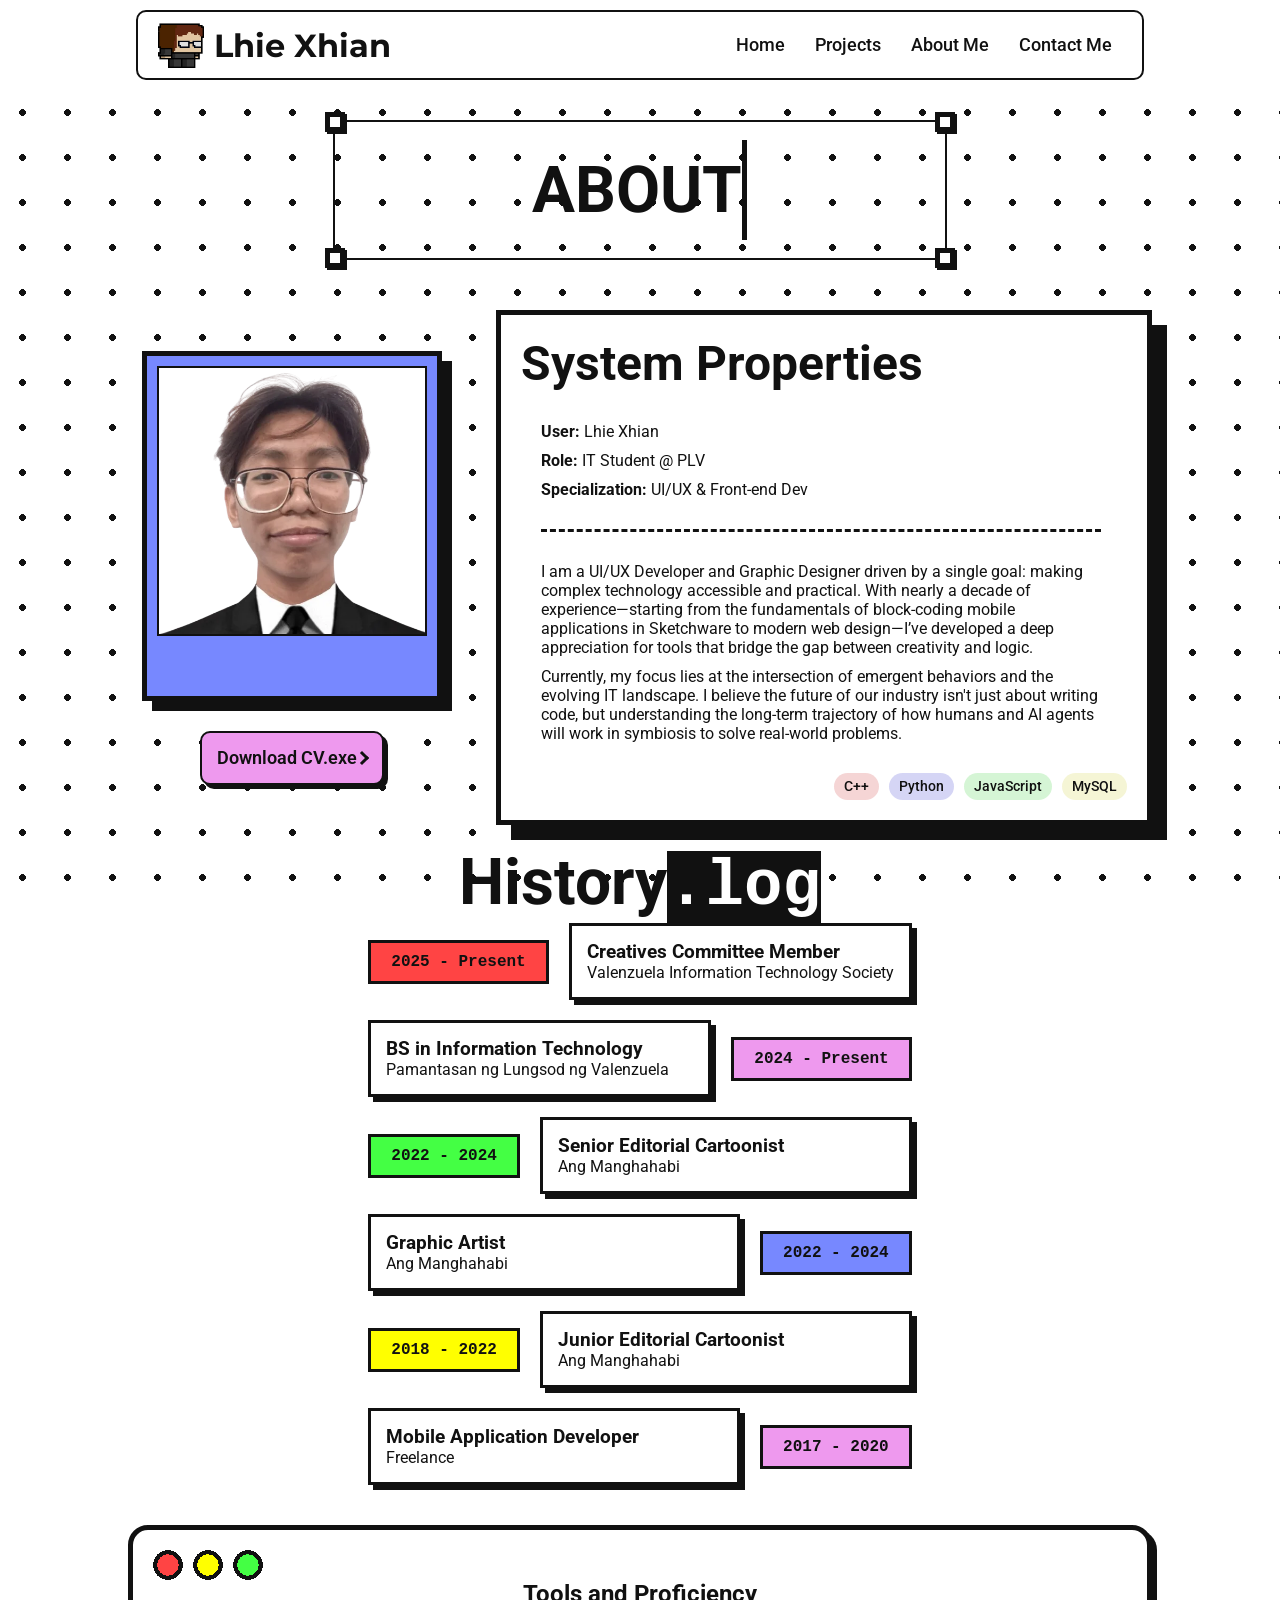
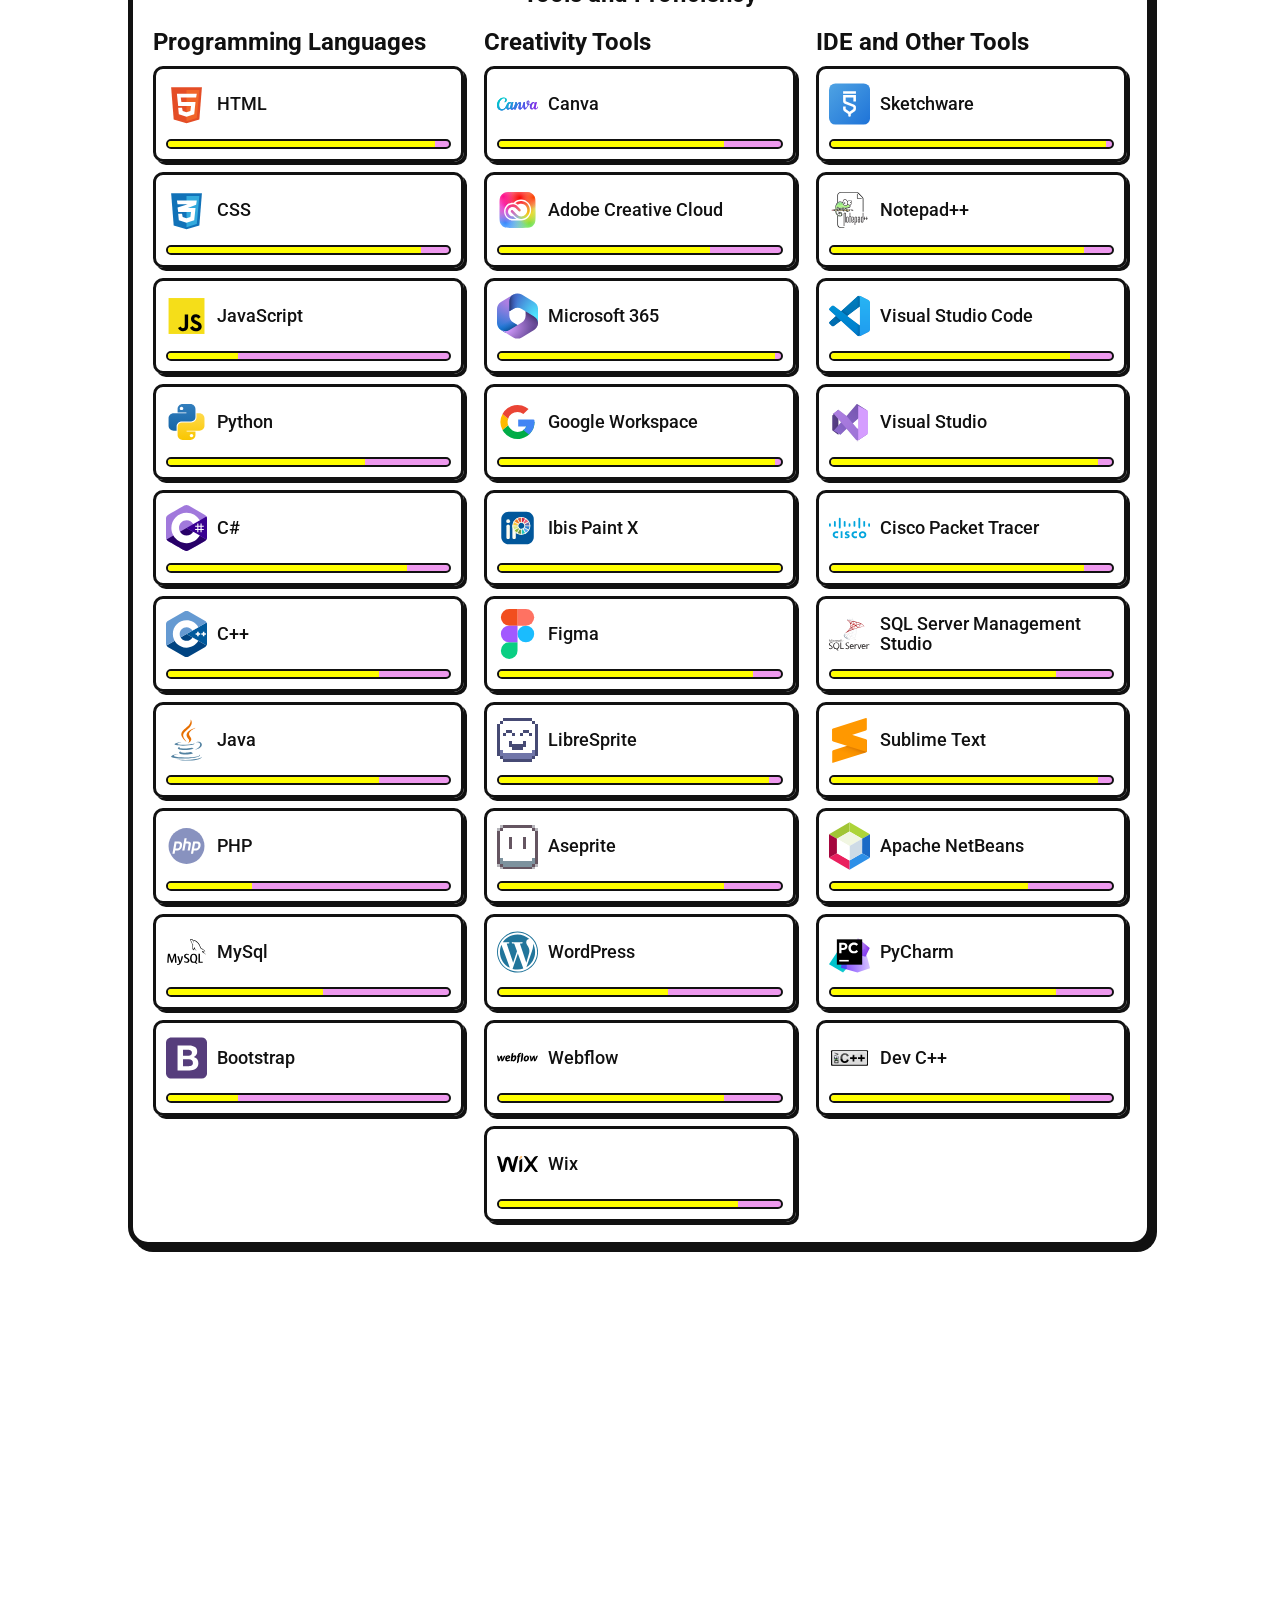
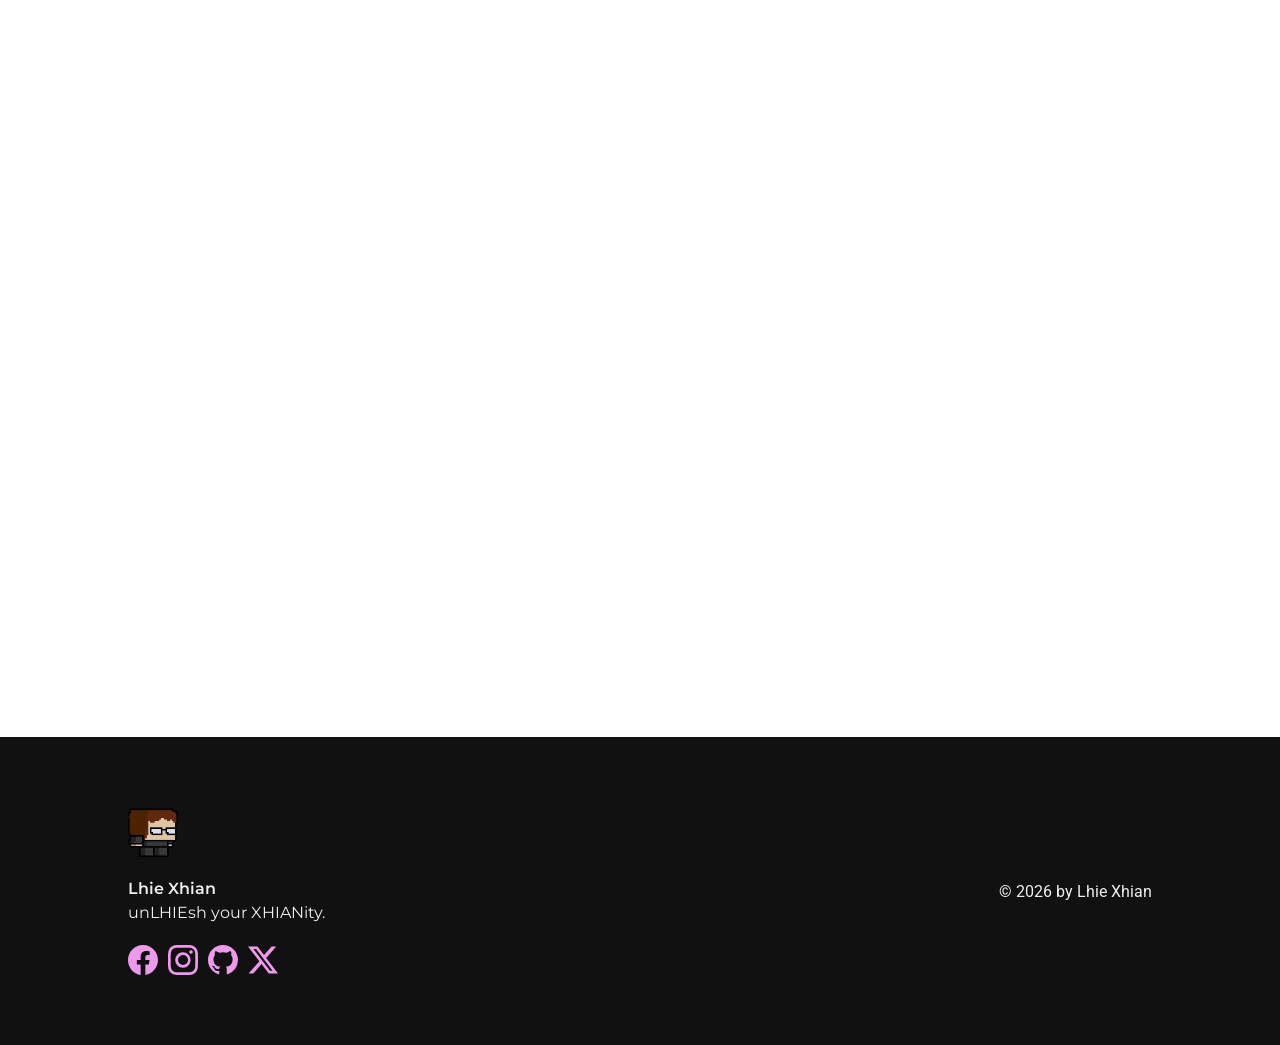
==== commit c5b25040: "Update index.html and style.css for improved layout and responsiveness" ====
--- a/about.html
+++ b/about.html
@@ -37,7 +37,10 @@
     </header>
     <main class="about">
         <section class="intro-about">
-            <h1 class="section-title">// About Me</h1>
+            <div class="title-box">
+                <h2 class="section-title cta-text">ABOUT</h2>
+                <div class="type"></div>
+            </div>
         </section>
         <section class="about-hero">
             <div class="profile-column">
@@ -78,7 +81,7 @@
             <h2 class="cta-text">History<span>.log</span></h2>
             <div class="timeline-container">
                 <div class="timeline-item">
-                    <div class="time-box">2025 - Present</div>
+                    <div class="time-box red">2025 - Present</div>
                     <div class="content-box">
                         <h3>Creatives Committee Member</h3>
                         <p>Valenzuela Information Technology Society</p>
@@ -92,7 +95,7 @@
                     <div class="time-box">2024 - Present</div>
                 </div>
                 <div class="timeline-item">
-                    <div class="time-box">2022 - 2024</div>
+                    <div class="time-box green">2022 - 2024</div>
                     <div class="content-box">
                         <h3>Senior Editorial Cartoonist</h3>
                         <p>Ang Manghahabi</p>
@@ -103,10 +106,10 @@
                         <h3>Graphic Artist</h3>
                         <p>Ang Manghahabi</p>
                     </div>
-                    <div class="time-box">2022 - 2024</div>
+                    <div class="time-box blue">2022 - 2024</div>
                 </div>
                 <div class="timeline-item">
-                    <div class="time-box">2018 - 2022</div>
+                    <div class="time-box yellow">2018 - 2022</div>
                     <div class="content-box">
                         <h3>Junior Editorial Cartoonist</h3>
                         <p>Ang Manghahabi</p>
--- a/style.css
+++ b/style.css
@@ -12,7 +12,7 @@
     display: flex;
     flex-direction: row;
     align-items: center;
-    width: 100%;
+    width: fit-content;
 
 }
 #Capa_1 {
@@ -631,7 +631,7 @@
         .btn {
             background-color: var(--highlight);
             * {
-                font-size: 2em;
+                font-size: 1.2em;
             }
         }
     }
@@ -1060,10 +1060,12 @@
     flex-direction: column;
     justify-content: first baseline;
     gap: 20px;
+    width: 100%;
 }
 
 .social-links {
     display: flex;
+    flex-direction: row;
     gap: 15px;
     margin-top: 20px;
 }
@@ -1075,7 +1077,6 @@
     flex-direction: row;
     gap: 10px;
     width: fit-content;
-    display: flex;
 
     svg {
         width: auto;
@@ -1279,14 +1280,27 @@
 }
 
 .time-box {
-    background: var(--label);
-    color: var(--default);
+    background: var(--base);
+    color: var(--label);
     padding: 10px 20px;
     font-family: 'Courier New', monospace;
     font-weight: bold;
     border: 3px solid var(--label);
-}
-
+
+
+}
+.time-box.red {
+    background-color: var(--red);
+}
+.blue {
+    background-color: var(--blue);
+}
+.yellow {
+    background-color: var(--contrast);
+}
+.green {
+    background-color: var(--green);
+}
 .timeline-item .content-box {
     flex: 1;
     padding: 15px;
@@ -1295,6 +1309,90 @@
     box-shadow: 5px 5px 0 var(--label);
 }
 
+.intro-about {
+    display: flex;
+    flex-direction: row;
+    height: 200px;
+    width: 80%;
+    padding: 30px 0;
+
+    .type {
+        width: 5px;
+        height: 100px;
+        background-color: var(--label);
+        animation: type 1s infinite;
+    }
+    * {
+        font-size: 2em;
+    }
+    .title-box {
+        border: solid var(--label);
+        border-width: 2px;
+        position: relative;
+        display: flex;
+        flex-direction: row;
+        width: 60%;
+        height: 100%;
+        justify-content: center;
+        align-items: center;
+        padding: 20px;
+        box-sizing: border-box;
+    }
+    .title-box::before {
+        content: '';
+        display: block;
+        background: var(--default);
+        width: 10px;
+        height: 10px;
+        border: 5px solid var(--label);
+        box-shadow: 2px 2px 0 0 var(--label);
+        position: absolute;
+        top: -10px;
+        left: -10px;
+    }
+    h2::before {
+        content: '';
+        display: block;
+        background: var(--default);
+        width: 10px;
+        height: 10px;
+        border: 5px solid var(--label);
+        box-shadow: 2px 2px 0 0 var(--label);
+        position: absolute;
+        top: -10px;
+        right: -10px;
+    }
+    .title-box::after {
+        content: '';
+        display: block;
+        background: var(--default);
+        width: 10px;
+        height: 10px;
+        border: 5px solid var(--label);
+        box-shadow: 2px 2px 0 0 var(--label);
+        position: absolute;
+        bottom: -10px;
+        right: -10px;
+    }
+    h2::after {
+        content: '';
+        display: block;
+        background: var(--default);
+        width: 10px;
+        height: 10px;
+        border: 5px solid var(--label);
+        box-shadow: 2px 2px 0 0 var(--label);
+        position: absolute;
+        bottom: -10px;
+        left: -10px;
+    }
+}
+
+@keyframes type {
+    0% {background-color: transparent;}
+    20% {background-color: transparent;}
+    21% {background-color: var(--label);}
+}
 /* Responsive Mobile */
 @media (max-width: 768px) {
     .about-hero {
@@ -1307,6 +1405,13 @@
 }
 
 @media only screen and (max-width: 480px) {
+    .dots {
+        gap: 5px;
+    }
+    .dot {
+        width: 10px;
+        height: 10px;
+    }
     header {
         left: 10px;
         right: 10px;
@@ -1461,10 +1566,21 @@
         }
     }
     .contact-container {
+        width: 90%;
         flex-direction: column;
+        padding: 20px;
     }
     .cta-text {
         text-align: left;
         font-size: 3rem;
     }
+    .social-links {
+        flex-direction: column;
+        flex: 1 1;
+
+        .social-btn {
+            width: 100%;
+            justify-content: center;
+        }
+    }
 }
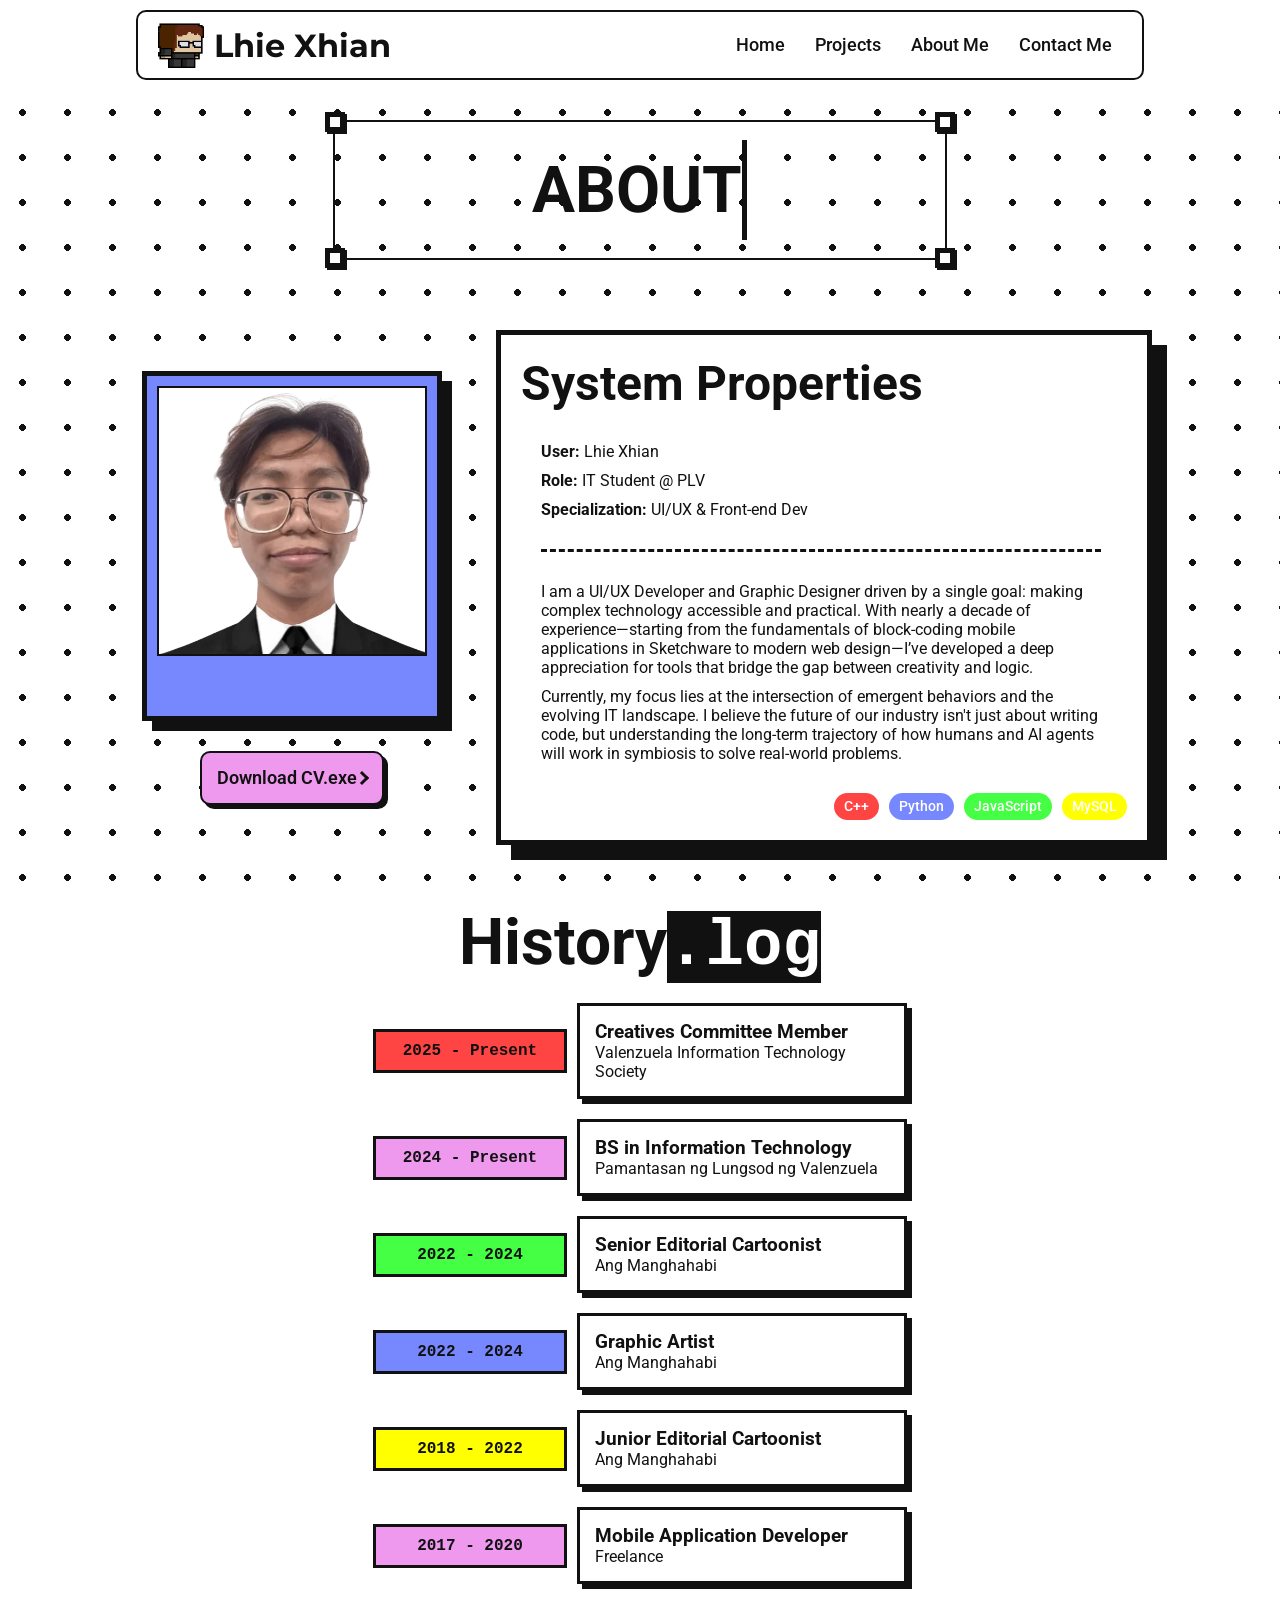
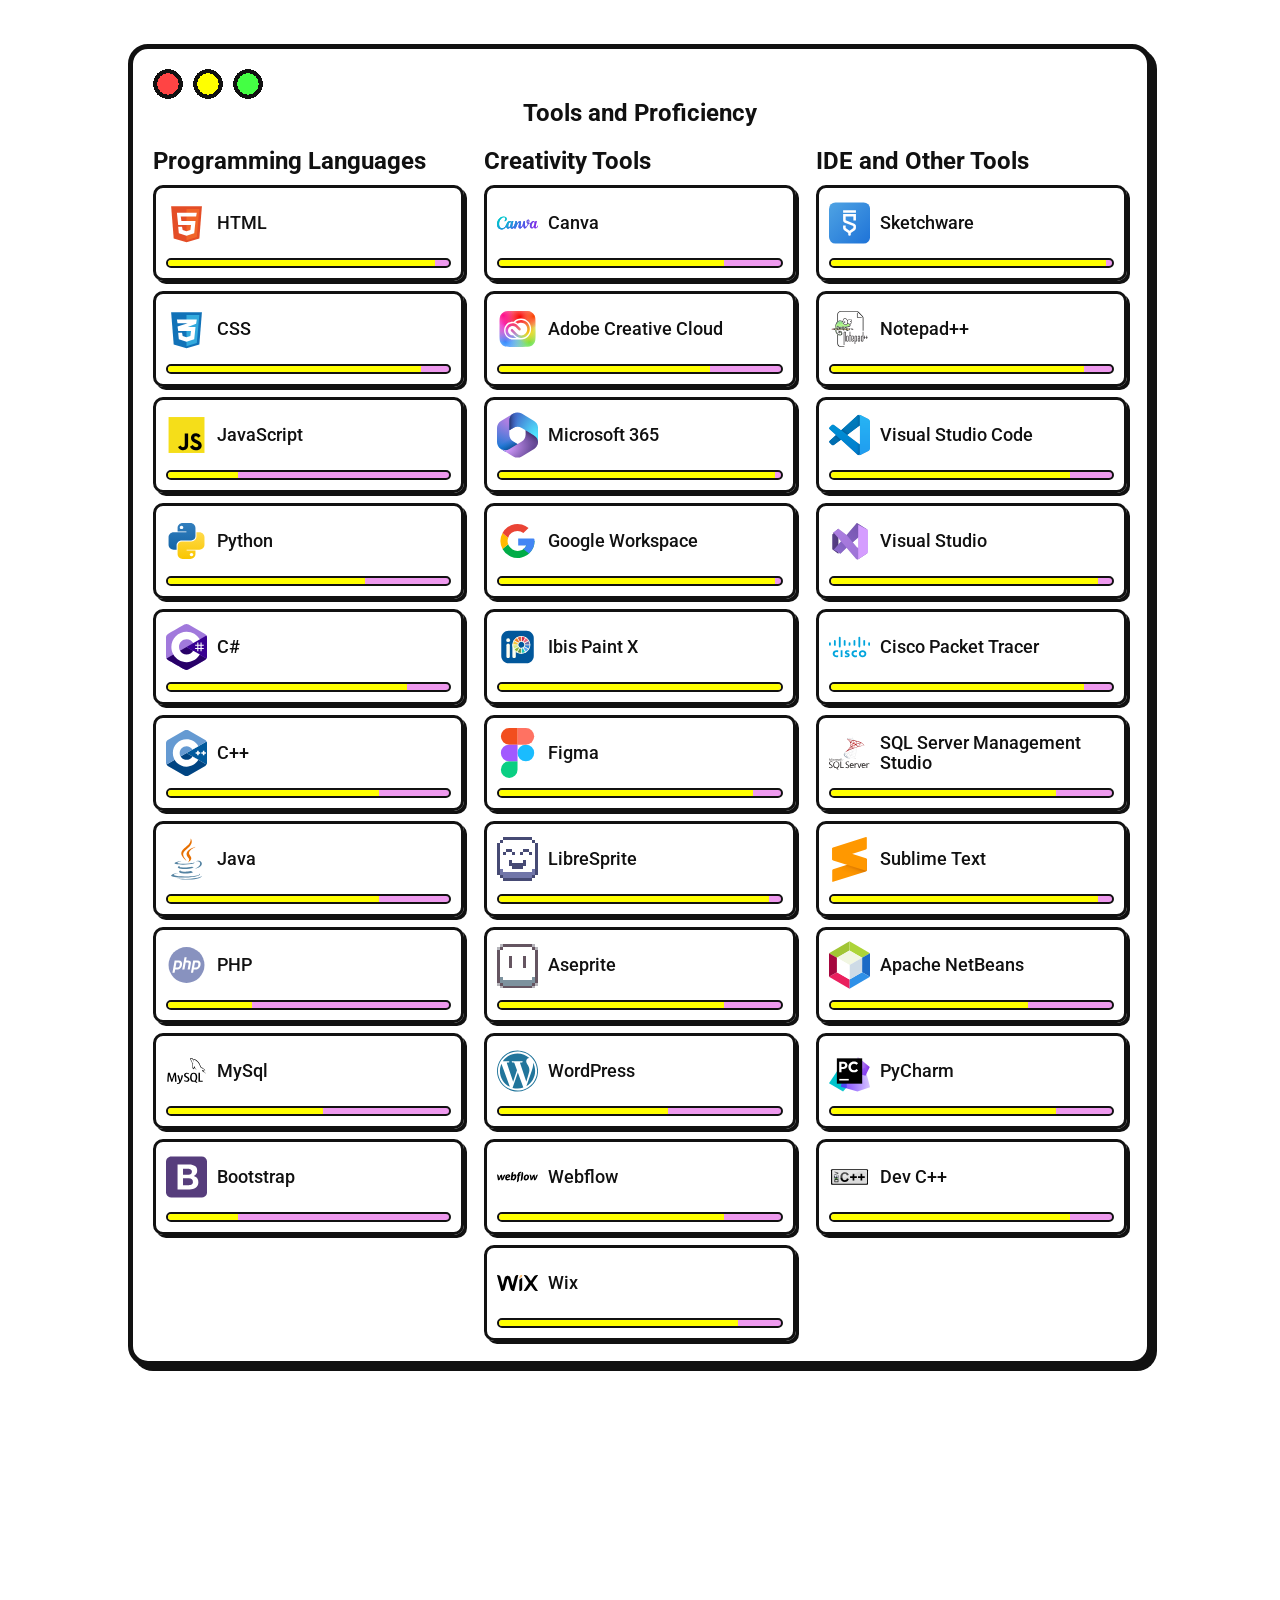
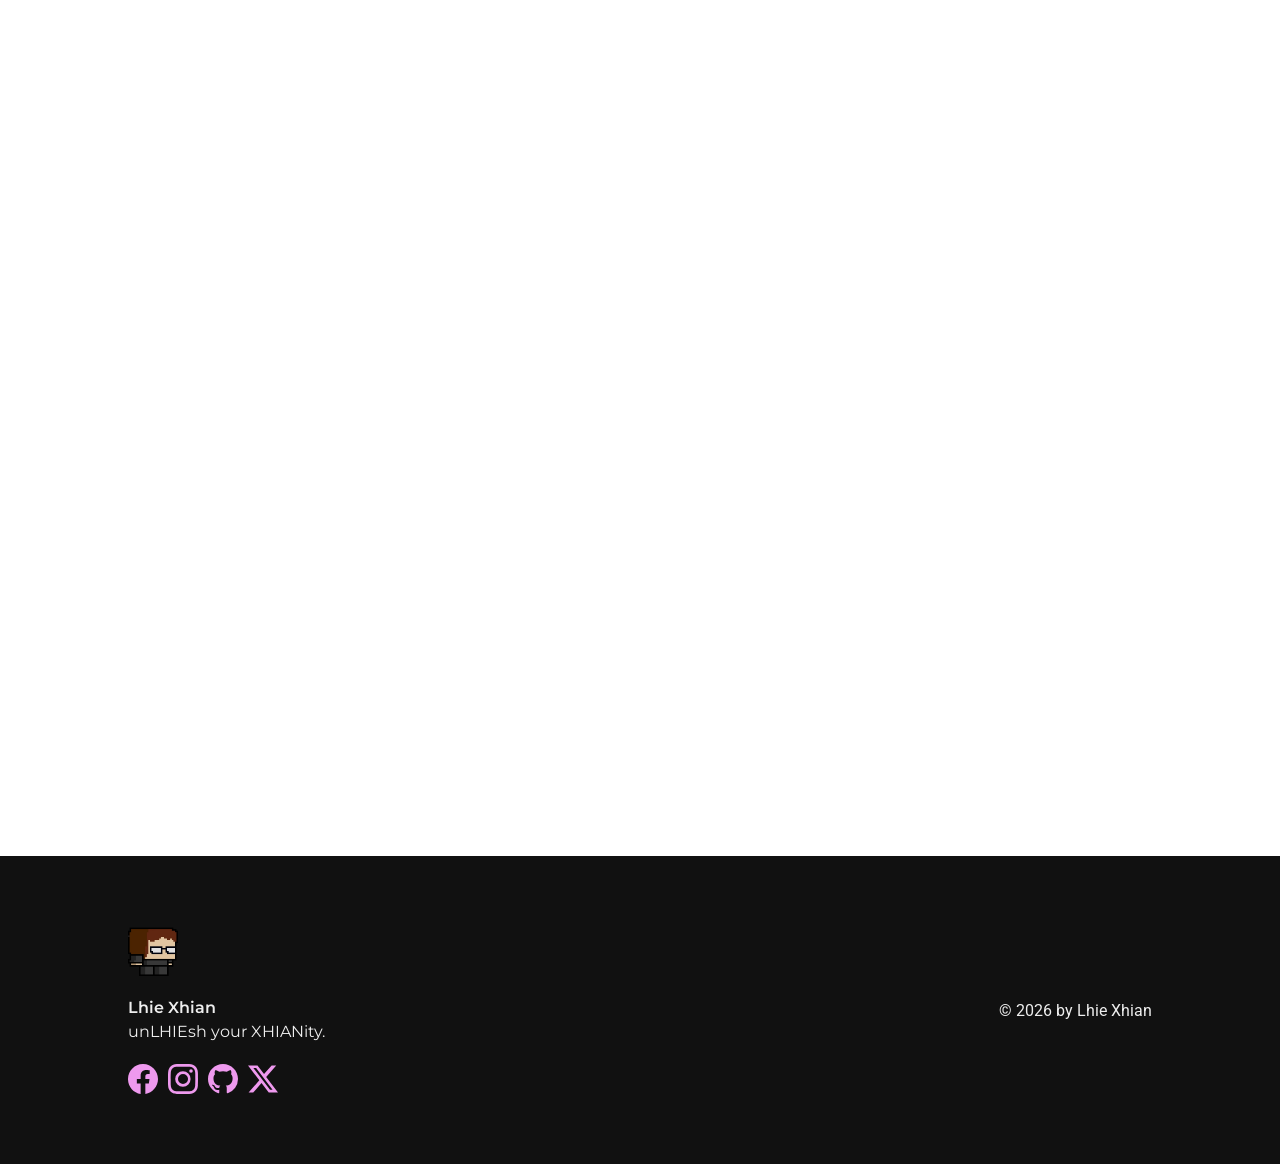
==== commit c38293f1: "Refactor timeline items and enhance styling for improved layout and responsiveness" ====
--- a/about.html
+++ b/about.html
@@ -88,11 +88,11 @@
                     </div>
                 </div>
                 <div class="timeline-item">
+                    <div class="time-box">2024 - Present</div>
                     <div class="content-box">
                         <h3>BS in Information Technology</h3>
                         <p>Pamantasan ng Lungsod ng Valenzuela</p>
                     </div>
-                    <div class="time-box">2024 - Present</div>
                 </div>
                 <div class="timeline-item">
                     <div class="time-box green">2022 - 2024</div>
@@ -102,11 +102,11 @@
                     </div>
                 </div>
                 <div class="timeline-item">
+                    <div class="time-box blue">2022 - 2024</div>
                     <div class="content-box">
                         <h3>Graphic Artist</h3>
                         <p>Ang Manghahabi</p>
                     </div>
-                    <div class="time-box blue">2022 - 2024</div>
                 </div>
                 <div class="timeline-item">
                     <div class="time-box yellow">2018 - 2022</div>
@@ -116,11 +116,11 @@
                     </div>
                 </div>
                 <div class="timeline-item">
+                    <div class="time-box">2017 - 2020</div>
                     <div class="content-box">
                         <h3>Mobile Application Developer</h3>
                         <p>Freelance</p>
                     </div>
-                    <div class="time-box">2017 - 2020</div>
                 </div>
             </div>
         </section>
--- a/style.css
+++ b/style.css
@@ -6,7 +6,18 @@
     box-sizing: border-box;
     cursor: var(--def-cursor);
 }
-
+.app-btn {
+    position: fixed;
+    bottom: 65px;
+    right: 65px;
+    width: 65px;
+    height: 65px;
+    background-color: var(--base);
+    border: 3px solid var(--label);
+    border-radius: 100%;
+    box-shadow: 5px 5px 0 0 var(--label);
+    z-index: 9999;
+}
 a {
     cursor: var(--pointer);
     display: flex;
@@ -74,6 +85,7 @@
     min-height: 100%;
     height: 500px;
     width: 100%;
+    padding: 20px 0;
 }
 a {
     text-decoration: none;
@@ -300,19 +312,22 @@
         background-color: rgba(230, 150, 230, .4);
         font-size: .9em;
         font-weight: 500;
-    }
-
+        color: var(--default);
+    }
     #red {
-        background-color: rgba(230, 150, 150, .4);
+        background-color: var(--red);
     }
     #blue {
-        background-color: rgba(150, 150, 230, .4);
+        background-color: var(--blue);
     }
     #green {
-        background-color: rgba(150, 230, 150, .4);
+        background-color: var(--green);
     }
     #yellow {
-        background-color: rgba(230, 230, 150, .4);
+        background-color: var(--contrast);
+        * {
+            color: var(--blue);
+        }
     }
 }
 .herobtn {
@@ -1022,6 +1037,7 @@
     box-sizing: border-box;
     transition: .3s ease-in-out;
     cursor: var(--pointer);
+    flex: 1 1;
 
     * {
         cursor: var(--pointer);
@@ -1268,13 +1284,14 @@
 
 /* Timeline Styling */
 .timeline-section {
-    width: 100%;
+    width: 90%;
     height: fit-content;
+    gap: 20px;
 }
 
 .timeline-item {
     display: flex;
-    gap: 20px;
+    gap: 10px;
     margin-bottom: 20px;
     align-items: center;
 }
@@ -1286,8 +1303,8 @@
     font-family: 'Courier New', monospace;
     font-weight: bold;
     border: 3px solid var(--label);
-
-
+    width: calc(40% - 20px);
+    text-align: center;
 }
 .time-box.red {
     background-color: var(--red);
@@ -1307,6 +1324,7 @@
     border: 3px solid var(--label);
     background: var(--default);
     box-shadow: 5px 5px 0 var(--label);
+
 }
 
 .intro-about {
@@ -1393,17 +1411,6 @@
     20% {background-color: transparent;}
     21% {background-color: var(--label);}
 }
-/* Responsive Mobile */
-@media (max-width: 768px) {
-    .about-hero {
-        flex-direction: column;
-        align-items: center;
-    }
-    .profile-column, .bio-column {
-        width: 100%;
-    }
-}
-
 @media only screen and (max-width: 480px) {
     .dots {
         gap: 5px;
@@ -1438,6 +1445,14 @@
     .hero {
         width: 100%;
         height: fit-content;
+    }
+    .about-hero {
+        flex-direction: column;
+        align-items: center;
+        width: calc(100% - 20px);
+    }
+    .profile-column, .bio-column {
+        width: 100%;
     }
     .icon-box a span {
         display: none;
@@ -1583,4 +1598,17 @@
             justify-content: center;
         }
     }
+    .content-box {
+        width: 100%;
+
+        * {
+            font-size: .8rem;
+        }
+    }
+    .timeline-item {
+        flex-direction: column;
+    }
+    .time-box {
+        width: fit-content;
+    }
 }
